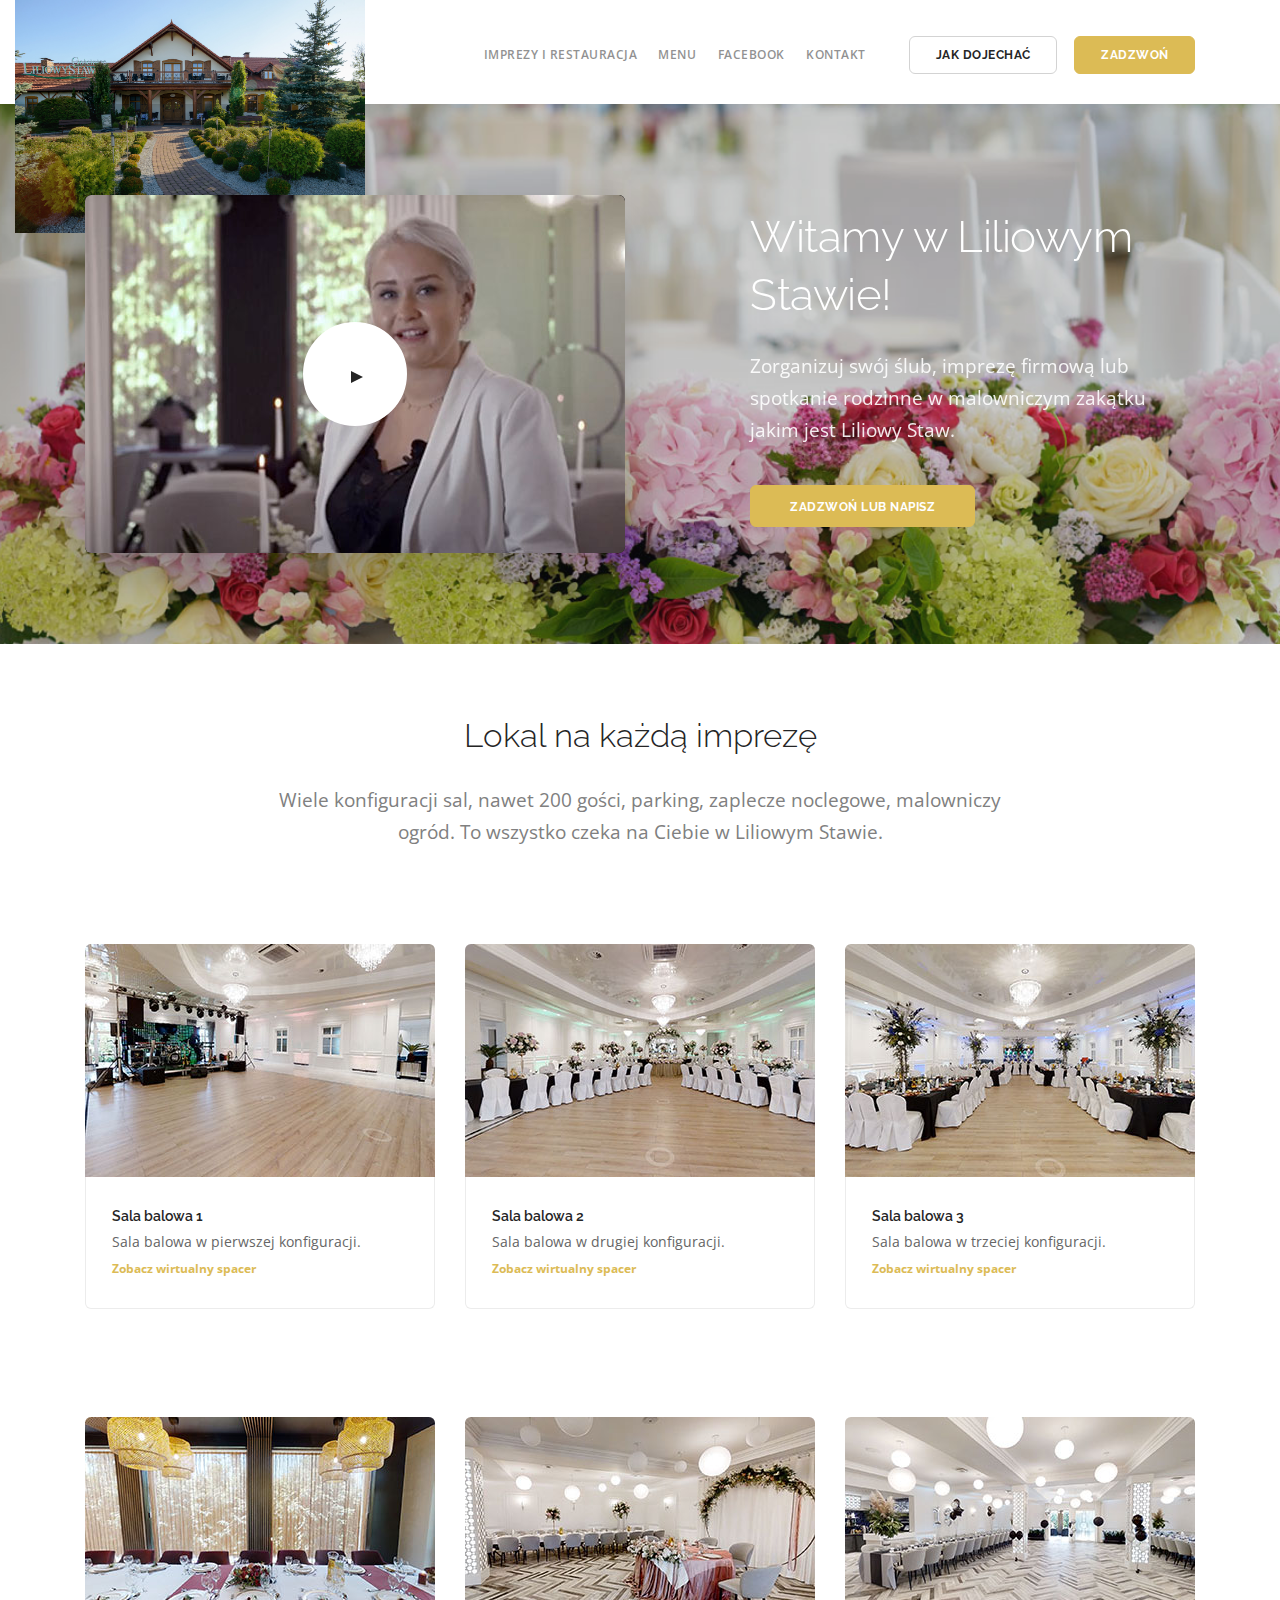
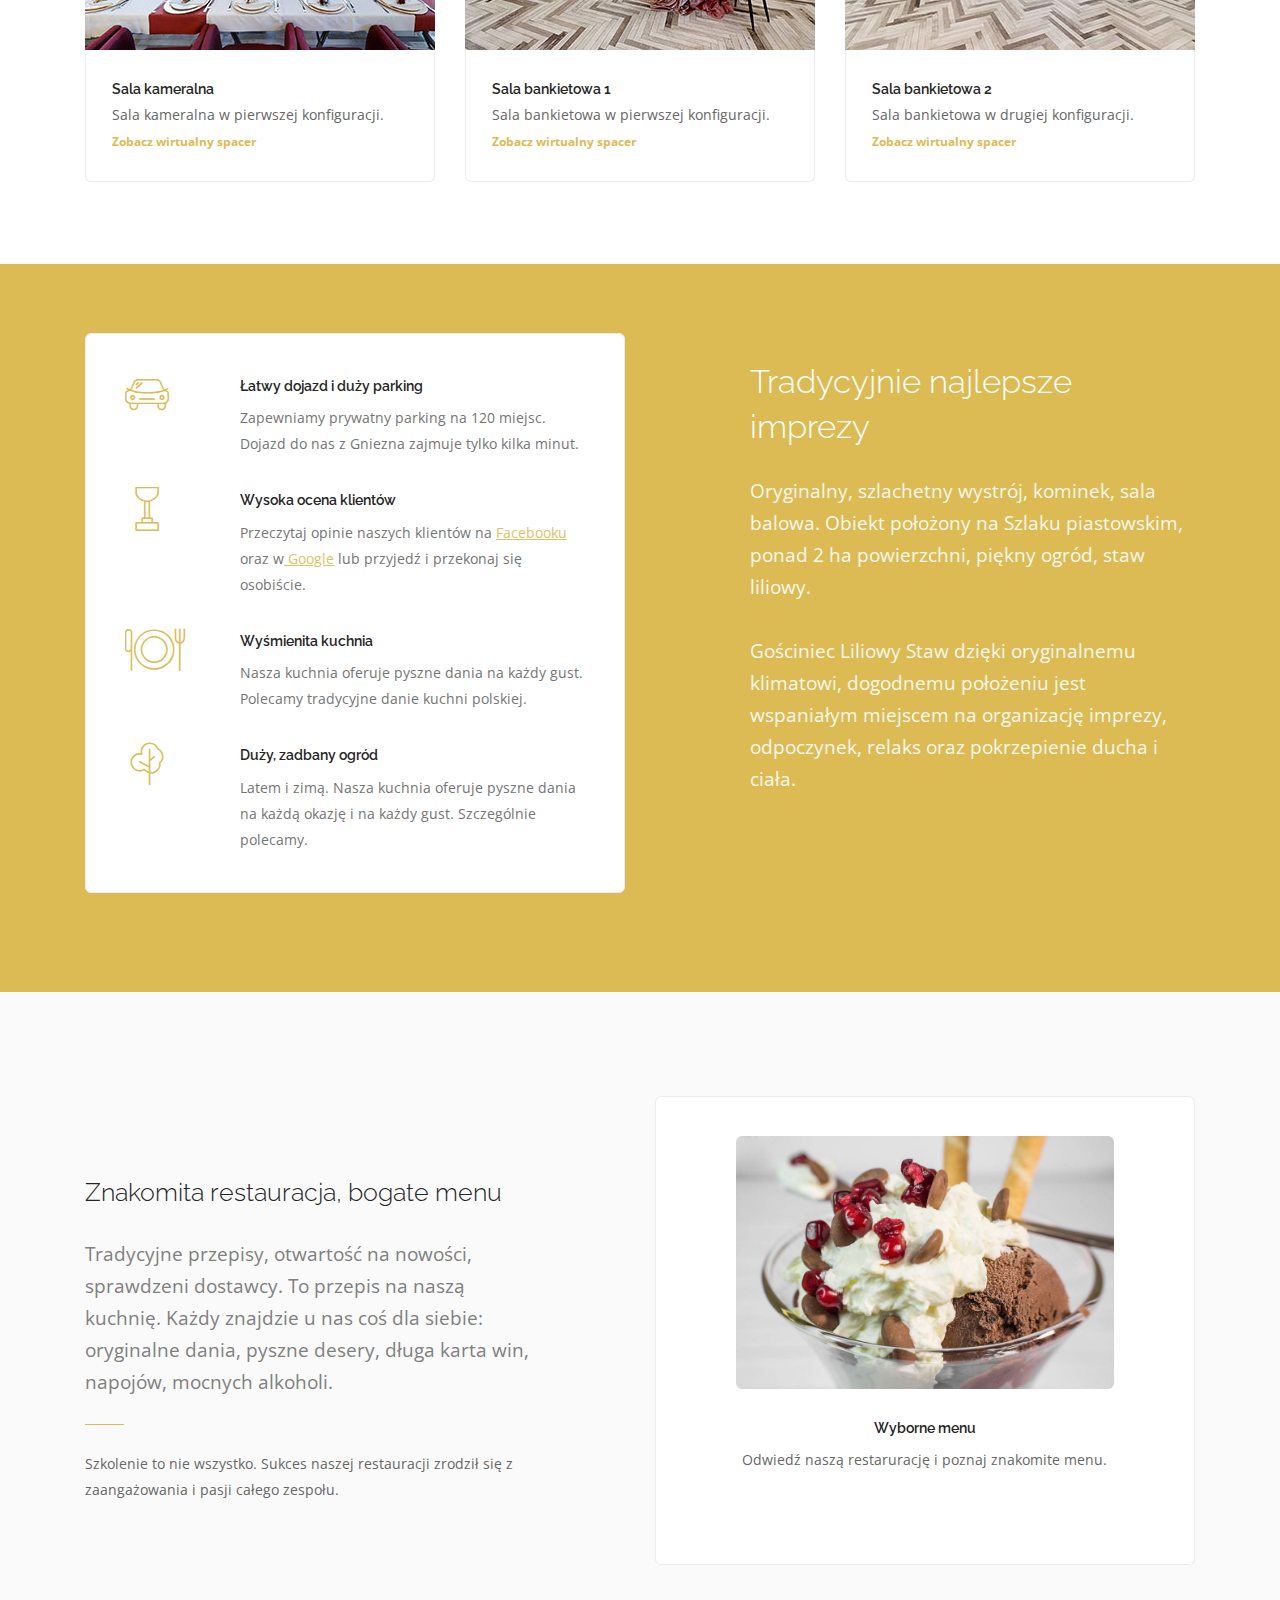
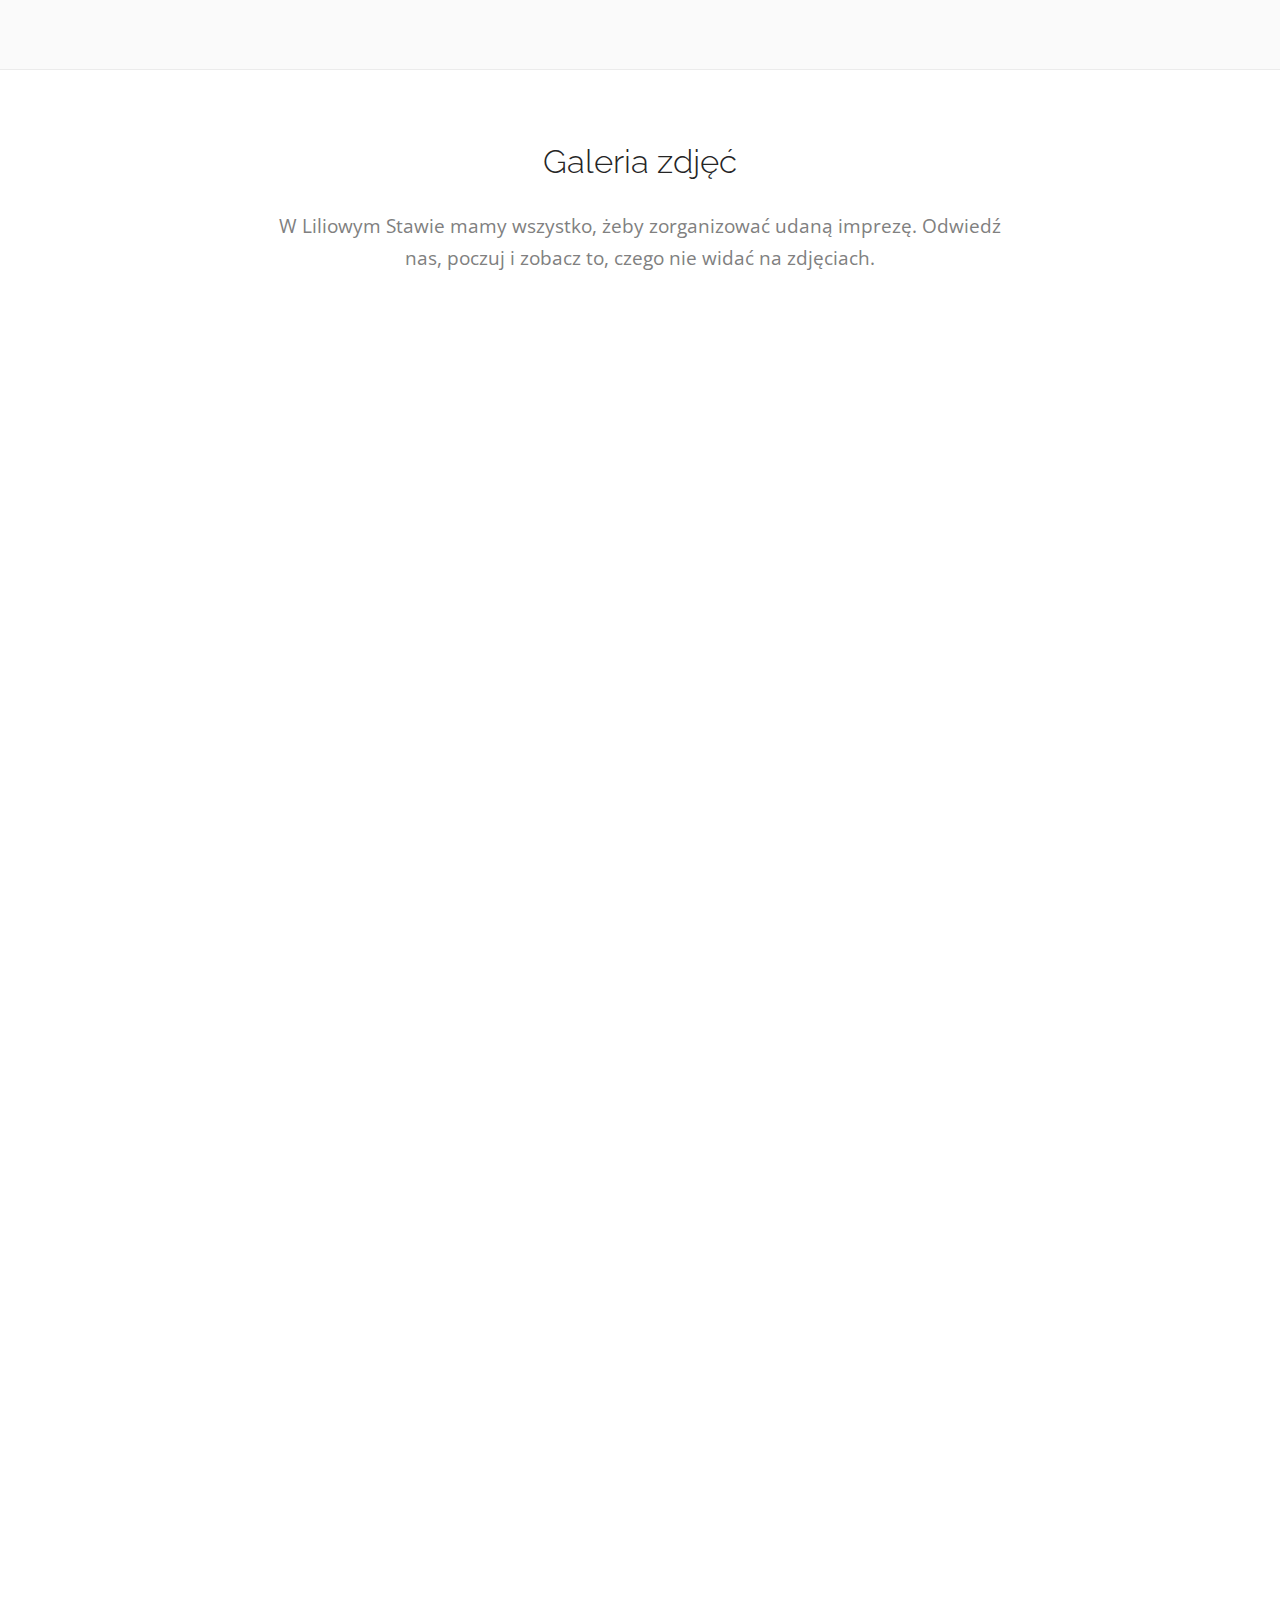
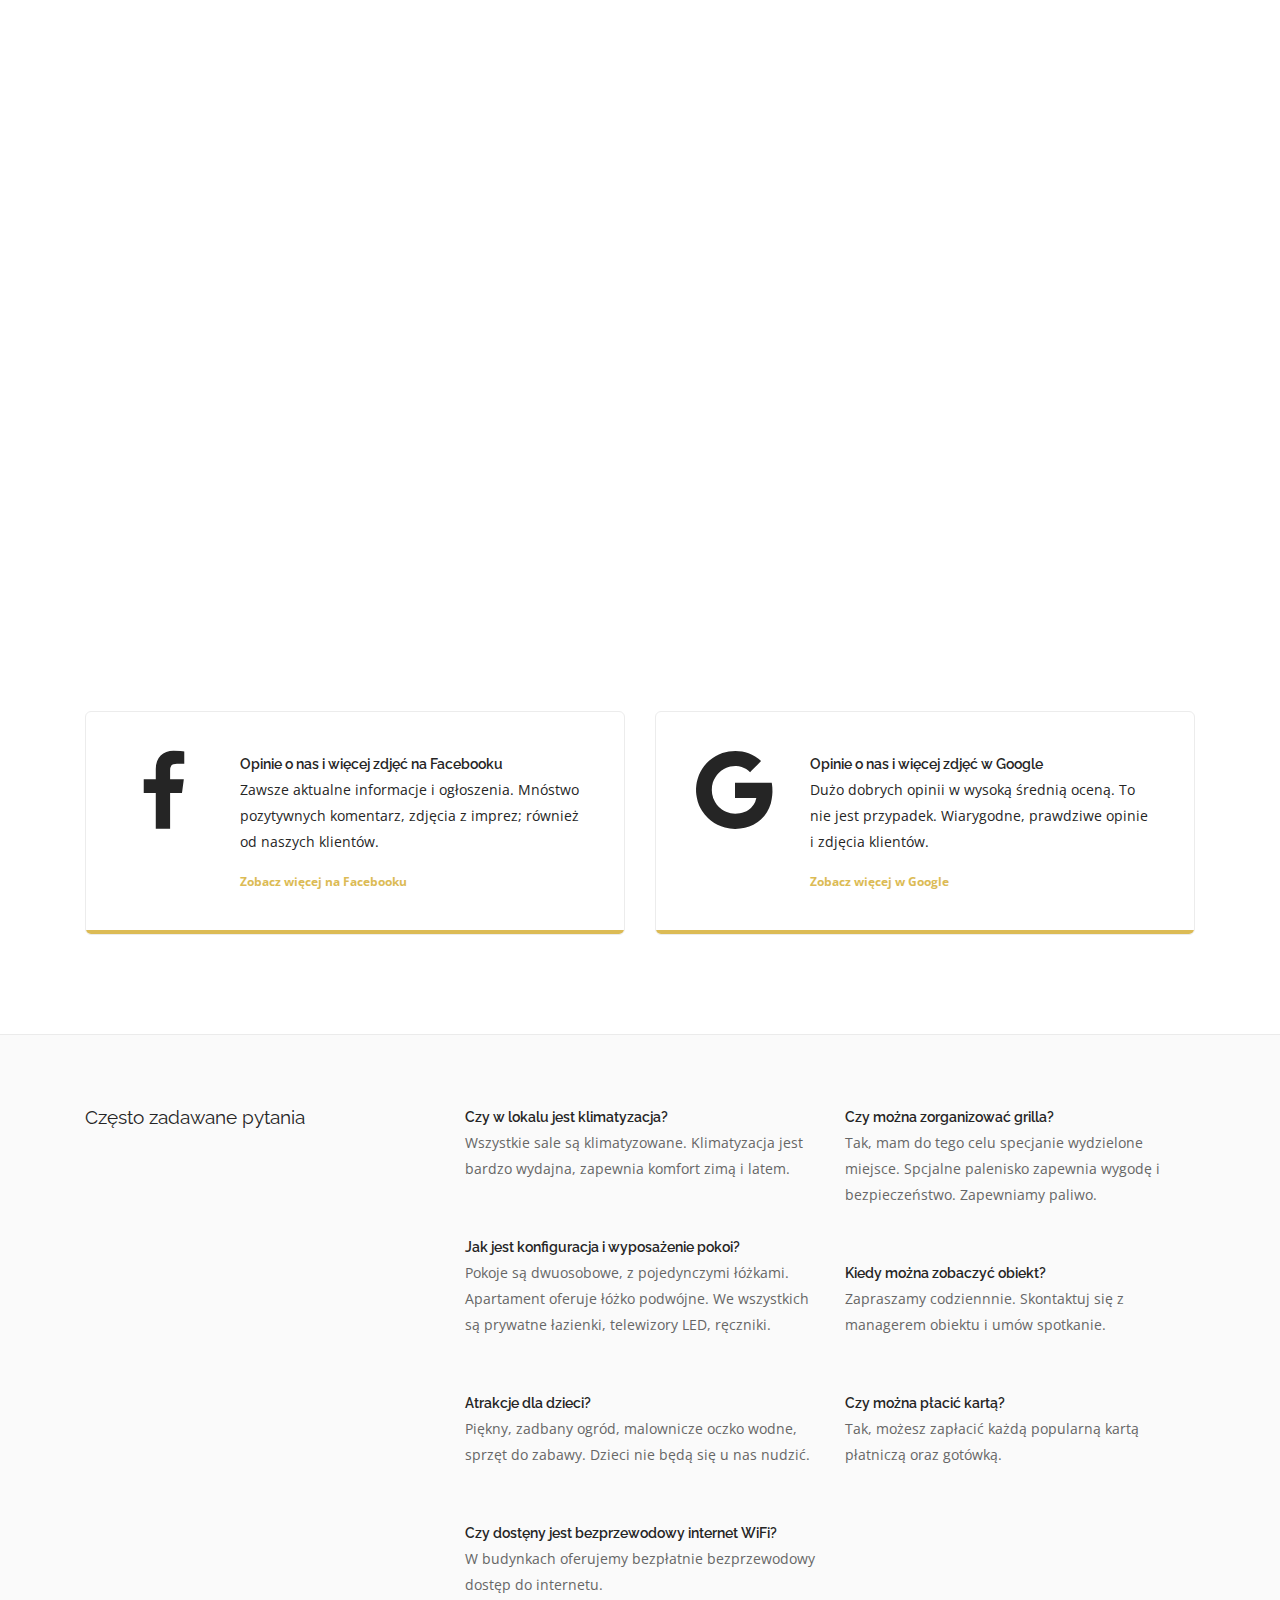
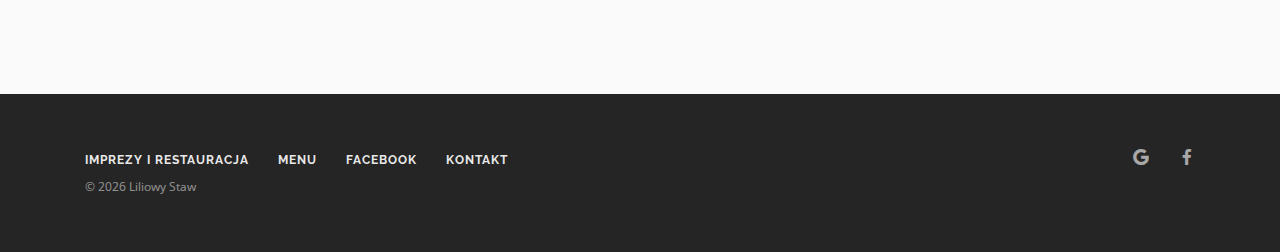
==== new/index.html @ efc4059b "Update index.html" ====
<!doctype html>
<html lang="en">

<head>
    <meta charset="utf-8">
    <title></title>
    <meta name="viewport" content="width=device-width, initial-scale=1.0">
    <link href="css/stack-interface.css" rel="stylesheet" type="text/css" media="all">
    <link href="css/socicon.css" rel="stylesheet" type="text/css" media="all" />
    <link href="css/iconsmind.css" rel="stylesheet" type="text/css" media="all" />
    <link href="css/bootstrap.css" rel="stylesheet" type="text/css" media="all" />
    <link href="css/lightbox.min.css" rel="stylesheet" type="text/css" media="all" />
    <link href="css/flickity.css" rel="stylesheet" type="text/css" media="all" />
    <link href="css/stack-interface.css" rel="stylesheet" type="text/css" media="all" />
    <link href="css/theme-yeller.css" rel="stylesheet" type="text/css" media="all" />
    <link href="css/custom.css" rel="stylesheet" type="text/css" media="all" />
    <link href="https://fonts.googleapis.com/css?family=Open+Sans:200,300,400,400i,500,600,700" rel="stylesheet">
    <link href="https://fonts.googleapis.com/css?family=Raleway:300,400,500" rel="stylesheet" type="text/css">
    <link href="css/font-raleway.css" rel="stylesheet" type="text/css">

</head>

<body data-smooth-scroll-offset="77">
    <div class="nav-container">
        <div class="via-1647183780381" via="via-1647183780381" vio="ls03">
            <div class="bar bar--sm visible-xs">
                <div class="container">
                    <div class="row">
                        <div class="col-3 col-md-2">
                            <a href="index.html"> <img class="logo logo-dark" alt="logo"
                                    src="img/liliowy-staw-logo.gif"> <img class="logo logo-light" alt="logo"
                                    src="img/liliowy-staw-logo.gif"> </a>
                        </div>
                        <div class="col-9 col-md-10 text-right">
                            <a href="#" class="hamburger-toggle" data-toggle-class="#menu1;hidden-xs hidden-sm"> <i
                                    class="icon icon--sm stack-interface stack-menu"></i> </a>
                        </div>
                    </div>
                </div>
            </div>
            <nav id="menu1" class="bar bar-1 hidden-xs">
                <div class="container">
                    <div class="row">
                        <div class="col-lg-1 col-md-2 hidden-xs">
                            <div class="bar__module">
                                <a href="index.html"> <img class="logo logo-dark" alt="logo"
                                        src="img/liliowy-staw-logo.gif">
                                    <img class="logo logo-light" alt="logo" src="img/liliowy-staw-logo.gif"> </a>
                            </div>
                        </div>
                        <div class="col-lg-11 col-md-12 text-right text-left-xs text-left-sm extra-top">
                            <div class="bar__module">
                                <ul class="menu-horizontal text-left">
                                    <li> <a href="index.html">Imprezy i Restauracja</a> </li>
                                    <li> <a href="menu.html">Menu</a> </li>
                                    <li> <a href="https://www.facebook.com/GosciniecLiliowyStaw/"
                                            target="_blank">Facebook</a> </li>
                                    <li> <a href="kontakt.html">Kontakt</a> </li>
                                </ul>
                            </div>
                            <div class="bar__module">
                                <a class="btn btn--sm type--uppercase"
                                    href="https://www.google.pl/maps/dir//Go%C5%9Bciniec+Liliowy+Staw,+Vitkovo,+Ma%C5%82achowo+60,+62-230+Ma%C5%82achowo/@52.4532757,17.733678,15z/data=!4m9!4m8!1m0!1m5!1m1!1s0x4704be26314e53d3:0x38a5dc8cd60cbdae!2m2!1d17.733678!2d52.4532757!3e0"
                                    target="_blank">
                                    <span class="btn__text">Jak dojechać</span> </a>
                                <a class="btn btn--sm btn--primary type--uppercase" href="kontakt.html"> <span
                                        class="btn__text">
                                        Zadzwoń</span> </a>
                            </div>
                        </div>
                    </div>
                </div>
            </nav>
        </div>
    </div>
    <div class="main-container">
        <section class="cover imagebg switchable parallax height-60" data-overlay="2">
            <div class="background-image-holder"> <img alt="background" src="img/1800720618.jpg"> </div>
            <div class="container pos-vertical-center">
                <div class="row justify-content-between align-items-center">
                    <div class="col-lg-5 col-md-7">
                        <div class="switchable__text">
                            <h1> Witamy w Liliowym Stawie! </h1>
                            <p class="lead"> Zorganizuj swój ślub, imprezę firmową lub spotkanie rodzinne w malowniczym
                                zakątku jakim jest Liliowy Staw. </p>
                            <a class="btn btn--primary type--uppercase" href="kontakt.html"> <span class="btn__text">
                                    Zadzwoń lub napisz
                                </span> </a>
                        </div>
                    </div>
                    <div class="col-lg-6 col-md-4 col-12">
                        <div class="video-cover border--round box-shadow-wide">
                            <div class="background-image-holder"> <img alt="image" src="img/portret.jpg"> </div>
                            <div class="video-play-icon"></div> <iframe
                                data-src="https://www.youtube.com/embed/CTEnaSJf6i0"
                                allowfullscreen="allowfullscreen"></iframe>
                        </div>
                    </div>
                </div>
            </div>
        </section>
        <section class="text-center space--sm">
            <div class="container">
                <div class="row">
                    <div class="col-md-10 col-lg-8">
                        <h2>Lokal na każdą imprezę</h2>
                        <p class="lead">Wiele konfiguracji sal, nawet 200 gości, parking, zaplecze noclegowe, malowniczy
                            ogród. To wszystko czeka na Ciebie w Liliowym Stawie.</p>
                    </div>
                </div>
            </div>
        </section>
        <section class="space--xxs">
            <div class="container">
                <div class="row">
                    <div class="col-md-4">
                        <div class="feature feature-1"> <img alt="Image" src="img/01-vr.jpg">
                            <div class="feature__body boxed boxed--border">
                                <h5>Sala balowa 1</h5>
                                <p> Sala balowa w pierwszej konfiguracji. </p> <a
                                    href="https://my.matterport.com/show/?m=p3g2b9cjatZ" target="_blank">Zobacz
                                    wirtualny spacer</a>
                            </div>
                        </div>
                    </div>
                    <div class="col-md-4">
                        <div class="feature feature-1"> <img alt="Image" src="img/02-vr.jpg">
                            <div class="feature__body boxed boxed--border">
                                <h5>Sala balowa 2</h5>
                                <p> Sala balowa w drugiej konfiguracji. </p> <a
                                    href="https://my.matterport.com/show/?m=A22WJcrzkqX" target="_blank">
                                    Zobacz wirtualny spacer
                                </a>
                            </div>
                        </div>
                    </div>
                    <div class="col-md-4">
                        <div class="feature feature-1"> <img alt="Image" src="img/03-vr.jpg">
                            <div class="feature__body boxed boxed--border">
                                <h5>Sala balowa 3</h5>
                                <p> Sala balowa w trzeciej konfiguracji. </p> <a
                                    href="https://my.matterport.com/show/?m=koB5tL7aiFG" target="_blank">
                                    Zobacz wirtualny spacer
                                </a>
                            </div>
                        </div>
                    </div>
                </div>
            </div>
        </section>
        <section class="space--xs">
            <div class="container">
                <div class="row">
                    <div class="col-md-4">
                        <div class="feature feature-1"> <img alt="Image" src="img/04-vr.jpg">
                            <div class="feature__body boxed boxed--border">
                                <h5>Sala kameralna</h5>
                                <p> Sala kameralna w pierwszej konfiguracji. </p> <a
                                    href="https://my.matterport.com/show/?m=gFiaWxPJ2yF" target="_blank">
                                    Zobacz wirtualny spacer
                                </a>
                            </div>
                        </div>
                    </div>
                    <div class="col-md-4">
                        <div class="feature feature-1"> <img alt="Image" src="img/05-vr.jpg">
                            <div class="feature__body boxed boxed--border">
                                <h5>Sala bankietowa 1</h5>
                                <p> Sala bankietowa w pierwszej konfiguracji. </p> <a
                                    href="https://my.matterport.com/show/?m=7vCTuhxetA8" target="_blank">
                                    Zobacz wirtualny spacer
                                </a>
                            </div>
                        </div>
                    </div>
                    <div class="col-md-4">
                        <div class="feature feature-1"> <img alt="Image" src="img/06-vr.jpg">
                            <div class="feature__body boxed boxed--border">
                                <h5>Sala bankietowa 2</h5>
                                <p> Sala bankietowa w drugiej konfiguracji. </p> <a
                                    href="https://my.matterport.com/show/?m=qS6wmpLdouB" target="_blank">
                                    Zobacz wirtualny spacer
                                </a>
                            </div>
                        </div>
                    </div>
                </div>
            </div>
        </section>
        <section class="switchable feature-large space--sm bg--primary">
            <div class="container">
                <div class="row justify-content-between">
                    <div class="col-md-6 col-lg-5">
                        <div class="switchable__text">
                            <h2>Tradycyjnie najlepsze imprezy</h2>
                            <p class="lead"> Oryginalny, szlachetny wystrój, kominek, sala balowa. Obiekt położony na
                                Szlaku piastowskim, ponad 2 ha powierzchni, piękny ogród, staw liliowy.<br><br>Gościniec
                                Liliowy Staw dzięki oryginalnemu klimatowi, dogodnemu położeniu jest wspaniałym miejscem
                                na organizację imprezy, odpoczynek, relaks oraz pokrzepienie ducha i ciała. </p>
                        </div>
                    </div>
                    <div class="col-md-6">
                        <div class="boxed boxed--lg boxed--border">
                            <div class="feature feature-2"> <i class="icon color--primary icon-Car-3"></i>
                                <div class="feature__body">
                                    <h5>Łatwy dojazd i duży parking</h5>
                                    <p>Zapewniamy prywatny parking na 120 miejsc. Dojazd do nas z Gniezna zajmuje tylko
                                        kilka minut. </p>
                                </div>
                            </div>
                            <div class="feature feature-2"> <i class="icon color--primary icon-Trophy-2"></i>
                                <div class="feature__body">
                                    <h5>Wysoka ocena klientów</h5>
                                    <p> Przeczytaj opinie naszych klientów na <a
                                            href="https://www.facebook.com/pg/GosciniecLiliowyStaw/reviews/">Facebooku</a>
                                        oraz w<a
                                            href="https://www.google.com/maps/place/Go%C5%9Bciniec+Liliowy+Staw/@52.4532757,17.7314893,17z/data=!3m1!4b1!4m7!3m6!1s0x0:0x38a5dc8cd60cbdae!8m2!3d52.4532757!4d17.733678!9m1!1b1?hl=pl-PL">
                                            Google</a> lub przyjedź i przekonaj się osobiście. </p>
                                </div>
                            </div>
                            <div class="feature feature-2"> <i class="icon color--primary icon-Plates"></i>
                                <div class="feature__body">
                                    <h5>Wyśmienita kuchnia</h5>
                                    <p> Nasza kuchnia oferuje pyszne dania na każdy gust. Polecamy tradycyjne danie
                                        kuchni polskiej. </p>
                                </div>
                            </div>
                            <div class="feature feature-2"> <i class="icon color--primary icon-Tree-2"></i>
                                <div class="feature__body">
                                    <h5>Duży, zadbany ogród</h5>
                                    <p>Latem i zimą. Nasza kuchnia oferuje pyszne dania na każdą okazję i na każdy gust.
                                        Szczególnie polecamy.</p>
                                </div>
                            </div>
                        </div>
                    </div>
                </div>
            </div>
        </section>
        <section class="feature-large-14 switchable bg--secondary">
            <div class="container">
                <div class="row justify-content-between">
                    <div class="col-md-6">
                        <div class="boxed boxed--border boxed--lg">
                            <div class="row justify-content-center">
                                <div class="col-md-10">
                                    <div class="slider text-center" data-paging="true">
                                        <ul class="slides">
                                            <li> <img alt="Image"
                                                    src="img/18359147_1271472066302726_373550540263648614_o.jpg">
                                                <h5>Wyborne menu</h5>
                                                <p> Odwiedź naszą restarurację i poznaj znakomite menu. </p>
                                            </li>
                                        </ul>
                                    </div>
                                </div>
                            </div>
                        </div>
                    </div>
                    <div class="col-md-6 col-lg-5">
                        <div class="switchable__text">
                            <h3>Znakomita restauracja, bogate menu</h3>
                            <p class="lead"> Tradycyjne przepisy, otwartość na nowości, sprawdzeni dostawcy. To przepis
                                na naszą kuchnię.&nbsp;Każdy znajdzie u nas coś dla siebie: oryginalne dania, pyszne
                                desery, długa karta win, napojów, mocnych alkoholi.</p>
                            <hr class="short">
                            <p> Szkolenie to nie wszystko. Sukces naszej restauracji zrodził się z zaangażowania i pasji
                                całego zespołu. </p>
                        </div>
                    </div>
                </div>
            </div>
        </section>
        <section class="text-center space--sm">
            <div class="container">
                <div class="row">
                    <div class="col-md-10 col-lg-8">
                        <h2>Galeria zdjęć</h2>
                        <p class="lead"> W Liliowym Stawie mamy wszystko, żeby zorganizować udaną imprezę. Odwiedź nas,
                            poczuj i zobacz to, czego nie widać na zdjęciach. </p>
                    </div>
                </div>
            </div>
        </section>
        <section class="space--xxs">
            <div class="container">
                <div class="masonry">
                    <div class="masonry__container row masonry--active">
                        <div class="masonry__item col-lg-4 col-6 filter-people" data-masonry-filter="People">
                            <a href="img/2100060006.jpg" data-lightbox="Gallery 1"> <img alt="Image"
                                    src="img/2100060006.jpg">
                            </a>
                        </div>
                        <div class="masonry__item col-lg-4 col-6 filter-people" data-masonry-filter="People">
                            <a href="img/2100060050.jpg" data-lightbox="Gallery 1"> <img alt="Image"
                                    src="img/2100060050.jpg">
                            </a>
                        </div>
                        <div class="masonry__item col-lg-4 col-6 filter-people" data-masonry-filter="People">
                            <a href="img/2100060065.jpg" data-lightbox="Gallery 1"> <img alt="Image"
                                    src="img/2100060065.jpg">
                            </a>
                        </div>
                        <div class="masonry__item col-lg-4 col-6 filter-people" data-masonry-filter="People">
                            <a href="img/2100060078.jpg" data-lightbox="Gallery 1"> <img alt="Image"
                                    src="img/2100060078.jpg">
                            </a>
                        </div>
                        <div class="masonry__item col-lg-4 col-6 filter-people" data-masonry-filter="People">
                            <a href="img/2100060170.jpg" data-lightbox="Gallery 1"> <img alt="Image"
                                    src="img/2100060170.jpg">
                            </a>
                        </div>
                        <div class="masonry__item col-lg-4 col-6 filter-people" data-masonry-filter="People">
                            <a href="img/2100060190.jpg" data-lightbox="Gallery 1"> <img alt="Image"
                                    src="img/2100060190.jpg">
                            </a>
                        </div>
                        <div class="masonry__item col-lg-4 col-6 filter-people" data-masonry-filter="People">
                            <a href="img/2100060204.jpg" data-lightbox="Gallery 1"> <img alt="Image"
                                    src="img/2100060204.jpg">
                            </a>
                        </div>
                        <div class="masonry__item col-lg-4 col-6 filter-people" data-masonry-filter="People">
                            <a href="img/2100060235.jpg" data-lightbox="Gallery 1"> <img alt="Image"
                                    src="img/2100060235.jpg">
                            </a>
                        </div>
                        <div class="masonry__item col-lg-4 col-6 filter-people" data-masonry-filter="People">
                            <a href="img/2100060275.jpg" data-lightbox="Gallery 1"> <img alt="Image"
                                    src="img/2100060275.jpg">
                            </a>
                        </div>
                        <div class="masonry__item col-lg-4 col-6 filter-people" data-masonry-filter="People">
                            <a href="img/2100060276.jpg" data-lightbox="Gallery 1"> <img alt="Image"
                                    src="img/2100060276.jpg">
                            </a>
                        </div>
                        <div class="masonry__item col-lg-4 col-6 filter-people" data-masonry-filter="People">
                            <a href="img/2100060348.jpg" data-lightbox="Gallery 1"> <img alt="Image"
                                    src="img/2100060348.jpg">
                            </a>
                        </div>
                        <div class="masonry__item col-lg-4 col-6 filter-people" data-masonry-filter="People">
                            <a href="img/2100060352.jpg" data-lightbox="Gallery 1"> <img alt="Image"
                                    src="img/2100060352.jpg">
                            </a>
                        </div>
                        <div class="masonry__item col-lg-4 col-6 filter-people" data-masonry-filter="People">
                            <a href="img/2100060442.jpg" data-lightbox="Gallery 1"> <img alt="Image"
                                    src="img/2100060442.jpg">
                            </a>
                        </div>
                        <div class="masonry__item col-lg-4 col-6 filter-people" data-masonry-filter="People">
                            <a href="img/2100060466.jpg" data-lightbox="Gallery 1"> <img alt="Image"
                                    src="img/2100060466.jpg">
                            </a>
                        </div>
                        <div class="masonry__item col-lg-4 col-6 filter-people" data-masonry-filter="People">
                            <a href="img/2100060502.jpg" data-lightbox="Gallery 1"> <img alt="Image"
                                    src="img/2100060502.jpg">
                            </a>
                        </div>
                        <div class="masonry__item col-lg-4 col-6 filter-people" data-masonry-filter="People">
                            <a href="img/2100060512.jpg" data-lightbox="Gallery 1"> <img alt="Image"
                                    src="img/2100060512.jpg">
                            </a>
                        </div>
                        <div class="masonry__item col-lg-4 col-6 filter-people" data-masonry-filter="People">
                            <a href="img/2100060564.jpg" data-lightbox="Gallery 1"> <img alt="Image"
                                    src="img/2100060564.jpg">
                            </a>
                        </div>
                        <div class="masonry__item col-lg-4 col-6 filter-people" data-masonry-filter="People">
                            <a href="img/2100060574.jpg" data-lightbox="Gallery 1"> <img alt="Image"
                                    src="img/2100060574.jpg">
                            </a>
                        </div>
                        <div class="masonry__item col-lg-4 col-6 filter-people" data-masonry-filter="People">
                            <a href="img/2100060583.jpg" data-lightbox="Gallery 1"> <img alt="Image"
                                    src="img/2100060583.jpg">
                            </a>
                        </div>
                        <div class="masonry__item col-lg-4 col-6 filter-people" data-masonry-filter="People">
                            <a href="img/2100060598.jpg" data-lightbox="Gallery 1"> <img alt="Image"
                                    src="img/2100060598.jpg">
                            </a>
                        </div>
                        <div class="masonry__item col-lg-4 col-6 filter-people" data-masonry-filter="People">
                            <a href="img/2100060614.jpg" data-lightbox="Gallery 1"> <img alt="Image"
                                    src="img/2100060614.jpg">
                            </a>
                        </div>
                    </div>
                </div>
            </div>
        </section>
        <section class="space--sm">
            <div class="container">
                <div class="row">
                    <div class="col-md-6">
                        <div class="feature feature-5 boxed boxed--lg boxed--border feature--featured"> <i
                                class="icon socicon-facebook icon--lg"></i>
                            <div class="feature__body">
                                <h5>Opinie o nas i więcej zdjęć na Facebooku</h5>
                                <p>Zawsze aktualne informacje i ogłoszenia. Mnóstwo pozytywnych komentarz, zdjęcia z
                                    imprez; również od naszych klientów. </p> <a
                                    href="https://www.facebook.com/GosciniecLiliowyStaw/" target="_blank">Zobacz więcej
                                    na Facebooku</a>
                            </div>
                        </div>
                    </div>
                    <div class="col-md-6">
                        <div class="feature feature--featured feature-5 boxed boxed--lg boxed--border"> <i
                                class="icon socicon-google icon--lg"></i>
                            <div class="feature__body">
                                <h5>Opinie o nas i więcej zdjęć w Google</h5>
                                <p>Dużo dobrych opinii w wysoką średnią oceną. To nie jest przypadek. Wiarygodne,
                                    prawdziwe opinie i zdjęcia klientów. </p> <a href="https://goo.gl/maps/UhapXkKuws52"
                                    target="_blank">Zobacz więcej w Google</a>
                            </div>
                        </div>
                    </div>
                </div>
            </div>
        </section>
        <section class="bg--secondary space--sm">
            <div class="container">
                <div class="row">
                    <div class="col-lg-4">
                        <div class="text-block">
                            <h4>Często zadawane pytania</h4>
                        </div>
                    </div>
                    <div class="col-lg-4">
                        <div class="text-block">
                            <h5>Czy w lokalu jest klimatyzacja?</h5>
                            <p>Wszystkie sale są klimatyzowane. Klimatyzacja jest bardzo wydajna, zapewnia komfort zimą
                                i latem.</p>
                        </div>
                        <div class="text-block">
                            <h5>Jak jest konfiguracja i wyposażenie pokoi?</h5>
                            <p> Pokoje są dwuosobowe, z pojedynczymi łóżkami. Apartament oferuje łóżko podwójne. We
                                wszystkich są prywatne łazienki, telewizory LED, ręczniki. </p>
                        </div>
                        <div class="text-block">
                            <h5>Atrakcje dla dzieci?</h5>
                            <p>Piękny, zadbany ogród, malownicze oczko wodne, sprzęt do zabawy. Dzieci nie będą się u
                                nas nudzić.</p>
                        </div>
                        <div class="text-block">
                            <h5>Czy dostęny jest bezprzewodowy internet WiFi?</h5>
                            <p>W budynkach oferujemy bezpłatnie bezprzewodowy dostęp do internetu.</p>
                        </div>
                    </div>
                    <div class="col-lg-4">
                        <div class="text-block">
                            <h5>Czy można zorganizować grilla?</h5>
                            <p> Tak, mam do tego celu specjanie wydzielone miejsce. Spcjalne palenisko zapewnia wygodę i
                                bezpieczeństwo. Zapewniamy paliwo. </p>
                        </div>
                        <div class="text-block">
                            <h5>Kiedy można zobaczyć obiekt?</h5>
                            <p>Zapraszamy codziennnie. Skontaktuj się z managerem obiektu i umów spotkanie. </p>
                        </div>
                        <div class="text-block">
                            <h5>Czy można płacić kartą?</h5>
                            <p>Tak, możesz zapłacić każdą popularną kartą płatniczą oraz gotówką. </p>
                        </div>
                    </div>
                </div>
            </div>
        </section>
        <footer class="text-center-xs space--xs bg--dark">
            <div class="container">
                <div class="row">
                    <div class="col-sm-7">
                        <ul class="list-inline">
                            <li> <a href="index.html"><span class="h6 type--uppercase">
                                        <p>Imprezy i restauracja</p>
                                    </span></a> </li>
                            <li> <a href="menu.html"><span class="h6 type--uppercase">
                                        <p>Menu</p>
                                    </span></a> </li>
                            <li> <a href="https://www.facebook.com/GosciniecLiliowyStaw/" target="_blank"><span
                                        class="h6 type--uppercase">
                                        <p>Facebook</p>
                                    </span></a> </li>
                            <li> <a href="kontakt.html"><span class="h6 type--uppercase">
                                        <p>Kontakt</p>
                                    </span></a> </li>
                        </ul>
                    </div>
                    <div class="col-sm-5 text-right text-center-xs">
                        <ul class="social-list list-inline list--hover">
                            <li><a href="https://www.google.pl/maps/dir//Go%C5%9Bciniec+Liliowy+Staw,+Vitkovo,+Ma%C5%82achowo+60,+62-230+Ma%C5%82achowo/@52.4532757,17.733678,15z/data=!4m9!4m8!1m0!1m5!1m1!1s0x4704be26314e53d3:0x38a5dc8cd60cbdae!2m2!1d17.733678!2d52.4532757!3e0"
                                    target="_blank"><i class="socicon socicon-google icon icon--xs"></i></a>
                            </li>
                            <li><a href="https://www.facebook.com/GosciniecLiliowyStaw/" target="_blank"><i
                                        class="socicon socicon-facebook icon icon--xs"></i></a>
                            </li>
                        </ul>
                    </div>
                </div>
                <div class="row">
                    <div class="col-sm-7"> <span class="type--fine-print">© <span class="update-year">2022</span>
                            Liliowy Staw</span>
                    </div>
                </div>
            </div>
        </footer>
    </div>
    <script src="js/jquery-3.1.1.min.js"></script>
    <script src="js/flickity.min.js"></script>
    <script src="js/parallax.js"></script>
    <script src="js/isotope.min.js"></script>
    <script src="js/lightbox.min.js"></script>
    <script src="js/smooth-scroll.min.js"></script>
    <script src="js/scripts.js"></script>

</body>

</html>
---- new/css/stack-interface.css ----
@font-face {
  font-family: 'stack-interface';
  src: url('../fonts/stack-interface.eot?33839631');
  src: url('../fonts/stack-interface.eot?33839631#iefix') format('embedded-opentype'),
       url('../fonts/stack-interface.woff2?33839631') format('woff2'),
       url('../fonts/stack-interface.woff?33839631') format('woff'),
       url('../fonts/stack-interface.ttf?33839631') format('truetype'),
       url('../fonts/stack-interface.svg?33839631#stack-interface') format('svg');
  font-weight: normal;
  font-style: normal;
}
/* Chrome hack: SVG is rendered more smooth in Windozze. 100% magic, uncomment if you need it. */
/* Note, that will break hinting! In other OS-es font will be not as sharp as it could be */
/*
@media screen and (-webkit-min-device-pixel-ratio:0) {
  @font-face {
    font-family: 'stack-interface';
    src: url('../font/stack-interface.svg?34857618#stack-interface') format('svg');
  }
}
*/
 
 [class^="stack-"]:before, [class*=" stack-"]:before {
  font-family: "stack-interface";
  font-style: normal;
  font-weight: normal;
  speak: none;
 
  display: inline-block;
  text-decoration: inherit;
  width: 1em;
  margin-right: .2em;
  text-align: center;
  /* opacity: .8; */
 
  /* For safety - reset parent styles, that can break glyph codes*/
  font-variant: normal;
  text-transform: none;
 
  /* fix buttons height, for twitter bootstrap */
  line-height: 1em;
 
  /* Animation center compensation - margins should be symmetric */
  /* remove if not needed */
  margin-left: .2em;
 
  /* you can be more comfortable with increased icons size */
  /* font-size: 120%; */
 
  /* Font smoothing. That was taken from TWBS */
  -webkit-font-smoothing: antialiased;
  -moz-osx-font-smoothing: grayscale;
 
  /* Uncomment for 3D effect */
  /* text-shadow: 1px 1px 1px rgba(127, 127, 127, 0.3); */
}
 
.stack-down-open-big:before { content: '\e800'; } /* '' */
.stack-left-open-big:before { content: '\e801'; } /* '' */
.stack-right-open-big:before { content: '\e802'; } /* '' */
.stack-up-open-big:before { content: '\e803'; } /* '' */
.stack-basket:before { content: '\e804'; } /* '' */
.stack-search:before { content: '\e805'; } /* '' */
.stack-down-dir:before { content: '\e806'; } /* '' */
.stack-left-dir:before { content: '\e807'; } /* '' */
.stack-right-dir:before { content: '\e808'; } /* '' */
.stack-up-dir:before { content: '\e809'; } /* '' */
.stack-down-open:before { content: '\e80a'; } /* '' */
.stack-left-open:before { content: '\e80b'; } /* '' */
.stack-right-open:before { content: '\e80c'; } /* '' */
.stack-up-open:before { content: '\e80d'; } /* '' */
.stack-menu:before { content: '\e80e'; } /* '' */
.stack-users:before { content: '\e80f'; } /* '' */
.stack-publish:before { content: '\e810'; } /* '' */
.stack-trash:before { content: '\e811'; } /* '' */
.stack-bell:before { content: '\e812'; } /* '' */
.stack-cog:before { content: '\e813'; } /* '' */
.stack-plus-circled:before { content: '\e814'; } /* '' */
.stack-dot-3:before { content: '\e815'; } /* '' */
---- new/css/socicon.css ----
@font-face {
  font-family: 'Socicon';
  src:  url('../fonts/socicon.eot?a93r5t');
  src:  url('../fonts/socicon.eot?a93r5t#iefix') format('embedded-opentype'),
    url('../fonts/socicon.ttf?a93r5t') format('truetype'),
    url('../fonts/socicon.woff?a93r5t') format('woff'),
    url('../fonts/socicon.svg?a93r5t#Socicon') format('svg');
  font-weight: normal;
  font-style: normal;
}

[class^="socicon-"], [class*=" socicon-"] {
  /* use !important to prevent issues with browser extensions that change fonts */
  font-family: 'Socicon' !important;
  speak: none;
  font-style: normal;
  font-weight: normal;
  font-variant: normal;
  text-transform: none;
  line-height: 1;

  /* Better Font Rendering =========== */
  -webkit-font-smoothing: antialiased;
  -moz-osx-font-smoothing: grayscale;
}

.socicon-gamewisp:before {
  content: "\e905";
}
.socicon-bloglovin:before {
  content: "\e904";
}
.socicon-tunein:before {
  content: "\e903";
}
.socicon-gamejolt:before {
  content: "\e901";
}
.socicon-trello:before {
  content: "\e902";
}
.socicon-spreadshirt:before {
  content: "\e900";
}
.socicon-500px:before {
  content: "\e000";
}
.socicon-8tracks:before {
  content: "\e001";
}
.socicon-airbnb:before {
  content: "\e002";
}
.socicon-alliance:before {
  content: "\e003";
}
.socicon-amazon:before {
  content: "\e004";
}
.socicon-amplement:before {
  content: "\e005";
}
.socicon-android:before {
  content: "\e006";
}
.socicon-angellist:before {
  content: "\e007";
}
.socicon-apple:before {
  content: "\e008";
}
.socicon-appnet:before {
  content: "\e009";
}
.socicon-baidu:before {
  content: "\e00a";
}
.socicon-bandcamp:before {
  content: "\e00b";
}
.socicon-battlenet:before {
  content: "\e00c";
}
.socicon-beam:before {
  content: "\e00d";
}
.socicon-bebee:before {
  content: "\e00e";
}
.socicon-bebo:before {
  content: "\e00f";
}
.socicon-behance:before {
  content: "\e010";
}
.socicon-blizzard:before {
  content: "\e011";
}
.socicon-blogger:before {
  content: "\e012";
}
.socicon-buffer:before {
  content: "\e013";
}
.socicon-chrome:before {
  content: "\e014";
}
.socicon-coderwall:before {
  content: "\e015";
}
.socicon-curse:before {
  content: "\e016";
}
.socicon-dailymotion:before {
  content: "\e017";
}
.socicon-deezer:before {
  content: "\e018";
}
.socicon-delicious:before {
  content: "\e019";
}
.socicon-deviantart:before {
  content: "\e01a";
}
.socicon-diablo:before {
  content: "\e01b";
}
.socicon-digg:before {
  content: "\e01c";
}
.socicon-discord:before {
  content: "\e01d";
}
.socicon-disqus:before {
  content: "\e01e";
}
.socicon-douban:before {
  content: "\e01f";
}
.socicon-draugiem:before {
  content: "\e020";
}
.socicon-dribbble:before {
  content: "\e021";
}
.socicon-drupal:before {
  content: "\e022";
}
.socicon-ebay:before {
  content: "\e023";
}
.socicon-ello:before {
  content: "\e024";
}
.socicon-endomodo:before {
  content: "\e025";
}
.socicon-envato:before {
  content: "\e026";
}
.socicon-etsy:before {
  content: "\e027";
}
.socicon-facebook:before {
  content: "\e028";
}
.socicon-feedburner:before {
  content: "\e029";
}
.socicon-filmweb:before {
  content: "\e02a";
}
.socicon-firefox:before {
  content: "\e02b";
}
.socicon-flattr:before {
  content: "\e02c";
}
.socicon-flickr:before {
  content: "\e02d";
}
.socicon-formulr:before {
  content: "\e02e";
}
.socicon-forrst:before {
  content: "\e02f";
}
.socicon-foursquare:before {
  content: "\e030";
}
.socicon-friendfeed:before {
  content: "\e031";
}
.socicon-github:before {
  content: "\e032";
}
.socicon-goodreads:before {
  content: "\e033";
}
.socicon-google:before {
  content: "\e034";
}
.socicon-googlescholar:before {
  content: "\e035";
}
.socicon-googlegroups:before {
  content: "\e036";
}
.socicon-googlephotos:before {
  content: "\e037";
}
.socicon-googleplus:before {
  content: "\e038";
}
.socicon-grooveshark:before {
  content: "\e039";
}
.socicon-hackerrank:before {
  content: "\e03a";
}
.socicon-hearthstone:before {
  content: "\e03b";
}
.socicon-hellocoton:before {
  content: "\e03c";
}
.socicon-heroes:before {
  content: "\e03d";
}
.socicon-hitbox:before {
  content: "\e03e";
}
.socicon-horde:before {
  content: "\e03f";
}
.socicon-houzz:before {
  content: "\e040";
}
.socicon-icq:before {
  content: "\e041";
}
.socicon-identica:before {
  content: "\e042";
}
.socicon-imdb:before {
  content: "\e043";
}
.socicon-instagram:before {
  content: "\e044";
}
.socicon-issuu:before {
  content: "\e045";
}
.socicon-istock:before {
  content: "\e046";
}
.socicon-itunes:before {
  content: "\e047";
}
.socicon-keybase:before {
  content: "\e048";
}
.socicon-lanyrd:before {
  content: "\e049";
}
.socicon-lastfm:before {
  content: "\e04a";
}
.socicon-line:before {
  content: "\e04b";
}
.socicon-linkedin:before {
  content: "\e04c";
}
.socicon-livejournal:before {
  content: "\e04d";
}
.socicon-lyft:before {
  content: "\e04e";
}
.socicon-macos:before {
  content: "\e04f";
}
.socicon-mail:before {
  content: "\e050";
}
.socicon-medium:before {
  content: "\e051";
}
.socicon-meetup:before {
  content: "\e052";
}
.socicon-mixcloud:before {
  content: "\e053";
}
.socicon-modelmayhem:before {
  content: "\e054";
}
.socicon-mumble:before {
  content: "\e055";
}
.socicon-myspace:before {
  content: "\e056";
}
.socicon-newsvine:before {
  content: "\e057";
}
.socicon-nintendo:before {
  content: "\e058";
}
.socicon-npm:before {
  content: "\e059";
}
.socicon-odnoklassniki:before {
  content: "\e05a";
}
.socicon-openid:before {
  content: "\e05b";
}
.socicon-opera:before {
  content: "\e05c";
}
.socicon-outlook:before {
  content: "\e05d";
}
.socicon-overwatch:before {
  content: "\e05e";
}
.socicon-patreon:before {
  content: "\e05f";
}
.socicon-paypal:before {
  content: "\e060";
}
.socicon-periscope:before {
  content: "\e061";
}
.socicon-persona:before {
  content: "\e062";
}
.socicon-pinterest:before {
  content: "\e063";
}
.socicon-play:before {
  content: "\e064";
}
.socicon-player:before {
  content: "\e065";
}
.socicon-playstation:before {
  content: "\e066";
}
.socicon-pocket:before {
  content: "\e067";
}
.socicon-qq:before {
  content: "\e068";
}
.socicon-quora:before {
  content: "\e069";
}
.socicon-raidcall:before {
  content: "\e06a";
}
.socicon-ravelry:before {
  content: "\e06b";
}
.socicon-reddit:before {
  content: "\e06c";
}
.socicon-renren:before {
  content: "\e06d";
}
.socicon-researchgate:before {
  content: "\e06e";
}
.socicon-residentadvisor:before {
  content: "\e06f";
}
.socicon-reverbnation:before {
  content: "\e070";
}
.socicon-rss:before {
  content: "\e071";
}
.socicon-sharethis:before {
  content: "\e072";
}
.socicon-skype:before {
  content: "\e073";
}
.socicon-slideshare:before {
  content: "\e074";
}
.socicon-smugmug:before {
  content: "\e075";
}
.socicon-snapchat:before {
  content: "\e076";
}
.socicon-songkick:before {
  content: "\e077";
}
.socicon-soundcloud:before {
  content: "\e078";
}
.socicon-spotify:before {
  content: "\e079";
}
.socicon-stackexchange:before {
  content: "\e07a";
}
.socicon-stackoverflow:before {
  content: "\e07b";
}
.socicon-starcraft:before {
  content: "\e07c";
}
.socicon-stayfriends:before {
  content: "\e07d";
}
.socicon-steam:before {
  content: "\e07e";
}
.socicon-storehouse:before {
  content: "\e07f";
}
.socicon-strava:before {
  content: "\e080";
}
.socicon-streamjar:before {
  content: "\e081";
}
.socicon-stumbleupon:before {
  content: "\e082";
}
.socicon-swarm:before {
  content: "\e083";
}
.socicon-teamspeak:before {
  content: "\e084";
}
.socicon-teamviewer:before {
  content: "\e085";
}
.socicon-technorati:before {
  content: "\e086";
}
.socicon-telegram:before {
  content: "\e087";
}
.socicon-tripadvisor:before {
  content: "\e088";
}
.socicon-tripit:before {
  content: "\e089";
}
.socicon-triplej:before {
  content: "\e08a";
}
.socicon-tumblr:before {
  content: "\e08b";
}
.socicon-twitch:before {
  content: "\e08c";
}
.socicon-twitter:before {
  content: "\e08d";
}
.socicon-uber:before {
  content: "\e08e";
}
.socicon-ventrilo:before {
  content: "\e08f";
}
.socicon-viadeo:before {
  content: "\e090";
}
.socicon-viber:before {
  content: "\e091";
}
.socicon-viewbug:before {
  content: "\e092";
}
.socicon-vimeo:before {
  content: "\e093";
}
.socicon-vine:before {
  content: "\e094";
}
.socicon-vkontakte:before {
  content: "\e095";
}
.socicon-warcraft:before {
  content: "\e096";
}
.socicon-wechat:before {
  content: "\e097";
}
.socicon-weibo:before {
  content: "\e098";
}
.socicon-whatsapp:before {
  content: "\e099";
}
.socicon-wikipedia:before {
  content: "\e09a";
}
.socicon-windows:before {
  content: "\e09b";
}
.socicon-wordpress:before {
  content: "\e09c";
}
.socicon-wykop:before {
  content: "\e09d";
}
.socicon-xbox:before {
  content: "\e09e";
}
.socicon-xing:before {
  content: "\e09f";
}
.socicon-yahoo:before {
  content: "\e0a0";
}
.socicon-yammer:before {
  content: "\e0a1";
}
.socicon-yandex:before {
  content: "\e0a2";
}
.socicon-yelp:before {
  content: "\e0a3";
}
.socicon-younow:before {
  content: "\e0a4";
}
.socicon-youtube:before {
  content: "\e0a5";
}
.socicon-zapier:before {
  content: "\e0a6";
}
.socicon-zerply:before {
  content: "\e0a7";
}
.socicon-zomato:before {
  content: "\e0a8";
}
.socicon-zynga:before {
  content: "\e0a9";
}
---- new/css/iconsmind.css ----
@font-face {
	font-family: 'iconsmind';
	src:url('../fonts/iconsmind.eot?#iefix-rdmvgc') format('embedded-opentype');
	src:url('../fonts/iconsmind.woff') format('woff'),
		url('../fonts/iconsmind.ttf') format('truetype');
	font-weight: normal;
	font-style: normal;
}

[class^="icon-"], [class*=" icon-"] {
	font-family: 'iconsmind';
	speak: none;
	font-style: normal;
	font-weight: normal;
	font-variant: normal;
	text-transform: none;
	line-height: 1;
	/* Better Font Rendering =========== */
	-webkit-font-smoothing: antialiased;
	-moz-osx-font-smoothing: grayscale;
}

.icon-A-Z:before {
	content: "\e600";
}
.icon-Aa:before {
	content: "\e601";
}
.icon-Add-Bag:before {
	content: "\e602";
}
.icon-Add-Basket:before {
	content: "\e603";
}
.icon-Add-Cart:before {
	content: "\e604";
}
.icon-Add-File:before {
	content: "\e605";
}
.icon-Add-SpaceAfterParagraph:before {
	content: "\e606";
}
.icon-Add-SpaceBeforeParagraph:before {
	content: "\e607";
}
.icon-Add-User:before {
	content: "\e608";
}
.icon-Add-UserStar:before {
	content: "\e609";
}
.icon-Add-Window:before {
	content: "\e60a";
}
.icon-Add:before {
	content: "\e60b";
}
.icon-Address-Book:before {
	content: "\e60c";
}
.icon-Address-Book2:before {
	content: "\e60d";
}
.icon-Administrator:before {
	content: "\e60e";
}
.icon-Aerobics-2:before {
	content: "\e60f";
}
.icon-Aerobics-3:before {
	content: "\e610";
}
.icon-Aerobics:before {
	content: "\e611";
}
.icon-Affiliate:before {
	content: "\e612";
}
.icon-Aim:before {
	content: "\e613";
}
.icon-Air-Balloon:before {
	content: "\e614";
}
.icon-Airbrush:before {
	content: "\e615";
}
.icon-Airship:before {
	content: "\e616";
}
.icon-Alarm-Clock:before {
	content: "\e617";
}
.icon-Alarm-Clock2:before {
	content: "\e618";
}
.icon-Alarm:before {
	content: "\e619";
}
.icon-Alien-2:before {
	content: "\e61a";
}
.icon-Alien:before {
	content: "\e61b";
}
.icon-Aligator:before {
	content: "\e61c";
}
.icon-Align-Center:before {
	content: "\e61d";
}
.icon-Align-JustifyAll:before {
	content: "\e61e";
}
.icon-Align-JustifyCenter:before {
	content: "\e61f";
}
.icon-Align-JustifyLeft:before {
	content: "\e620";
}
.icon-Align-JustifyRight:before {
	content: "\e621";
}
.icon-Align-Left:before {
	content: "\e622";
}
.icon-Align-Right:before {
	content: "\e623";
}
.icon-Alpha:before {
	content: "\e624";
}
.icon-Ambulance:before {
	content: "\e625";
}
.icon-AMX:before {
	content: "\e626";
}
.icon-Anchor-2:before {
	content: "\e627";
}
.icon-Anchor:before {
	content: "\e628";
}
.icon-Android-Store:before {
	content: "\e629";
}
.icon-Android:before {
	content: "\e62a";
}
.icon-Angel-Smiley:before {
	content: "\e62b";
}
.icon-Angel:before {
	content: "\e62c";
}
.icon-Angry:before {
	content: "\e62d";
}
.icon-Apple-Bite:before {
	content: "\e62e";
}
.icon-Apple-Store:before {
	content: "\e62f";
}
.icon-Apple:before {
	content: "\e630";
}
.icon-Approved-Window:before {
	content: "\e631";
}
.icon-Aquarius-2:before {
	content: "\e632";
}
.icon-Aquarius:before {
	content: "\e633";
}
.icon-Archery-2:before {
	content: "\e634";
}
.icon-Archery:before {
	content: "\e635";
}
.icon-Argentina:before {
	content: "\e636";
}
.icon-Aries-2:before {
	content: "\e637";
}
.icon-Aries:before {
	content: "\e638";
}
.icon-Army-Key:before {
	content: "\e639";
}
.icon-Arrow-Around:before {
	content: "\e63a";
}
.icon-Arrow-Back3:before {
	content: "\e63b";
}
.icon-Arrow-Back:before {
	content: "\e63c";
}
.icon-Arrow-Back2:before {
	content: "\e63d";
}
.icon-Arrow-Barrier:before {
	content: "\e63e";
}
.icon-Arrow-Circle:before {
	content: "\e63f";
}
.icon-Arrow-Cross:before {
	content: "\e640";
}
.icon-Arrow-Down:before {
	content: "\e641";
}
.icon-Arrow-Down2:before {
	content: "\e642";
}
.icon-Arrow-Down3:before {
	content: "\e643";
}
.icon-Arrow-DowninCircle:before {
	content: "\e644";
}
.icon-Arrow-Fork:before {
	content: "\e645";
}
.icon-Arrow-Forward:before {
	content: "\e646";
}
.icon-Arrow-Forward2:before {
	content: "\e647";
}
.icon-Arrow-From:before {
	content: "\e648";
}
.icon-Arrow-Inside:before {
	content: "\e649";
}
.icon-Arrow-Inside45:before {
	content: "\e64a";
}
.icon-Arrow-InsideGap:before {
	content: "\e64b";
}
.icon-Arrow-InsideGap45:before {
	content: "\e64c";
}
.icon-Arrow-Into:before {
	content: "\e64d";
}
.icon-Arrow-Join:before {
	content: "\e64e";
}
.icon-Arrow-Junction:before {
	content: "\e64f";
}
.icon-Arrow-Left:before {
	content: "\e650";
}
.icon-Arrow-Left2:before {
	content: "\e651";
}
.icon-Arrow-LeftinCircle:before {
	content: "\e652";
}
.icon-Arrow-Loop:before {
	content: "\e653";
}
.icon-Arrow-Merge:before {
	content: "\e654";
}
.icon-Arrow-Mix:before {
	content: "\e655";
}
.icon-Arrow-Next:before {
	content: "\e656";
}
.icon-Arrow-OutLeft:before {
	content: "\e657";
}
.icon-Arrow-OutRight:before {
	content: "\e658";
}
.icon-Arrow-Outside:before {
	content: "\e659";
}
.icon-Arrow-Outside45:before {
	content: "\e65a";
}
.icon-Arrow-OutsideGap:before {
	content: "\e65b";
}
.icon-Arrow-OutsideGap45:before {
	content: "\e65c";
}
.icon-Arrow-Over:before {
	content: "\e65d";
}
.icon-Arrow-Refresh:before {
	content: "\e65e";
}
.icon-Arrow-Refresh2:before {
	content: "\e65f";
}
.icon-Arrow-Right:before {
	content: "\e660";
}
.icon-Arrow-Right2:before {
	content: "\e661";
}
.icon-Arrow-RightinCircle:before {
	content: "\e662";
}
.icon-Arrow-Shuffle:before {
	content: "\e663";
}
.icon-Arrow-Squiggly:before {
	content: "\e664";
}
.icon-Arrow-Through:before {
	content: "\e665";
}
.icon-Arrow-To:before {
	content: "\e666";
}
.icon-Arrow-TurnLeft:before {
	content: "\e667";
}
.icon-Arrow-TurnRight:before {
	content: "\e668";
}
.icon-Arrow-Up:before {
	content: "\e669";
}
.icon-Arrow-Up2:before {
	content: "\e66a";
}
.icon-Arrow-Up3:before {
	content: "\e66b";
}
.icon-Arrow-UpinCircle:before {
	content: "\e66c";
}
.icon-Arrow-XLeft:before {
	content: "\e66d";
}
.icon-Arrow-XRight:before {
	content: "\e66e";
}
.icon-Ask:before {
	content: "\e66f";
}
.icon-Assistant:before {
	content: "\e670";
}
.icon-Astronaut:before {
	content: "\e671";
}
.icon-At-Sign:before {
	content: "\e672";
}
.icon-ATM:before {
	content: "\e673";
}
.icon-Atom:before {
	content: "\e674";
}
.icon-Audio:before {
	content: "\e675";
}
.icon-Auto-Flash:before {
	content: "\e676";
}
.icon-Autumn:before {
	content: "\e677";
}
.icon-Baby-Clothes:before {
	content: "\e678";
}
.icon-Baby-Clothes2:before {
	content: "\e679";
}
.icon-Baby-Cry:before {
	content: "\e67a";
}
.icon-Baby:before {
	content: "\e67b";
}
.icon-Back2:before {
	content: "\e67c";
}
.icon-Back-Media:before {
	content: "\e67d";
}
.icon-Back-Music:before {
	content: "\e67e";
}
.icon-Back:before {
	content: "\e67f";
}
.icon-Background:before {
	content: "\e680";
}
.icon-Bacteria:before {
	content: "\e681";
}
.icon-Bag-Coins:before {
	content: "\e682";
}
.icon-Bag-Items:before {
	content: "\e683";
}
.icon-Bag-Quantity:before {
	content: "\e684";
}
.icon-Bag:before {
	content: "\e685";
}
.icon-Bakelite:before {
	content: "\e686";
}
.icon-Ballet-Shoes:before {
	content: "\e687";
}
.icon-Balloon:before {
	content: "\e688";
}
.icon-Banana:before {
	content: "\e689";
}
.icon-Band-Aid:before {
	content: "\e68a";
}
.icon-Bank:before {
	content: "\e68b";
}
.icon-Bar-Chart:before {
	content: "\e68c";
}
.icon-Bar-Chart2:before {
	content: "\e68d";
}
.icon-Bar-Chart3:before {
	content: "\e68e";
}
.icon-Bar-Chart4:before {
	content: "\e68f";
}
.icon-Bar-Chart5:before {
	content: "\e690";
}
.icon-Bar-Code:before {
	content: "\e691";
}
.icon-Barricade-2:before {
	content: "\e692";
}
.icon-Barricade:before {
	content: "\e693";
}
.icon-Baseball:before {
	content: "\e694";
}
.icon-Basket-Ball:before {
	content: "\e695";
}
.icon-Basket-Coins:before {
	content: "\e696";
}
.icon-Basket-Items:before {
	content: "\e697";
}
.icon-Basket-Quantity:before {
	content: "\e698";
}
.icon-Bat-2:before {
	content: "\e699";
}
.icon-Bat:before {
	content: "\e69a";
}
.icon-Bathrobe:before {
	content: "\e69b";
}
.icon-Batman-Mask:before {
	content: "\e69c";
}
.icon-Battery-0:before {
	content: "\e69d";
}
.icon-Battery-25:before {
	content: "\e69e";
}
.icon-Battery-50:before {
	content: "\e69f";
}
.icon-Battery-75:before {
	content: "\e6a0";
}
.icon-Battery-100:before {
	content: "\e6a1";
}
.icon-Battery-Charge:before {
	content: "\e6a2";
}
.icon-Bear:before {
	content: "\e6a3";
}
.icon-Beard-2:before {
	content: "\e6a4";
}
.icon-Beard-3:before {
	content: "\e6a5";
}
.icon-Beard:before {
	content: "\e6a6";
}
.icon-Bebo:before {
	content: "\e6a7";
}
.icon-Bee:before {
	content: "\e6a8";
}
.icon-Beer-Glass:before {
	content: "\e6a9";
}
.icon-Beer:before {
	content: "\e6aa";
}
.icon-Bell-2:before {
	content: "\e6ab";
}
.icon-Bell:before {
	content: "\e6ac";
}
.icon-Belt-2:before {
	content: "\e6ad";
}
.icon-Belt-3:before {
	content: "\e6ae";
}
.icon-Belt:before {
	content: "\e6af";
}
.icon-Berlin-Tower:before {
	content: "\e6b0";
}
.icon-Beta:before {
	content: "\e6b1";
}
.icon-Betvibes:before {
	content: "\e6b2";
}
.icon-Bicycle-2:before {
	content: "\e6b3";
}
.icon-Bicycle-3:before {
	content: "\e6b4";
}
.icon-Bicycle:before {
	content: "\e6b5";
}
.icon-Big-Bang:before {
	content: "\e6b6";
}
.icon-Big-Data:before {
	content: "\e6b7";
}
.icon-Bike-Helmet:before {
	content: "\e6b8";
}
.icon-Bikini:before {
	content: "\e6b9";
}
.icon-Bilk-Bottle2:before {
	content: "\e6ba";
}
.icon-Billing:before {
	content: "\e6bb";
}
.icon-Bing:before {
	content: "\e6bc";
}
.icon-Binocular:before {
	content: "\e6bd";
}
.icon-Bio-Hazard:before {
	content: "\e6be";
}
.icon-Biotech:before {
	content: "\e6bf";
}
.icon-Bird-DeliveringLetter:before {
	content: "\e6c0";
}
.icon-Bird:before {
	content: "\e6c1";
}
.icon-Birthday-Cake:before {
	content: "\e6c2";
}
.icon-Bisexual:before {
	content: "\e6c3";
}
.icon-Bishop:before {
	content: "\e6c4";
}
.icon-Bitcoin:before {
	content: "\e6c5";
}
.icon-Black-Cat:before {
	content: "\e6c6";
}
.icon-Blackboard:before {
	content: "\e6c7";
}
.icon-Blinklist:before {
	content: "\e6c8";
}
.icon-Block-Cloud:before {
	content: "\e6c9";
}
.icon-Block-Window:before {
	content: "\e6ca";
}
.icon-Blogger:before {
	content: "\e6cb";
}
.icon-Blood:before {
	content: "\e6cc";
}
.icon-Blouse:before {
	content: "\e6cd";
}
.icon-Blueprint:before {
	content: "\e6ce";
}
.icon-Board:before {
	content: "\e6cf";
}
.icon-Bodybuilding:before {
	content: "\e6d0";
}
.icon-Bold-Text:before {
	content: "\e6d1";
}
.icon-Bone:before {
	content: "\e6d2";
}
.icon-Bones:before {
	content: "\e6d3";
}
.icon-Book:before {
	content: "\e6d4";
}
.icon-Bookmark:before {
	content: "\e6d5";
}
.icon-Books-2:before {
	content: "\e6d6";
}
.icon-Books:before {
	content: "\e6d7";
}
.icon-Boom:before {
	content: "\e6d8";
}
.icon-Boot-2:before {
	content: "\e6d9";
}
.icon-Boot:before {
	content: "\e6da";
}
.icon-Bottom-ToTop:before {
	content: "\e6db";
}
.icon-Bow-2:before {
	content: "\e6dc";
}
.icon-Bow-3:before {
	content: "\e6dd";
}
.icon-Bow-4:before {
	content: "\e6de";
}
.icon-Bow-5:before {
	content: "\e6df";
}
.icon-Bow-6:before {
	content: "\e6e0";
}
.icon-Bow:before {
	content: "\e6e1";
}
.icon-Bowling-2:before {
	content: "\e6e2";
}
.icon-Bowling:before {
	content: "\e6e3";
}
.icon-Box2:before {
	content: "\e6e4";
}
.icon-Box-Close:before {
	content: "\e6e5";
}
.icon-Box-Full:before {
	content: "\e6e6";
}
.icon-Box-Open:before {
	content: "\e6e7";
}
.icon-Box-withFolders:before {
	content: "\e6e8";
}
.icon-Box:before {
	content: "\e6e9";
}
.icon-Boy:before {
	content: "\e6ea";
}
.icon-Bra:before {
	content: "\e6eb";
}
.icon-Brain-2:before {
	content: "\e6ec";
}
.icon-Brain-3:before {
	content: "\e6ed";
}
.icon-Brain:before {
	content: "\e6ee";
}
.icon-Brazil:before {
	content: "\e6ef";
}
.icon-Bread-2:before {
	content: "\e6f0";
}
.icon-Bread:before {
	content: "\e6f1";
}
.icon-Bridge:before {
	content: "\e6f2";
}
.icon-Brightkite:before {
	content: "\e6f3";
}
.icon-Broke-Link2:before {
	content: "\e6f4";
}
.icon-Broken-Link:before {
	content: "\e6f5";
}
.icon-Broom:before {
	content: "\e6f6";
}
.icon-Brush:before {
	content: "\e6f7";
}
.icon-Bucket:before {
	content: "\e6f8";
}
.icon-Bug:before {
	content: "\e6f9";
}
.icon-Building:before {
	content: "\e6fa";
}
.icon-Bulleted-List:before {
	content: "\e6fb";
}
.icon-Bus-2:before {
	content: "\e6fc";
}
.icon-Bus:before {
	content: "\e6fd";
}
.icon-Business-Man:before {
	content: "\e6fe";
}
.icon-Business-ManWoman:before {
	content: "\e6ff";
}
.icon-Business-Mens:before {
	content: "\e700";
}
.icon-Business-Woman:before {
	content: "\e701";
}
.icon-Butterfly:before {
	content: "\e702";
}
.icon-Button:before {
	content: "\e703";
}
.icon-Cable-Car:before {
	content: "\e704";
}
.icon-Cake:before {
	content: "\e705";
}
.icon-Calculator-2:before {
	content: "\e706";
}
.icon-Calculator-3:before {
	content: "\e707";
}
.icon-Calculator:before {
	content: "\e708";
}
.icon-Calendar-2:before {
	content: "\e709";
}
.icon-Calendar-3:before {
	content: "\e70a";
}
.icon-Calendar-4:before {
	content: "\e70b";
}
.icon-Calendar-Clock:before {
	content: "\e70c";
}
.icon-Calendar:before {
	content: "\e70d";
}
.icon-Camel:before {
	content: "\e70e";
}
.icon-Camera-2:before {
	content: "\e70f";
}
.icon-Camera-3:before {
	content: "\e710";
}
.icon-Camera-4:before {
	content: "\e711";
}
.icon-Camera-5:before {
	content: "\e712";
}
.icon-Camera-Back:before {
	content: "\e713";
}
.icon-Camera:before {
	content: "\e714";
}
.icon-Can-2:before {
	content: "\e715";
}
.icon-Can:before {
	content: "\e716";
}
.icon-Canada:before {
	content: "\e717";
}
.icon-Cancer-2:before {
	content: "\e718";
}
.icon-Cancer-3:before {
	content: "\e719";
}
.icon-Cancer:before {
	content: "\e71a";
}
.icon-Candle:before {
	content: "\e71b";
}
.icon-Candy-Cane:before {
	content: "\e71c";
}
.icon-Candy:before {
	content: "\e71d";
}
.icon-Cannon:before {
	content: "\e71e";
}
.icon-Cap-2:before {
	content: "\e71f";
}
.icon-Cap-3:before {
	content: "\e720";
}
.icon-Cap-Smiley:before {
	content: "\e721";
}
.icon-Cap:before {
	content: "\e722";
}
.icon-Capricorn-2:before {
	content: "\e723";
}
.icon-Capricorn:before {
	content: "\e724";
}
.icon-Car-2:before {
	content: "\e725";
}
.icon-Car-3:before {
	content: "\e726";
}
.icon-Car-Coins:before {
	content: "\e727";
}
.icon-Car-Items:before {
	content: "\e728";
}
.icon-Car-Wheel:before {
	content: "\e729";
}
.icon-Car:before {
	content: "\e72a";
}
.icon-Cardigan:before {
	content: "\e72b";
}
.icon-Cardiovascular:before {
	content: "\e72c";
}
.icon-Cart-Quantity:before {
	content: "\e72d";
}
.icon-Casette-Tape:before {
	content: "\e72e";
}
.icon-Cash-Register:before {
	content: "\e72f";
}
.icon-Cash-register2:before {
	content: "\e730";
}
.icon-Castle:before {
	content: "\e731";
}
.icon-Cat:before {
	content: "\e732";
}
.icon-Cathedral:before {
	content: "\e733";
}
.icon-Cauldron:before {
	content: "\e734";
}
.icon-CD-2:before {
	content: "\e735";
}
.icon-CD-Cover:before {
	content: "\e736";
}
.icon-CD:before {
	content: "\e737";
}
.icon-Cello:before {
	content: "\e738";
}
.icon-Celsius:before {
	content: "\e739";
}
.icon-Chacked-Flag:before {
	content: "\e73a";
}
.icon-Chair:before {
	content: "\e73b";
}
.icon-Charger:before {
	content: "\e73c";
}
.icon-Check-2:before {
	content: "\e73d";
}
.icon-Check:before {
	content: "\e73e";
}
.icon-Checked-User:before {
	content: "\e73f";
}
.icon-Checkmate:before {
	content: "\e740";
}
.icon-Checkout-Bag:before {
	content: "\e741";
}
.icon-Checkout-Basket:before {
	content: "\e742";
}
.icon-Checkout:before {
	content: "\e743";
}
.icon-Cheese:before {
	content: "\e744";
}
.icon-Cheetah:before {
	content: "\e745";
}
.icon-Chef-Hat:before {
	content: "\e746";
}
.icon-Chef-Hat2:before {
	content: "\e747";
}
.icon-Chef:before {
	content: "\e748";
}
.icon-Chemical-2:before {
	content: "\e749";
}
.icon-Chemical-3:before {
	content: "\e74a";
}
.icon-Chemical-4:before {
	content: "\e74b";
}
.icon-Chemical-5:before {
	content: "\e74c";
}
.icon-Chemical:before {
	content: "\e74d";
}
.icon-Chess-Board:before {
	content: "\e74e";
}
.icon-Chess:before {
	content: "\e74f";
}
.icon-Chicken:before {
	content: "\e750";
}
.icon-Chile:before {
	content: "\e751";
}
.icon-Chimney:before {
	content: "\e752";
}
.icon-China:before {
	content: "\e753";
}
.icon-Chinese-Temple:before {
	content: "\e754";
}
.icon-Chip:before {
	content: "\e755";
}
.icon-Chopsticks-2:before {
	content: "\e756";
}
.icon-Chopsticks:before {
	content: "\e757";
}
.icon-Christmas-Ball:before {
	content: "\e758";
}
.icon-Christmas-Bell:before {
	content: "\e759";
}
.icon-Christmas-Candle:before {
	content: "\e75a";
}
.icon-Christmas-Hat:before {
	content: "\e75b";
}
.icon-Christmas-Sleigh:before {
	content: "\e75c";
}
.icon-Christmas-Snowman:before {
	content: "\e75d";
}
.icon-Christmas-Sock:before {
	content: "\e75e";
}
.icon-Christmas-Tree:before {
	content: "\e75f";
}
.icon-Christmas:before {
	content: "\e760";
}
.icon-Chrome:before {
	content: "\e761";
}
.icon-Chrysler-Building:before {
	content: "\e762";
}
.icon-Cinema:before {
	content: "\e763";
}
.icon-Circular-Point:before {
	content: "\e764";
}
.icon-City-Hall:before {
	content: "\e765";
}
.icon-Clamp:before {
	content: "\e766";
}
.icon-Clapperboard-Close:before {
	content: "\e767";
}
.icon-Clapperboard-Open:before {
	content: "\e768";
}
.icon-Claps:before {
	content: "\e769";
}
.icon-Clef:before {
	content: "\e76a";
}
.icon-Clinic:before {
	content: "\e76b";
}
.icon-Clock-2:before {
	content: "\e76c";
}
.icon-Clock-3:before {
	content: "\e76d";
}
.icon-Clock-4:before {
	content: "\e76e";
}
.icon-Clock-Back:before {
	content: "\e76f";
}
.icon-Clock-Forward:before {
	content: "\e770";
}
.icon-Clock:before {
	content: "\e771";
}
.icon-Close-Window:before {
	content: "\e772";
}
.icon-Close:before {
	content: "\e773";
}
.icon-Clothing-Store:before {
	content: "\e774";
}
.icon-Cloud--:before {
	content: "\e775";
}
.icon-Cloud-:before {
	content: "\e776";
}
.icon-Cloud-Camera:before {
	content: "\e777";
}
.icon-Cloud-Computer:before {
	content: "\e778";
}
.icon-Cloud-Email:before {
	content: "\e779";
}
.icon-Cloud-Hail:before {
	content: "\e77a";
}
.icon-Cloud-Laptop:before {
	content: "\e77b";
}
.icon-Cloud-Lock:before {
	content: "\e77c";
}
.icon-Cloud-Moon:before {
	content: "\e77d";
}
.icon-Cloud-Music:before {
	content: "\e77e";
}
.icon-Cloud-Picture:before {
	content: "\e77f";
}
.icon-Cloud-Rain:before {
	content: "\e780";
}
.icon-Cloud-Remove:before {
	content: "\e781";
}
.icon-Cloud-Secure:before {
	content: "\e782";
}
.icon-Cloud-Settings:before {
	content: "\e783";
}
.icon-Cloud-Smartphone:before {
	content: "\e784";
}
.icon-Cloud-Snow:before {
	content: "\e785";
}
.icon-Cloud-Sun:before {
	content: "\e786";
}
.icon-Cloud-Tablet:before {
	content: "\e787";
}
.icon-Cloud-Video:before {
	content: "\e788";
}
.icon-Cloud-Weather:before {
	content: "\e789";
}
.icon-Cloud:before {
	content: "\e78a";
}
.icon-Clouds-Weather:before {
	content: "\e78b";
}
.icon-Clouds:before {
	content: "\e78c";
}
.icon-Clown:before {
	content: "\e78d";
}
.icon-CMYK:before {
	content: "\e78e";
}
.icon-Coat:before {
	content: "\e78f";
}
.icon-Cocktail:before {
	content: "\e790";
}
.icon-Coconut:before {
	content: "\e791";
}
.icon-Code-Window:before {
	content: "\e792";
}
.icon-Coding:before {
	content: "\e793";
}
.icon-Coffee-2:before {
	content: "\e794";
}
.icon-Coffee-Bean:before {
	content: "\e795";
}
.icon-Coffee-Machine:before {
	content: "\e796";
}
.icon-Coffee-toGo:before {
	content: "\e797";
}
.icon-Coffee:before {
	content: "\e798";
}
.icon-Coffin:before {
	content: "\e799";
}
.icon-Coin:before {
	content: "\e79a";
}
.icon-Coins-2:before {
	content: "\e79b";
}
.icon-Coins-3:before {
	content: "\e79c";
}
.icon-Coins:before {
	content: "\e79d";
}
.icon-Colombia:before {
	content: "\e79e";
}
.icon-Colosseum:before {
	content: "\e79f";
}
.icon-Column-2:before {
	content: "\e7a0";
}
.icon-Column-3:before {
	content: "\e7a1";
}
.icon-Column:before {
	content: "\e7a2";
}
.icon-Comb-2:before {
	content: "\e7a3";
}
.icon-Comb:before {
	content: "\e7a4";
}
.icon-Communication-Tower:before {
	content: "\e7a5";
}
.icon-Communication-Tower2:before {
	content: "\e7a6";
}
.icon-Compass-2:before {
	content: "\e7a7";
}
.icon-Compass-3:before {
	content: "\e7a8";
}
.icon-Compass-4:before {
	content: "\e7a9";
}
.icon-Compass-Rose:before {
	content: "\e7aa";
}
.icon-Compass:before {
	content: "\e7ab";
}
.icon-Computer-2:before {
	content: "\e7ac";
}
.icon-Computer-3:before {
	content: "\e7ad";
}
.icon-Computer-Secure:before {
	content: "\e7ae";
}
.icon-Computer:before {
	content: "\e7af";
}
.icon-Conference:before {
	content: "\e7b0";
}
.icon-Confused:before {
	content: "\e7b1";
}
.icon-Conservation:before {
	content: "\e7b2";
}
.icon-Consulting:before {
	content: "\e7b3";
}
.icon-Contrast:before {
	content: "\e7b4";
}
.icon-Control-2:before {
	content: "\e7b5";
}
.icon-Control:before {
	content: "\e7b6";
}
.icon-Cookie-Man:before {
	content: "\e7b7";
}
.icon-Cookies:before {
	content: "\e7b8";
}
.icon-Cool-Guy:before {
	content: "\e7b9";
}
.icon-Cool:before {
	content: "\e7ba";
}
.icon-Copyright:before {
	content: "\e7bb";
}
.icon-Costume:before {
	content: "\e7bc";
}
.icon-Couple-Sign:before {
	content: "\e7bd";
}
.icon-Cow:before {
	content: "\e7be";
}
.icon-CPU:before {
	content: "\e7bf";
}
.icon-Crane:before {
	content: "\e7c0";
}
.icon-Cranium:before {
	content: "\e7c1";
}
.icon-Credit-Card:before {
	content: "\e7c2";
}
.icon-Credit-Card2:before {
	content: "\e7c3";
}
.icon-Credit-Card3:before {
	content: "\e7c4";
}
.icon-Cricket:before {
	content: "\e7c5";
}
.icon-Criminal:before {
	content: "\e7c6";
}
.icon-Croissant:before {
	content: "\e7c7";
}
.icon-Crop-2:before {
	content: "\e7c8";
}
.icon-Crop-3:before {
	content: "\e7c9";
}
.icon-Crown-2:before {
	content: "\e7ca";
}
.icon-Crown:before {
	content: "\e7cb";
}
.icon-Crying:before {
	content: "\e7cc";
}
.icon-Cube-Molecule:before {
	content: "\e7cd";
}
.icon-Cube-Molecule2:before {
	content: "\e7ce";
}
.icon-Cupcake:before {
	content: "\e7cf";
}
.icon-Cursor-Click:before {
	content: "\e7d0";
}
.icon-Cursor-Click2:before {
	content: "\e7d1";
}
.icon-Cursor-Move:before {
	content: "\e7d2";
}
.icon-Cursor-Move2:before {
	content: "\e7d3";
}
.icon-Cursor-Select:before {
	content: "\e7d4";
}
.icon-Cursor:before {
	content: "\e7d5";
}
.icon-D-Eyeglasses:before {
	content: "\e7d6";
}
.icon-D-Eyeglasses2:before {
	content: "\e7d7";
}
.icon-Dam:before {
	content: "\e7d8";
}
.icon-Danemark:before {
	content: "\e7d9";
}
.icon-Danger-2:before {
	content: "\e7da";
}
.icon-Danger:before {
	content: "\e7db";
}
.icon-Dashboard:before {
	content: "\e7dc";
}
.icon-Data-Backup:before {
	content: "\e7dd";
}
.icon-Data-Block:before {
	content: "\e7de";
}
.icon-Data-Center:before {
	content: "\e7df";
}
.icon-Data-Clock:before {
	content: "\e7e0";
}
.icon-Data-Cloud:before {
	content: "\e7e1";
}
.icon-Data-Compress:before {
	content: "\e7e2";
}
.icon-Data-Copy:before {
	content: "\e7e3";
}
.icon-Data-Download:before {
	content: "\e7e4";
}
.icon-Data-Financial:before {
	content: "\e7e5";
}
.icon-Data-Key:before {
	content: "\e7e6";
}
.icon-Data-Lock:before {
	content: "\e7e7";
}
.icon-Data-Network:before {
	content: "\e7e8";
}
.icon-Data-Password:before {
	content: "\e7e9";
}
.icon-Data-Power:before {
	content: "\e7ea";
}
.icon-Data-Refresh:before {
	content: "\e7eb";
}
.icon-Data-Save:before {
	content: "\e7ec";
}
.icon-Data-Search:before {
	content: "\e7ed";
}
.icon-Data-Security:before {
	content: "\e7ee";
}
.icon-Data-Settings:before {
	content: "\e7ef";
}
.icon-Data-Sharing:before {
	content: "\e7f0";
}
.icon-Data-Shield:before {
	content: "\e7f1";
}
.icon-Data-Signal:before {
	content: "\e7f2";
}
.icon-Data-Storage:before {
	content: "\e7f3";
}
.icon-Data-Stream:before {
	content: "\e7f4";
}
.icon-Data-Transfer:before {
	content: "\e7f5";
}
.icon-Data-Unlock:before {
	content: "\e7f6";
}
.icon-Data-Upload:before {
	content: "\e7f7";
}
.icon-Data-Yes:before {
	content: "\e7f8";
}
.icon-Data:before {
	content: "\e7f9";
}
.icon-David-Star:before {
	content: "\e7fa";
}
.icon-Daylight:before {
	content: "\e7fb";
}
.icon-Death:before {
	content: "\e7fc";
}
.icon-Debian:before {
	content: "\e7fd";
}
.icon-Dec:before {
	content: "\e7fe";
}
.icon-Decrase-Inedit:before {
	content: "\e7ff";
}
.icon-Deer-2:before {
	content: "\e800";
}
.icon-Deer:before {
	content: "\e801";
}
.icon-Delete-File:before {
	content: "\e802";
}
.icon-Delete-Window:before {
	content: "\e803";
}
.icon-Delicious:before {
	content: "\e804";
}
.icon-Depression:before {
	content: "\e805";
}
.icon-Deviantart:before {
	content: "\e806";
}
.icon-Device-SyncwithCloud:before {
	content: "\e807";
}
.icon-Diamond:before {
	content: "\e808";
}
.icon-Dice-2:before {
	content: "\e809";
}
.icon-Dice:before {
	content: "\e80a";
}
.icon-Digg:before {
	content: "\e80b";
}
.icon-Digital-Drawing:before {
	content: "\e80c";
}
.icon-Diigo:before {
	content: "\e80d";
}
.icon-Dinosaur:before {
	content: "\e80e";
}
.icon-Diploma-2:before {
	content: "\e80f";
}
.icon-Diploma:before {
	content: "\e810";
}
.icon-Direction-East:before {
	content: "\e811";
}
.icon-Direction-North:before {
	content: "\e812";
}
.icon-Direction-South:before {
	content: "\e813";
}
.icon-Direction-West:before {
	content: "\e814";
}
.icon-Director:before {
	content: "\e815";
}
.icon-Disk:before {
	content: "\e816";
}
.icon-Dj:before {
	content: "\e817";
}
.icon-DNA-2:before {
	content: "\e818";
}
.icon-DNA-Helix:before {
	content: "\e819";
}
.icon-DNA:before {
	content: "\e81a";
}
.icon-Doctor:before {
	content: "\e81b";
}
.icon-Dog:before {
	content: "\e81c";
}
.icon-Dollar-Sign:before {
	content: "\e81d";
}
.icon-Dollar-Sign2:before {
	content: "\e81e";
}
.icon-Dollar:before {
	content: "\e81f";
}
.icon-Dolphin:before {
	content: "\e820";
}
.icon-Domino:before {
	content: "\e821";
}
.icon-Door-Hanger:before {
	content: "\e822";
}
.icon-Door:before {
	content: "\e823";
}
.icon-Doplr:before {
	content: "\e824";
}
.icon-Double-Circle:before {
	content: "\e825";
}
.icon-Double-Tap:before {
	content: "\e826";
}
.icon-Doughnut:before {
	content: "\e827";
}
.icon-Dove:before {
	content: "\e828";
}
.icon-Down-2:before {
	content: "\e829";
}
.icon-Down-3:before {
	content: "\e82a";
}
.icon-Down-4:before {
	content: "\e82b";
}
.icon-Down:before {
	content: "\e82c";
}
.icon-Download-2:before {
	content: "\e82d";
}
.icon-Download-fromCloud:before {
	content: "\e82e";
}
.icon-Download-Window:before {
	content: "\e82f";
}
.icon-Download:before {
	content: "\e830";
}
.icon-Downward:before {
	content: "\e831";
}
.icon-Drag-Down:before {
	content: "\e832";
}
.icon-Drag-Left:before {
	content: "\e833";
}
.icon-Drag-Right:before {
	content: "\e834";
}
.icon-Drag-Up:before {
	content: "\e835";
}
.icon-Drag:before {
	content: "\e836";
}
.icon-Dress:before {
	content: "\e837";
}
.icon-Drill-2:before {
	content: "\e838";
}
.icon-Drill:before {
	content: "\e839";
}
.icon-Drop:before {
	content: "\e83a";
}
.icon-Dropbox:before {
	content: "\e83b";
}
.icon-Drum:before {
	content: "\e83c";
}
.icon-Dry:before {
	content: "\e83d";
}
.icon-Duck:before {
	content: "\e83e";
}
.icon-Dumbbell:before {
	content: "\e83f";
}
.icon-Duplicate-Layer:before {
	content: "\e840";
}
.icon-Duplicate-Window:before {
	content: "\e841";
}
.icon-DVD:before {
	content: "\e842";
}
.icon-Eagle:before {
	content: "\e843";
}
.icon-Ear:before {
	content: "\e844";
}
.icon-Earphones-2:before {
	content: "\e845";
}
.icon-Earphones:before {
	content: "\e846";
}
.icon-Eci-Icon:before {
	content: "\e847";
}
.icon-Edit-Map:before {
	content: "\e848";
}
.icon-Edit:before {
	content: "\e849";
}
.icon-Eggs:before {
	content: "\e84a";
}
.icon-Egypt:before {
	content: "\e84b";
}
.icon-Eifel-Tower:before {
	content: "\e84c";
}
.icon-eject-2:before {
	content: "\e84d";
}
.icon-Eject:before {
	content: "\e84e";
}
.icon-El-Castillo:before {
	content: "\e84f";
}
.icon-Elbow:before {
	content: "\e850";
}
.icon-Electric-Guitar:before {
	content: "\e851";
}
.icon-Electricity:before {
	content: "\e852";
}
.icon-Elephant:before {
	content: "\e853";
}
.icon-Email:before {
	content: "\e854";
}
.icon-Embassy:before {
	content: "\e855";
}
.icon-Empire-StateBuilding:before {
	content: "\e856";
}
.icon-Empty-Box:before {
	content: "\e857";
}
.icon-End2:before {
	content: "\e858";
}
.icon-End-2:before {
	content: "\e859";
}
.icon-End:before {
	content: "\e85a";
}
.icon-Endways:before {
	content: "\e85b";
}
.icon-Engineering:before {
	content: "\e85c";
}
.icon-Envelope-2:before {
	content: "\e85d";
}
.icon-Envelope:before {
	content: "\e85e";
}
.icon-Environmental-2:before {
	content: "\e85f";
}
.icon-Environmental-3:before {
	content: "\e860";
}
.icon-Environmental:before {
	content: "\e861";
}
.icon-Equalizer:before {
	content: "\e862";
}
.icon-Eraser-2:before {
	content: "\e863";
}
.icon-Eraser-3:before {
	content: "\e864";
}
.icon-Eraser:before {
	content: "\e865";
}
.icon-Error-404Window:before {
	content: "\e866";
}
.icon-Euro-Sign:before {
	content: "\e867";
}
.icon-Euro-Sign2:before {
	content: "\e868";
}
.icon-Euro:before {
	content: "\e869";
}
.icon-Evernote:before {
	content: "\e86a";
}
.icon-Evil:before {
	content: "\e86b";
}
.icon-Explode:before {
	content: "\e86c";
}
.icon-Eye-2:before {
	content: "\e86d";
}
.icon-Eye-Blind:before {
	content: "\e86e";
}
.icon-Eye-Invisible:before {
	content: "\e86f";
}
.icon-Eye-Scan:before {
	content: "\e870";
}
.icon-Eye-Visible:before {
	content: "\e871";
}
.icon-Eye:before {
	content: "\e872";
}
.icon-Eyebrow-2:before {
	content: "\e873";
}
.icon-Eyebrow-3:before {
	content: "\e874";
}
.icon-Eyebrow:before {
	content: "\e875";
}
.icon-Eyeglasses-Smiley:before {
	content: "\e876";
}
.icon-Eyeglasses-Smiley2:before {
	content: "\e877";
}
.icon-Face-Style:before {
	content: "\e878";
}
.icon-Face-Style2:before {
	content: "\e879";
}
.icon-Face-Style3:before {
	content: "\e87a";
}
.icon-Face-Style4:before {
	content: "\e87b";
}
.icon-Face-Style5:before {
	content: "\e87c";
}
.icon-Face-Style6:before {
	content: "\e87d";
}
.icon-Facebook-2:before {
	content: "\e87e";
}
.icon-Facebook:before {
	content: "\e87f";
}
.icon-Factory-2:before {
	content: "\e880";
}
.icon-Factory:before {
	content: "\e881";
}
.icon-Fahrenheit:before {
	content: "\e882";
}
.icon-Family-Sign:before {
	content: "\e883";
}
.icon-Fan:before {
	content: "\e884";
}
.icon-Farmer:before {
	content: "\e885";
}
.icon-Fashion:before {
	content: "\e886";
}
.icon-Favorite-Window:before {
	content: "\e887";
}
.icon-Fax:before {
	content: "\e888";
}
.icon-Feather:before {
	content: "\e889";
}
.icon-Feedburner:before {
	content: "\e88a";
}
.icon-Female-2:before {
	content: "\e88b";
}
.icon-Female-Sign:before {
	content: "\e88c";
}
.icon-Female:before {
	content: "\e88d";
}
.icon-File-Block:before {
	content: "\e88e";
}
.icon-File-Bookmark:before {
	content: "\e88f";
}
.icon-File-Chart:before {
	content: "\e890";
}
.icon-File-Clipboard:before {
	content: "\e891";
}
.icon-File-ClipboardFileText:before {
	content: "\e892";
}
.icon-File-ClipboardTextImage:before {
	content: "\e893";
}
.icon-File-Cloud:before {
	content: "\e894";
}
.icon-File-Copy:before {
	content: "\e895";
}
.icon-File-Copy2:before {
	content: "\e896";
}
.icon-File-CSV:before {
	content: "\e897";
}
.icon-File-Download:before {
	content: "\e898";
}
.icon-File-Edit:before {
	content: "\e899";
}
.icon-File-Excel:before {
	content: "\e89a";
}
.icon-File-Favorite:before {
	content: "\e89b";
}
.icon-File-Fire:before {
	content: "\e89c";
}
.icon-File-Graph:before {
	content: "\e89d";
}
.icon-File-Hide:before {
	content: "\e89e";
}
.icon-File-Horizontal:before {
	content: "\e89f";
}
.icon-File-HorizontalText:before {
	content: "\e8a0";
}
.icon-File-HTML:before {
	content: "\e8a1";
}
.icon-File-JPG:before {
	content: "\e8a2";
}
.icon-File-Link:before {
	content: "\e8a3";
}
.icon-File-Loading:before {
	content: "\e8a4";
}
.icon-File-Lock:before {
	content: "\e8a5";
}
.icon-File-Love:before {
	content: "\e8a6";
}
.icon-File-Music:before {
	content: "\e8a7";
}
.icon-File-Network:before {
	content: "\e8a8";
}
.icon-File-Pictures:before {
	content: "\e8a9";
}
.icon-File-Pie:before {
	content: "\e8aa";
}
.icon-File-Presentation:before {
	content: "\e8ab";
}
.icon-File-Refresh:before {
	content: "\e8ac";
}
.icon-File-Search:before {
	content: "\e8ad";
}
.icon-File-Settings:before {
	content: "\e8ae";
}
.icon-File-Share:before {
	content: "\e8af";
}
.icon-File-TextImage:before {
	content: "\e8b0";
}
.icon-File-Trash:before {
	content: "\e8b1";
}
.icon-File-TXT:before {
	content: "\e8b2";
}
.icon-File-Upload:before {
	content: "\e8b3";
}
.icon-File-Video:before {
	content: "\e8b4";
}
.icon-File-Word:before {
	content: "\e8b5";
}
.icon-File-Zip:before {
	content: "\e8b6";
}
.icon-File:before {
	content: "\e8b7";
}
.icon-Files:before {
	content: "\e8b8";
}
.icon-Film-Board:before {
	content: "\e8b9";
}
.icon-Film-Cartridge:before {
	content: "\e8ba";
}
.icon-Film-Strip:before {
	content: "\e8bb";
}
.icon-Film-Video:before {
	content: "\e8bc";
}
.icon-Film:before {
	content: "\e8bd";
}
.icon-Filter-2:before {
	content: "\e8be";
}
.icon-Filter:before {
	content: "\e8bf";
}
.icon-Financial:before {
	content: "\e8c0";
}
.icon-Find-User:before {
	content: "\e8c1";
}
.icon-Finger-DragFourSides:before {
	content: "\e8c2";
}
.icon-Finger-DragTwoSides:before {
	content: "\e8c3";
}
.icon-Finger-Print:before {
	content: "\e8c4";
}
.icon-Finger:before {
	content: "\e8c5";
}
.icon-Fingerprint-2:before {
	content: "\e8c6";
}
.icon-Fingerprint:before {
	content: "\e8c7";
}
.icon-Fire-Flame:before {
	content: "\e8c8";
}
.icon-Fire-Flame2:before {
	content: "\e8c9";
}
.icon-Fire-Hydrant:before {
	content: "\e8ca";
}
.icon-Fire-Staion:before {
	content: "\e8cb";
}
.icon-Firefox:before {
	content: "\e8cc";
}
.icon-Firewall:before {
	content: "\e8cd";
}
.icon-First-Aid:before {
	content: "\e8ce";
}
.icon-First:before {
	content: "\e8cf";
}
.icon-Fish-Food:before {
	content: "\e8d0";
}
.icon-Fish:before {
	content: "\e8d1";
}
.icon-Fit-To:before {
	content: "\e8d2";
}
.icon-Fit-To2:before {
	content: "\e8d3";
}
.icon-Five-Fingers:before {
	content: "\e8d4";
}
.icon-Five-FingersDrag:before {
	content: "\e8d5";
}
.icon-Five-FingersDrag2:before {
	content: "\e8d6";
}
.icon-Five-FingersTouch:before {
	content: "\e8d7";
}
.icon-Flag-2:before {
	content: "\e8d8";
}
.icon-Flag-3:before {
	content: "\e8d9";
}
.icon-Flag-4:before {
	content: "\e8da";
}
.icon-Flag-5:before {
	content: "\e8db";
}
.icon-Flag-6:before {
	content: "\e8dc";
}
.icon-Flag:before {
	content: "\e8dd";
}
.icon-Flamingo:before {
	content: "\e8de";
}
.icon-Flash-2:before {
	content: "\e8df";
}
.icon-Flash-Video:before {
	content: "\e8e0";
}
.icon-Flash:before {
	content: "\e8e1";
}
.icon-Flashlight:before {
	content: "\e8e2";
}
.icon-Flask-2:before {
	content: "\e8e3";
}
.icon-Flask:before {
	content: "\e8e4";
}
.icon-Flick:before {
	content: "\e8e5";
}
.icon-Flickr:before {
	content: "\e8e6";
}
.icon-Flowerpot:before {
	content: "\e8e7";
}
.icon-Fluorescent:before {
	content: "\e8e8";
}
.icon-Fog-Day:before {
	content: "\e8e9";
}
.icon-Fog-Night:before {
	content: "\e8ea";
}
.icon-Folder-Add:before {
	content: "\e8eb";
}
.icon-Folder-Archive:before {
	content: "\e8ec";
}
.icon-Folder-Binder:before {
	content: "\e8ed";
}
.icon-Folder-Binder2:before {
	content: "\e8ee";
}
.icon-Folder-Block:before {
	content: "\e8ef";
}
.icon-Folder-Bookmark:before {
	content: "\e8f0";
}
.icon-Folder-Close:before {
	content: "\e8f1";
}
.icon-Folder-Cloud:before {
	content: "\e8f2";
}
.icon-Folder-Delete:before {
	content: "\e8f3";
}
.icon-Folder-Download:before {
	content: "\e8f4";
}
.icon-Folder-Edit:before {
	content: "\e8f5";
}
.icon-Folder-Favorite:before {
	content: "\e8f6";
}
.icon-Folder-Fire:before {
	content: "\e8f7";
}
.icon-Folder-Hide:before {
	content: "\e8f8";
}
.icon-Folder-Link:before {
	content: "\e8f9";
}
.icon-Folder-Loading:before {
	content: "\e8fa";
}
.icon-Folder-Lock:before {
	content: "\e8fb";
}
.icon-Folder-Love:before {
	content: "\e8fc";
}
.icon-Folder-Music:before {
	content: "\e8fd";
}
.icon-Folder-Network:before {
	content: "\e8fe";
}
.icon-Folder-Open:before {
	content: "\e8ff";
}
.icon-Folder-Open2:before {
	content: "\e900";
}
.icon-Folder-Organizing:before {
	content: "\e901";
}
.icon-Folder-Pictures:before {
	content: "\e902";
}
.icon-Folder-Refresh:before {
	content: "\e903";
}
.icon-Folder-Remove-:before {
	content: "\e904";
}
.icon-Folder-Search:before {
	content: "\e905";
}
.icon-Folder-Settings:before {
	content: "\e906";
}
.icon-Folder-Share:before {
	content: "\e907";
}
.icon-Folder-Trash:before {
	content: "\e908";
}
.icon-Folder-Upload:before {
	content: "\e909";
}
.icon-Folder-Video:before {
	content: "\e90a";
}
.icon-Folder-WithDocument:before {
	content: "\e90b";
}
.icon-Folder-Zip:before {
	content: "\e90c";
}
.icon-Folder:before {
	content: "\e90d";
}
.icon-Folders:before {
	content: "\e90e";
}
.icon-Font-Color:before {
	content: "\e90f";
}
.icon-Font-Name:before {
	content: "\e910";
}
.icon-Font-Size:before {
	content: "\e911";
}
.icon-Font-Style:before {
	content: "\e912";
}
.icon-Font-StyleSubscript:before {
	content: "\e913";
}
.icon-Font-StyleSuperscript:before {
	content: "\e914";
}
.icon-Font-Window:before {
	content: "\e915";
}
.icon-Foot-2:before {
	content: "\e916";
}
.icon-Foot:before {
	content: "\e917";
}
.icon-Football-2:before {
	content: "\e918";
}
.icon-Football:before {
	content: "\e919";
}
.icon-Footprint-2:before {
	content: "\e91a";
}
.icon-Footprint-3:before {
	content: "\e91b";
}
.icon-Footprint:before {
	content: "\e91c";
}
.icon-Forest:before {
	content: "\e91d";
}
.icon-Fork:before {
	content: "\e91e";
}
.icon-Formspring:before {
	content: "\e91f";
}
.icon-Formula:before {
	content: "\e920";
}
.icon-Forsquare:before {
	content: "\e921";
}
.icon-Forward:before {
	content: "\e922";
}
.icon-Fountain-Pen:before {
	content: "\e923";
}
.icon-Four-Fingers:before {
	content: "\e924";
}
.icon-Four-FingersDrag:before {
	content: "\e925";
}
.icon-Four-FingersDrag2:before {
	content: "\e926";
}
.icon-Four-FingersTouch:before {
	content: "\e927";
}
.icon-Fox:before {
	content: "\e928";
}
.icon-Frankenstein:before {
	content: "\e929";
}
.icon-French-Fries:before {
	content: "\e92a";
}
.icon-Friendfeed:before {
	content: "\e92b";
}
.icon-Friendster:before {
	content: "\e92c";
}
.icon-Frog:before {
	content: "\e92d";
}
.icon-Fruits:before {
	content: "\e92e";
}
.icon-Fuel:before {
	content: "\e92f";
}
.icon-Full-Bag:before {
	content: "\e930";
}
.icon-Full-Basket:before {
	content: "\e931";
}
.icon-Full-Cart:before {
	content: "\e932";
}
.icon-Full-Moon:before {
	content: "\e933";
}
.icon-Full-Screen:before {
	content: "\e934";
}
.icon-Full-Screen2:before {
	content: "\e935";
}
.icon-Full-View:before {
	content: "\e936";
}
.icon-Full-View2:before {
	content: "\e937";
}
.icon-Full-ViewWindow:before {
	content: "\e938";
}
.icon-Function:before {
	content: "\e939";
}
.icon-Funky:before {
	content: "\e93a";
}
.icon-Funny-Bicycle:before {
	content: "\e93b";
}
.icon-Furl:before {
	content: "\e93c";
}
.icon-Gamepad-2:before {
	content: "\e93d";
}
.icon-Gamepad:before {
	content: "\e93e";
}
.icon-Gas-Pump:before {
	content: "\e93f";
}
.icon-Gaugage-2:before {
	content: "\e940";
}
.icon-Gaugage:before {
	content: "\e941";
}
.icon-Gay:before {
	content: "\e942";
}
.icon-Gear-2:before {
	content: "\e943";
}
.icon-Gear:before {
	content: "\e944";
}
.icon-Gears-2:before {
	content: "\e945";
}
.icon-Gears:before {
	content: "\e946";
}
.icon-Geek-2:before {
	content: "\e947";
}
.icon-Geek:before {
	content: "\e948";
}
.icon-Gemini-2:before {
	content: "\e949";
}
.icon-Gemini:before {
	content: "\e94a";
}
.icon-Genius:before {
	content: "\e94b";
}
.icon-Gentleman:before {
	content: "\e94c";
}
.icon-Geo--:before {
	content: "\e94d";
}
.icon-Geo-:before {
	content: "\e94e";
}
.icon-Geo-Close:before {
	content: "\e94f";
}
.icon-Geo-Love:before {
	content: "\e950";
}
.icon-Geo-Number:before {
	content: "\e951";
}
.icon-Geo-Star:before {
	content: "\e952";
}
.icon-Geo:before {
	content: "\e953";
}
.icon-Geo2--:before {
	content: "\e954";
}
.icon-Geo2-:before {
	content: "\e955";
}
.icon-Geo2-Close:before {
	content: "\e956";
}
.icon-Geo2-Love:before {
	content: "\e957";
}
.icon-Geo2-Number:before {
	content: "\e958";
}
.icon-Geo2-Star:before {
	content: "\e959";
}
.icon-Geo2:before {
	content: "\e95a";
}
.icon-Geo3--:before {
	content: "\e95b";
}
.icon-Geo3-:before {
	content: "\e95c";
}
.icon-Geo3-Close:before {
	content: "\e95d";
}
.icon-Geo3-Love:before {
	content: "\e95e";
}
.icon-Geo3-Number:before {
	content: "\e95f";
}
.icon-Geo3-Star:before {
	content: "\e960";
}
.icon-Geo3:before {
	content: "\e961";
}
.icon-Gey:before {
	content: "\e962";
}
.icon-Gift-Box:before {
	content: "\e963";
}
.icon-Giraffe:before {
	content: "\e964";
}
.icon-Girl:before {
	content: "\e965";
}
.icon-Glass-Water:before {
	content: "\e966";
}
.icon-Glasses-2:before {
	content: "\e967";
}
.icon-Glasses-3:before {
	content: "\e968";
}
.icon-Glasses:before {
	content: "\e969";
}
.icon-Global-Position:before {
	content: "\e96a";
}
.icon-Globe-2:before {
	content: "\e96b";
}
.icon-Globe:before {
	content: "\e96c";
}
.icon-Gloves:before {
	content: "\e96d";
}
.icon-Go-Bottom:before {
	content: "\e96e";
}
.icon-Go-Top:before {
	content: "\e96f";
}
.icon-Goggles:before {
	content: "\e970";
}
.icon-Golf-2:before {
	content: "\e971";
}
.icon-Golf:before {
	content: "\e972";
}
.icon-Google-Buzz:before {
	content: "\e973";
}
.icon-Google-Drive:before {
	content: "\e974";
}
.icon-Google-Play:before {
	content: "\e975";
}
.icon-Google-Plus:before {
	content: "\e976";
}
.icon-Google:before {
	content: "\e977";
}
.icon-Gopro:before {
	content: "\e978";
}
.icon-Gorilla:before {
	content: "\e979";
}
.icon-Gowalla:before {
	content: "\e97a";
}
.icon-Grave:before {
	content: "\e97b";
}
.icon-Graveyard:before {
	content: "\e97c";
}
.icon-Greece:before {
	content: "\e97d";
}
.icon-Green-Energy:before {
	content: "\e97e";
}
.icon-Green-House:before {
	content: "\e97f";
}
.icon-Guitar:before {
	content: "\e980";
}
.icon-Gun-2:before {
	content: "\e981";
}
.icon-Gun-3:before {
	content: "\e982";
}
.icon-Gun:before {
	content: "\e983";
}
.icon-Gymnastics:before {
	content: "\e984";
}
.icon-Hair-2:before {
	content: "\e985";
}
.icon-Hair-3:before {
	content: "\e986";
}
.icon-Hair-4:before {
	content: "\e987";
}
.icon-Hair:before {
	content: "\e988";
}
.icon-Half-Moon:before {
	content: "\e989";
}
.icon-Halloween-HalfMoon:before {
	content: "\e98a";
}
.icon-Halloween-Moon:before {
	content: "\e98b";
}
.icon-Hamburger:before {
	content: "\e98c";
}
.icon-Hammer:before {
	content: "\e98d";
}
.icon-Hand-Touch:before {
	content: "\e98e";
}
.icon-Hand-Touch2:before {
	content: "\e98f";
}
.icon-Hand-TouchSmartphone:before {
	content: "\e990";
}
.icon-Hand:before {
	content: "\e991";
}
.icon-Hands:before {
	content: "\e992";
}
.icon-Handshake:before {
	content: "\e993";
}
.icon-Hanger:before {
	content: "\e994";
}
.icon-Happy:before {
	content: "\e995";
}
.icon-Hat-2:before {
	content: "\e996";
}
.icon-Hat:before {
	content: "\e997";
}
.icon-Haunted-House:before {
	content: "\e998";
}
.icon-HD-Video:before {
	content: "\e999";
}
.icon-HD:before {
	content: "\e99a";
}
.icon-HDD:before {
	content: "\e99b";
}
.icon-Headphone:before {
	content: "\e99c";
}
.icon-Headphones:before {
	content: "\e99d";
}
.icon-Headset:before {
	content: "\e99e";
}
.icon-Heart-2:before {
	content: "\e99f";
}
.icon-Heart:before {
	content: "\e9a0";
}
.icon-Heels-2:before {
	content: "\e9a1";
}
.icon-Heels:before {
	content: "\e9a2";
}
.icon-Height-Window:before {
	content: "\e9a3";
}
.icon-Helicopter-2:before {
	content: "\e9a4";
}
.icon-Helicopter:before {
	content: "\e9a5";
}
.icon-Helix-2:before {
	content: "\e9a6";
}
.icon-Hello:before {
	content: "\e9a7";
}
.icon-Helmet-2:before {
	content: "\e9a8";
}
.icon-Helmet-3:before {
	content: "\e9a9";
}
.icon-Helmet:before {
	content: "\e9aa";
}
.icon-Hipo:before {
	content: "\e9ab";
}
.icon-Hipster-Glasses:before {
	content: "\e9ac";
}
.icon-Hipster-Glasses2:before {
	content: "\e9ad";
}
.icon-Hipster-Glasses3:before {
	content: "\e9ae";
}
.icon-Hipster-Headphones:before {
	content: "\e9af";
}
.icon-Hipster-Men:before {
	content: "\e9b0";
}
.icon-Hipster-Men2:before {
	content: "\e9b1";
}
.icon-Hipster-Men3:before {
	content: "\e9b2";
}
.icon-Hipster-Sunglasses:before {
	content: "\e9b3";
}
.icon-Hipster-Sunglasses2:before {
	content: "\e9b4";
}
.icon-Hipster-Sunglasses3:before {
	content: "\e9b5";
}
.icon-Hokey:before {
	content: "\e9b6";
}
.icon-Holly:before {
	content: "\e9b7";
}
.icon-Home-2:before {
	content: "\e9b8";
}
.icon-Home-3:before {
	content: "\e9b9";
}
.icon-Home-4:before {
	content: "\e9ba";
}
.icon-Home-5:before {
	content: "\e9bb";
}
.icon-Home-Window:before {
	content: "\e9bc";
}
.icon-Home:before {
	content: "\e9bd";
}
.icon-Homosexual:before {
	content: "\e9be";
}
.icon-Honey:before {
	content: "\e9bf";
}
.icon-Hong-Kong:before {
	content: "\e9c0";
}
.icon-Hoodie:before {
	content: "\e9c1";
}
.icon-Horror:before {
	content: "\e9c2";
}
.icon-Horse:before {
	content: "\e9c3";
}
.icon-Hospital-2:before {
	content: "\e9c4";
}
.icon-Hospital:before {
	content: "\e9c5";
}
.icon-Host:before {
	content: "\e9c6";
}
.icon-Hot-Dog:before {
	content: "\e9c7";
}
.icon-Hotel:before {
	content: "\e9c8";
}
.icon-Hour:before {
	content: "\e9c9";
}
.icon-Hub:before {
	content: "\e9ca";
}
.icon-Humor:before {
	content: "\e9cb";
}
.icon-Hurt:before {
	content: "\e9cc";
}
.icon-Ice-Cream:before {
	content: "\e9cd";
}
.icon-ICQ:before {
	content: "\e9ce";
}
.icon-ID-2:before {
	content: "\e9cf";
}
.icon-ID-3:before {
	content: "\e9d0";
}
.icon-ID-Card:before {
	content: "\e9d1";
}
.icon-Idea-2:before {
	content: "\e9d2";
}
.icon-Idea-3:before {
	content: "\e9d3";
}
.icon-Idea-4:before {
	content: "\e9d4";
}
.icon-Idea-5:before {
	content: "\e9d5";
}
.icon-Idea:before {
	content: "\e9d6";
}
.icon-Identification-Badge:before {
	content: "\e9d7";
}
.icon-ImDB:before {
	content: "\e9d8";
}
.icon-Inbox-Empty:before {
	content: "\e9d9";
}
.icon-Inbox-Forward:before {
	content: "\e9da";
}
.icon-Inbox-Full:before {
	content: "\e9db";
}
.icon-Inbox-Into:before {
	content: "\e9dc";
}
.icon-Inbox-Out:before {
	content: "\e9dd";
}
.icon-Inbox-Reply:before {
	content: "\e9de";
}
.icon-Inbox:before {
	content: "\e9df";
}
.icon-Increase-Inedit:before {
	content: "\e9e0";
}
.icon-Indent-FirstLine:before {
	content: "\e9e1";
}
.icon-Indent-LeftMargin:before {
	content: "\e9e2";
}
.icon-Indent-RightMargin:before {
	content: "\e9e3";
}
.icon-India:before {
	content: "\e9e4";
}
.icon-Info-Window:before {
	content: "\e9e5";
}
.icon-Information:before {
	content: "\e9e6";
}
.icon-Inifity:before {
	content: "\e9e7";
}
.icon-Instagram:before {
	content: "\e9e8";
}
.icon-Internet-2:before {
	content: "\e9e9";
}
.icon-Internet-Explorer:before {
	content: "\e9ea";
}
.icon-Internet-Smiley:before {
	content: "\e9eb";
}
.icon-Internet:before {
	content: "\e9ec";
}
.icon-iOS-Apple:before {
	content: "\e9ed";
}
.icon-Israel:before {
	content: "\e9ee";
}
.icon-Italic-Text:before {
	content: "\e9ef";
}
.icon-Jacket-2:before {
	content: "\e9f0";
}
.icon-Jacket:before {
	content: "\e9f1";
}
.icon-Jamaica:before {
	content: "\e9f2";
}
.icon-Japan:before {
	content: "\e9f3";
}
.icon-Japanese-Gate:before {
	content: "\e9f4";
}
.icon-Jeans:before {
	content: "\e9f5";
}
.icon-Jeep-2:before {
	content: "\e9f6";
}
.icon-Jeep:before {
	content: "\e9f7";
}
.icon-Jet:before {
	content: "\e9f8";
}
.icon-Joystick:before {
	content: "\e9f9";
}
.icon-Juice:before {
	content: "\e9fa";
}
.icon-Jump-Rope:before {
	content: "\e9fb";
}
.icon-Kangoroo:before {
	content: "\e9fc";
}
.icon-Kenya:before {
	content: "\e9fd";
}
.icon-Key-2:before {
	content: "\e9fe";
}
.icon-Key-3:before {
	content: "\e9ff";
}
.icon-Key-Lock:before {
	content: "\ea00";
}
.icon-Key:before {
	content: "\ea01";
}
.icon-Keyboard:before {
	content: "\ea02";
}
.icon-Keyboard3:before {
	content: "\ea03";
}
.icon-Keypad:before {
	content: "\ea04";
}
.icon-King-2:before {
	content: "\ea05";
}
.icon-King:before {
	content: "\ea06";
}
.icon-Kiss:before {
	content: "\ea07";
}
.icon-Knee:before {
	content: "\ea08";
}
.icon-Knife-2:before {
	content: "\ea09";
}
.icon-Knife:before {
	content: "\ea0a";
}
.icon-Knight:before {
	content: "\ea0b";
}
.icon-Koala:before {
	content: "\ea0c";
}
.icon-Korea:before {
	content: "\ea0d";
}
.icon-Lamp:before {
	content: "\ea0e";
}
.icon-Landscape-2:before {
	content: "\ea0f";
}
.icon-Landscape:before {
	content: "\ea10";
}
.icon-Lantern:before {
	content: "\ea11";
}
.icon-Laptop-2:before {
	content: "\ea12";
}
.icon-Laptop-3:before {
	content: "\ea13";
}
.icon-Laptop-Phone:before {
	content: "\ea14";
}
.icon-Laptop-Secure:before {
	content: "\ea15";
}
.icon-Laptop-Tablet:before {
	content: "\ea16";
}
.icon-Laptop:before {
	content: "\ea17";
}
.icon-Laser:before {
	content: "\ea18";
}
.icon-Last-FM:before {
	content: "\ea19";
}
.icon-Last:before {
	content: "\ea1a";
}
.icon-Laughing:before {
	content: "\ea1b";
}
.icon-Layer-1635:before {
	content: "\ea1c";
}
.icon-Layer-1646:before {
	content: "\ea1d";
}
.icon-Layer-Backward:before {
	content: "\ea1e";
}
.icon-Layer-Forward:before {
	content: "\ea1f";
}
.icon-Leafs-2:before {
	content: "\ea20";
}
.icon-Leafs:before {
	content: "\ea21";
}
.icon-Leaning-Tower:before {
	content: "\ea22";
}
.icon-Left--Right:before {
	content: "\ea23";
}
.icon-Left--Right3:before {
	content: "\ea24";
}
.icon-Left-2:before {
	content: "\ea25";
}
.icon-Left-3:before {
	content: "\ea26";
}
.icon-Left-4:before {
	content: "\ea27";
}
.icon-Left-ToRight:before {
	content: "\ea28";
}
.icon-Left:before {
	content: "\ea29";
}
.icon-Leg-2:before {
	content: "\ea2a";
}
.icon-Leg:before {
	content: "\ea2b";
}
.icon-Lego:before {
	content: "\ea2c";
}
.icon-Lemon:before {
	content: "\ea2d";
}
.icon-Len-2:before {
	content: "\ea2e";
}
.icon-Len-3:before {
	content: "\ea2f";
}
.icon-Len:before {
	content: "\ea30";
}
.icon-Leo-2:before {
	content: "\ea31";
}
.icon-Leo:before {
	content: "\ea32";
}
.icon-Leopard:before {
	content: "\ea33";
}
.icon-Lesbian:before {
	content: "\ea34";
}
.icon-Lesbians:before {
	content: "\ea35";
}
.icon-Letter-Close:before {
	content: "\ea36";
}
.icon-Letter-Open:before {
	content: "\ea37";
}
.icon-Letter-Sent:before {
	content: "\ea38";
}
.icon-Libra-2:before {
	content: "\ea39";
}
.icon-Libra:before {
	content: "\ea3a";
}
.icon-Library-2:before {
	content: "\ea3b";
}
.icon-Library:before {
	content: "\ea3c";
}
.icon-Life-Jacket:before {
	content: "\ea3d";
}
.icon-Life-Safer:before {
	content: "\ea3e";
}
.icon-Light-Bulb:before {
	content: "\ea3f";
}
.icon-Light-Bulb2:before {
	content: "\ea40";
}
.icon-Light-BulbLeaf:before {
	content: "\ea41";
}
.icon-Lighthouse:before {
	content: "\ea42";
}
.icon-Like-2:before {
	content: "\ea43";
}
.icon-Like:before {
	content: "\ea44";
}
.icon-Line-Chart:before {
	content: "\ea45";
}
.icon-Line-Chart2:before {
	content: "\ea46";
}
.icon-Line-Chart3:before {
	content: "\ea47";
}
.icon-Line-Chart4:before {
	content: "\ea48";
}
.icon-Line-Spacing:before {
	content: "\ea49";
}
.icon-Line-SpacingText:before {
	content: "\ea4a";
}
.icon-Link-2:before {
	content: "\ea4b";
}
.icon-Link:before {
	content: "\ea4c";
}
.icon-Linkedin-2:before {
	content: "\ea4d";
}
.icon-Linkedin:before {
	content: "\ea4e";
}
.icon-Linux:before {
	content: "\ea4f";
}
.icon-Lion:before {
	content: "\ea50";
}
.icon-Livejournal:before {
	content: "\ea51";
}
.icon-Loading-2:before {
	content: "\ea52";
}
.icon-Loading-3:before {
	content: "\ea53";
}
.icon-Loading-Window:before {
	content: "\ea54";
}
.icon-Loading:before {
	content: "\ea55";
}
.icon-Location-2:before {
	content: "\ea56";
}
.icon-Location:before {
	content: "\ea57";
}
.icon-Lock-2:before {
	content: "\ea58";
}
.icon-Lock-3:before {
	content: "\ea59";
}
.icon-Lock-User:before {
	content: "\ea5a";
}
.icon-Lock-Window:before {
	content: "\ea5b";
}
.icon-Lock:before {
	content: "\ea5c";
}
.icon-Lollipop-2:before {
	content: "\ea5d";
}
.icon-Lollipop-3:before {
	content: "\ea5e";
}
.icon-Lollipop:before {
	content: "\ea5f";
}
.icon-Loop:before {
	content: "\ea60";
}
.icon-Loud:before {
	content: "\ea61";
}
.icon-Loudspeaker:before {
	content: "\ea62";
}
.icon-Love-2:before {
	content: "\ea63";
}
.icon-Love-User:before {
	content: "\ea64";
}
.icon-Love-Window:before {
	content: "\ea65";
}
.icon-Love:before {
	content: "\ea66";
}
.icon-Lowercase-Text:before {
	content: "\ea67";
}
.icon-Luggafe-Front:before {
	content: "\ea68";
}
.icon-Luggage-2:before {
	content: "\ea69";
}
.icon-Macro:before {
	content: "\ea6a";
}
.icon-Magic-Wand:before {
	content: "\ea6b";
}
.icon-Magnet:before {
	content: "\ea6c";
}
.icon-Magnifi-Glass-:before {
	content: "\ea6d";
}
.icon-Magnifi-Glass:before {
	content: "\ea6e";
}
.icon-Magnifi-Glass2:before {
	content: "\ea6f";
}
.icon-Mail-2:before {
	content: "\ea70";
}
.icon-Mail-3:before {
	content: "\ea71";
}
.icon-Mail-Add:before {
	content: "\ea72";
}
.icon-Mail-Attachement:before {
	content: "\ea73";
}
.icon-Mail-Block:before {
	content: "\ea74";
}
.icon-Mail-Delete:before {
	content: "\ea75";
}
.icon-Mail-Favorite:before {
	content: "\ea76";
}
.icon-Mail-Forward:before {
	content: "\ea77";
}
.icon-Mail-Gallery:before {
	content: "\ea78";
}
.icon-Mail-Inbox:before {
	content: "\ea79";
}
.icon-Mail-Link:before {
	content: "\ea7a";
}
.icon-Mail-Lock:before {
	content: "\ea7b";
}
.icon-Mail-Love:before {
	content: "\ea7c";
}
.icon-Mail-Money:before {
	content: "\ea7d";
}
.icon-Mail-Open:before {
	content: "\ea7e";
}
.icon-Mail-Outbox:before {
	content: "\ea7f";
}
.icon-Mail-Password:before {
	content: "\ea80";
}
.icon-Mail-Photo:before {
	content: "\ea81";
}
.icon-Mail-Read:before {
	content: "\ea82";
}
.icon-Mail-Removex:before {
	content: "\ea83";
}
.icon-Mail-Reply:before {
	content: "\ea84";
}
.icon-Mail-ReplyAll:before {
	content: "\ea85";
}
.icon-Mail-Search:before {
	content: "\ea86";
}
.icon-Mail-Send:before {
	content: "\ea87";
}
.icon-Mail-Settings:before {
	content: "\ea88";
}
.icon-Mail-Unread:before {
	content: "\ea89";
}
.icon-Mail-Video:before {
	content: "\ea8a";
}
.icon-Mail-withAtSign:before {
	content: "\ea8b";
}
.icon-Mail-WithCursors:before {
	content: "\ea8c";
}
.icon-Mail:before {
	content: "\ea8d";
}
.icon-Mailbox-Empty:before {
	content: "\ea8e";
}
.icon-Mailbox-Full:before {
	content: "\ea8f";
}
.icon-Male-2:before {
	content: "\ea90";
}
.icon-Male-Sign:before {
	content: "\ea91";
}
.icon-Male:before {
	content: "\ea92";
}
.icon-MaleFemale:before {
	content: "\ea93";
}
.icon-Man-Sign:before {
	content: "\ea94";
}
.icon-Management:before {
	content: "\ea95";
}
.icon-Mans-Underwear:before {
	content: "\ea96";
}
.icon-Mans-Underwear2:before {
	content: "\ea97";
}
.icon-Map-Marker:before {
	content: "\ea98";
}
.icon-Map-Marker2:before {
	content: "\ea99";
}
.icon-Map-Marker3:before {
	content: "\ea9a";
}
.icon-Map:before {
	content: "\ea9b";
}
.icon-Map2:before {
	content: "\ea9c";
}
.icon-Marker-2:before {
	content: "\ea9d";
}
.icon-Marker-3:before {
	content: "\ea9e";
}
.icon-Marker:before {
	content: "\ea9f";
}
.icon-Martini-Glass:before {
	content: "\eaa0";
}
.icon-Mask:before {
	content: "\eaa1";
}
.icon-Master-Card:before {
	content: "\eaa2";
}
.icon-Maximize-Window:before {
	content: "\eaa3";
}
.icon-Maximize:before {
	content: "\eaa4";
}
.icon-Medal-2:before {
	content: "\eaa5";
}
.icon-Medal-3:before {
	content: "\eaa6";
}
.icon-Medal:before {
	content: "\eaa7";
}
.icon-Medical-Sign:before {
	content: "\eaa8";
}
.icon-Medicine-2:before {
	content: "\eaa9";
}
.icon-Medicine-3:before {
	content: "\eaaa";
}
.icon-Medicine:before {
	content: "\eaab";
}
.icon-Megaphone:before {
	content: "\eaac";
}
.icon-Memory-Card:before {
	content: "\eaad";
}
.icon-Memory-Card2:before {
	content: "\eaae";
}
.icon-Memory-Card3:before {
	content: "\eaaf";
}
.icon-Men:before {
	content: "\eab0";
}
.icon-Menorah:before {
	content: "\eab1";
}
.icon-Mens:before {
	content: "\eab2";
}
.icon-Metacafe:before {
	content: "\eab3";
}
.icon-Mexico:before {
	content: "\eab4";
}
.icon-Mic:before {
	content: "\eab5";
}
.icon-Microphone-2:before {
	content: "\eab6";
}
.icon-Microphone-3:before {
	content: "\eab7";
}
.icon-Microphone-4:before {
	content: "\eab8";
}
.icon-Microphone-5:before {
	content: "\eab9";
}
.icon-Microphone-6:before {
	content: "\eaba";
}
.icon-Microphone-7:before {
	content: "\eabb";
}
.icon-Microphone:before {
	content: "\eabc";
}
.icon-Microscope:before {
	content: "\eabd";
}
.icon-Milk-Bottle:before {
	content: "\eabe";
}
.icon-Mine:before {
	content: "\eabf";
}
.icon-Minimize-Maximize-Close-Window:before {
	content: "\eac0";
}
.icon-Minimize-Window:before {
	content: "\eac1";
}
.icon-Minimize:before {
	content: "\eac2";
}
.icon-Mirror:before {
	content: "\eac3";
}
.icon-Mixer:before {
	content: "\eac4";
}
.icon-Mixx:before {
	content: "\eac5";
}
.icon-Money-2:before {
	content: "\eac6";
}
.icon-Money-Bag:before {
	content: "\eac7";
}
.icon-Money-Smiley:before {
	content: "\eac8";
}
.icon-Money:before {
	content: "\eac9";
}
.icon-Monitor-2:before {
	content: "\eaca";
}
.icon-Monitor-3:before {
	content: "\eacb";
}
.icon-Monitor-4:before {
	content: "\eacc";
}
.icon-Monitor-5:before {
	content: "\eacd";
}
.icon-Monitor-Analytics:before {
	content: "\eace";
}
.icon-Monitor-Laptop:before {
	content: "\eacf";
}
.icon-Monitor-phone:before {
	content: "\ead0";
}
.icon-Monitor-Tablet:before {
	content: "\ead1";
}
.icon-Monitor-Vertical:before {
	content: "\ead2";
}
.icon-Monitor:before {
	content: "\ead3";
}
.icon-Monitoring:before {
	content: "\ead4";
}
.icon-Monkey:before {
	content: "\ead5";
}
.icon-Monster:before {
	content: "\ead6";
}
.icon-Morocco:before {
	content: "\ead7";
}
.icon-Motorcycle:before {
	content: "\ead8";
}
.icon-Mouse-2:before {
	content: "\ead9";
}
.icon-Mouse-3:before {
	content: "\eada";
}
.icon-Mouse-4:before {
	content: "\eadb";
}
.icon-Mouse-Pointer:before {
	content: "\eadc";
}
.icon-Mouse:before {
	content: "\eadd";
}
.icon-Moustache-Smiley:before {
	content: "\eade";
}
.icon-Movie-Ticket:before {
	content: "\eadf";
}
.icon-Movie:before {
	content: "\eae0";
}
.icon-Mp3-File:before {
	content: "\eae1";
}
.icon-Museum:before {
	content: "\eae2";
}
.icon-Mushroom:before {
	content: "\eae3";
}
.icon-Music-Note:before {
	content: "\eae4";
}
.icon-Music-Note2:before {
	content: "\eae5";
}
.icon-Music-Note3:before {
	content: "\eae6";
}
.icon-Music-Note4:before {
	content: "\eae7";
}
.icon-Music-Player:before {
	content: "\eae8";
}
.icon-Mustache-2:before {
	content: "\eae9";
}
.icon-Mustache-3:before {
	content: "\eaea";
}
.icon-Mustache-4:before {
	content: "\eaeb";
}
.icon-Mustache-5:before {
	content: "\eaec";
}
.icon-Mustache-6:before {
	content: "\eaed";
}
.icon-Mustache-7:before {
	content: "\eaee";
}
.icon-Mustache-8:before {
	content: "\eaef";
}
.icon-Mustache:before {
	content: "\eaf0";
}
.icon-Mute:before {
	content: "\eaf1";
}
.icon-Myspace:before {
	content: "\eaf2";
}
.icon-Navigat-Start:before {
	content: "\eaf3";
}
.icon-Navigate-End:before {
	content: "\eaf4";
}
.icon-Navigation-LeftWindow:before {
	content: "\eaf5";
}
.icon-Navigation-RightWindow:before {
	content: "\eaf6";
}
.icon-Nepal:before {
	content: "\eaf7";
}
.icon-Netscape:before {
	content: "\eaf8";
}
.icon-Network-Window:before {
	content: "\eaf9";
}
.icon-Network:before {
	content: "\eafa";
}
.icon-Neutron:before {
	content: "\eafb";
}
.icon-New-Mail:before {
	content: "\eafc";
}
.icon-New-Tab:before {
	content: "\eafd";
}
.icon-Newspaper-2:before {
	content: "\eafe";
}
.icon-Newspaper:before {
	content: "\eaff";
}
.icon-Newsvine:before {
	content: "\eb00";
}
.icon-Next2:before {
	content: "\eb01";
}
.icon-Next-3:before {
	content: "\eb02";
}
.icon-Next-Music:before {
	content: "\eb03";
}
.icon-Next:before {
	content: "\eb04";
}
.icon-No-Battery:before {
	content: "\eb05";
}
.icon-No-Drop:before {
	content: "\eb06";
}
.icon-No-Flash:before {
	content: "\eb07";
}
.icon-No-Smoking:before {
	content: "\eb08";
}
.icon-Noose:before {
	content: "\eb09";
}
.icon-Normal-Text:before {
	content: "\eb0a";
}
.icon-Note:before {
	content: "\eb0b";
}
.icon-Notepad-2:before {
	content: "\eb0c";
}
.icon-Notepad:before {
	content: "\eb0d";
}
.icon-Nuclear:before {
	content: "\eb0e";
}
.icon-Numbering-List:before {
	content: "\eb0f";
}
.icon-Nurse:before {
	content: "\eb10";
}
.icon-Office-Lamp:before {
	content: "\eb11";
}
.icon-Office:before {
	content: "\eb12";
}
.icon-Oil:before {
	content: "\eb13";
}
.icon-Old-Camera:before {
	content: "\eb14";
}
.icon-Old-Cassette:before {
	content: "\eb15";
}
.icon-Old-Clock:before {
	content: "\eb16";
}
.icon-Old-Radio:before {
	content: "\eb17";
}
.icon-Old-Sticky:before {
	content: "\eb18";
}
.icon-Old-Sticky2:before {
	content: "\eb19";
}
.icon-Old-Telephone:before {
	content: "\eb1a";
}
.icon-Old-TV:before {
	content: "\eb1b";
}
.icon-On-Air:before {
	content: "\eb1c";
}
.icon-On-Off-2:before {
	content: "\eb1d";
}
.icon-On-Off-3:before {
	content: "\eb1e";
}
.icon-On-off:before {
	content: "\eb1f";
}
.icon-One-Finger:before {
	content: "\eb20";
}
.icon-One-FingerTouch:before {
	content: "\eb21";
}
.icon-One-Window:before {
	content: "\eb22";
}
.icon-Open-Banana:before {
	content: "\eb23";
}
.icon-Open-Book:before {
	content: "\eb24";
}
.icon-Opera-House:before {
	content: "\eb25";
}
.icon-Opera:before {
	content: "\eb26";
}
.icon-Optimization:before {
	content: "\eb27";
}
.icon-Orientation-2:before {
	content: "\eb28";
}
.icon-Orientation-3:before {
	content: "\eb29";
}
.icon-Orientation:before {
	content: "\eb2a";
}
.icon-Orkut:before {
	content: "\eb2b";
}
.icon-Ornament:before {
	content: "\eb2c";
}
.icon-Over-Time:before {
	content: "\eb2d";
}
.icon-Over-Time2:before {
	content: "\eb2e";
}
.icon-Owl:before {
	content: "\eb2f";
}
.icon-Pac-Man:before {
	content: "\eb30";
}
.icon-Paint-Brush:before {
	content: "\eb31";
}
.icon-Paint-Bucket:before {
	content: "\eb32";
}
.icon-Paintbrush:before {
	content: "\eb33";
}
.icon-Palette:before {
	content: "\eb34";
}
.icon-Palm-Tree:before {
	content: "\eb35";
}
.icon-Panda:before {
	content: "\eb36";
}
.icon-Panorama:before {
	content: "\eb37";
}
.icon-Pantheon:before {
	content: "\eb38";
}
.icon-Pantone:before {
	content: "\eb39";
}
.icon-Pants:before {
	content: "\eb3a";
}
.icon-Paper-Plane:before {
	content: "\eb3b";
}
.icon-Paper:before {
	content: "\eb3c";
}
.icon-Parasailing:before {
	content: "\eb3d";
}
.icon-Parrot:before {
	content: "\eb3e";
}
.icon-Password-2shopping:before {
	content: "\eb3f";
}
.icon-Password-Field:before {
	content: "\eb40";
}
.icon-Password-shopping:before {
	content: "\eb41";
}
.icon-Password:before {
	content: "\eb42";
}
.icon-pause-2:before {
	content: "\eb43";
}
.icon-Pause:before {
	content: "\eb44";
}
.icon-Paw:before {
	content: "\eb45";
}
.icon-Pawn:before {
	content: "\eb46";
}
.icon-Paypal:before {
	content: "\eb47";
}
.icon-Pen-2:before {
	content: "\eb48";
}
.icon-Pen-3:before {
	content: "\eb49";
}
.icon-Pen-4:before {
	content: "\eb4a";
}
.icon-Pen-5:before {
	content: "\eb4b";
}
.icon-Pen-6:before {
	content: "\eb4c";
}
.icon-Pen:before {
	content: "\eb4d";
}
.icon-Pencil-Ruler:before {
	content: "\eb4e";
}
.icon-Pencil:before {
	content: "\eb4f";
}
.icon-Penguin:before {
	content: "\eb50";
}
.icon-Pentagon:before {
	content: "\eb51";
}
.icon-People-onCloud:before {
	content: "\eb52";
}
.icon-Pepper-withFire:before {
	content: "\eb53";
}
.icon-Pepper:before {
	content: "\eb54";
}
.icon-Petrol:before {
	content: "\eb55";
}
.icon-Petronas-Tower:before {
	content: "\eb56";
}
.icon-Philipines:before {
	content: "\eb57";
}
.icon-Phone-2:before {
	content: "\eb58";
}
.icon-Phone-3:before {
	content: "\eb59";
}
.icon-Phone-3G:before {
	content: "\eb5a";
}
.icon-Phone-4G:before {
	content: "\eb5b";
}
.icon-Phone-Simcard:before {
	content: "\eb5c";
}
.icon-Phone-SMS:before {
	content: "\eb5d";
}
.icon-Phone-Wifi:before {
	content: "\eb5e";
}
.icon-Phone:before {
	content: "\eb5f";
}
.icon-Photo-2:before {
	content: "\eb60";
}
.icon-Photo-3:before {
	content: "\eb61";
}
.icon-Photo-Album:before {
	content: "\eb62";
}
.icon-Photo-Album2:before {
	content: "\eb63";
}
.icon-Photo-Album3:before {
	content: "\eb64";
}
.icon-Photo:before {
	content: "\eb65";
}
.icon-Photos:before {
	content: "\eb66";
}
.icon-Physics:before {
	content: "\eb67";
}
.icon-Pi:before {
	content: "\eb68";
}
.icon-Piano:before {
	content: "\eb69";
}
.icon-Picasa:before {
	content: "\eb6a";
}
.icon-Pie-Chart:before {
	content: "\eb6b";
}
.icon-Pie-Chart2:before {
	content: "\eb6c";
}
.icon-Pie-Chart3:before {
	content: "\eb6d";
}
.icon-Pilates-2:before {
	content: "\eb6e";
}
.icon-Pilates-3:before {
	content: "\eb6f";
}
.icon-Pilates:before {
	content: "\eb70";
}
.icon-Pilot:before {
	content: "\eb71";
}
.icon-Pinch:before {
	content: "\eb72";
}
.icon-Ping-Pong:before {
	content: "\eb73";
}
.icon-Pinterest:before {
	content: "\eb74";
}
.icon-Pipe:before {
	content: "\eb75";
}
.icon-Pipette:before {
	content: "\eb76";
}
.icon-Piramids:before {
	content: "\eb77";
}
.icon-Pisces-2:before {
	content: "\eb78";
}
.icon-Pisces:before {
	content: "\eb79";
}
.icon-Pizza-Slice:before {
	content: "\eb7a";
}
.icon-Pizza:before {
	content: "\eb7b";
}
.icon-Plane-2:before {
	content: "\eb7c";
}
.icon-Plane:before {
	content: "\eb7d";
}
.icon-Plant:before {
	content: "\eb7e";
}
.icon-Plasmid:before {
	content: "\eb7f";
}
.icon-Plaster:before {
	content: "\eb80";
}
.icon-Plastic-CupPhone:before {
	content: "\eb81";
}
.icon-Plastic-CupPhone2:before {
	content: "\eb82";
}
.icon-Plate:before {
	content: "\eb83";
}
.icon-Plates:before {
	content: "\eb84";
}
.icon-Plaxo:before {
	content: "\eb85";
}
.icon-Play-Music:before {
	content: "\eb86";
}
.icon-Plug-In:before {
	content: "\eb87";
}
.icon-Plug-In2:before {
	content: "\eb88";
}
.icon-Plurk:before {
	content: "\eb89";
}
.icon-Pointer:before {
	content: "\eb8a";
}
.icon-Poland:before {
	content: "\eb8b";
}
.icon-Police-Man:before {
	content: "\eb8c";
}
.icon-Police-Station:before {
	content: "\eb8d";
}
.icon-Police-Woman:before {
	content: "\eb8e";
}
.icon-Police:before {
	content: "\eb8f";
}
.icon-Polo-Shirt:before {
	content: "\eb90";
}
.icon-Portrait:before {
	content: "\eb91";
}
.icon-Portugal:before {
	content: "\eb92";
}
.icon-Post-Mail:before {
	content: "\eb93";
}
.icon-Post-Mail2:before {
	content: "\eb94";
}
.icon-Post-Office:before {
	content: "\eb95";
}
.icon-Post-Sign:before {
	content: "\eb96";
}
.icon-Post-Sign2ways:before {
	content: "\eb97";
}
.icon-Posterous:before {
	content: "\eb98";
}
.icon-Pound-Sign:before {
	content: "\eb99";
}
.icon-Pound-Sign2:before {
	content: "\eb9a";
}
.icon-Pound:before {
	content: "\eb9b";
}
.icon-Power-2:before {
	content: "\eb9c";
}
.icon-Power-3:before {
	content: "\eb9d";
}
.icon-Power-Cable:before {
	content: "\eb9e";
}
.icon-Power-Station:before {
	content: "\eb9f";
}
.icon-Power:before {
	content: "\eba0";
}
.icon-Prater:before {
	content: "\eba1";
}
.icon-Present:before {
	content: "\eba2";
}
.icon-Presents:before {
	content: "\eba3";
}
.icon-Press:before {
	content: "\eba4";
}
.icon-Preview:before {
	content: "\eba5";
}
.icon-Previous:before {
	content: "\eba6";
}
.icon-Pricing:before {
	content: "\eba7";
}
.icon-Printer:before {
	content: "\eba8";
}
.icon-Professor:before {
	content: "\eba9";
}
.icon-Profile:before {
	content: "\ebaa";
}
.icon-Project:before {
	content: "\ebab";
}
.icon-Projector-2:before {
	content: "\ebac";
}
.icon-Projector:before {
	content: "\ebad";
}
.icon-Pulse:before {
	content: "\ebae";
}
.icon-Pumpkin:before {
	content: "\ebaf";
}
.icon-Punk:before {
	content: "\ebb0";
}
.icon-Punker:before {
	content: "\ebb1";
}
.icon-Puzzle:before {
	content: "\ebb2";
}
.icon-QIK:before {
	content: "\ebb3";
}
.icon-QR-Code:before {
	content: "\ebb4";
}
.icon-Queen-2:before {
	content: "\ebb5";
}
.icon-Queen:before {
	content: "\ebb6";
}
.icon-Quill-2:before {
	content: "\ebb7";
}
.icon-Quill-3:before {
	content: "\ebb8";
}
.icon-Quill:before {
	content: "\ebb9";
}
.icon-Quotes-2:before {
	content: "\ebba";
}
.icon-Quotes:before {
	content: "\ebbb";
}
.icon-Radio:before {
	content: "\ebbc";
}
.icon-Radioactive:before {
	content: "\ebbd";
}
.icon-Rafting:before {
	content: "\ebbe";
}
.icon-Rain-Drop:before {
	content: "\ebbf";
}
.icon-Rainbow-2:before {
	content: "\ebc0";
}
.icon-Rainbow:before {
	content: "\ebc1";
}
.icon-Ram:before {
	content: "\ebc2";
}
.icon-Razzor-Blade:before {
	content: "\ebc3";
}
.icon-Receipt-2:before {
	content: "\ebc4";
}
.icon-Receipt-3:before {
	content: "\ebc5";
}
.icon-Receipt-4:before {
	content: "\ebc6";
}
.icon-Receipt:before {
	content: "\ebc7";
}
.icon-Record2:before {
	content: "\ebc8";
}
.icon-Record-3:before {
	content: "\ebc9";
}
.icon-Record-Music:before {
	content: "\ebca";
}
.icon-Record:before {
	content: "\ebcb";
}
.icon-Recycling-2:before {
	content: "\ebcc";
}
.icon-Recycling:before {
	content: "\ebcd";
}
.icon-Reddit:before {
	content: "\ebce";
}
.icon-Redhat:before {
	content: "\ebcf";
}
.icon-Redirect:before {
	content: "\ebd0";
}
.icon-Redo:before {
	content: "\ebd1";
}
.icon-Reel:before {
	content: "\ebd2";
}
.icon-Refinery:before {
	content: "\ebd3";
}
.icon-Refresh-Window:before {
	content: "\ebd4";
}
.icon-Refresh:before {
	content: "\ebd5";
}
.icon-Reload-2:before {
	content: "\ebd6";
}
.icon-Reload-3:before {
	content: "\ebd7";
}
.icon-Reload:before {
	content: "\ebd8";
}
.icon-Remote-Controll:before {
	content: "\ebd9";
}
.icon-Remote-Controll2:before {
	content: "\ebda";
}
.icon-Remove-Bag:before {
	content: "\ebdb";
}
.icon-Remove-Basket:before {
	content: "\ebdc";
}
.icon-Remove-Cart:before {
	content: "\ebdd";
}
.icon-Remove-File:before {
	content: "\ebde";
}
.icon-Remove-User:before {
	content: "\ebdf";
}
.icon-Remove-Window:before {
	content: "\ebe0";
}
.icon-Remove:before {
	content: "\ebe1";
}
.icon-Rename:before {
	content: "\ebe2";
}
.icon-Repair:before {
	content: "\ebe3";
}
.icon-Repeat-2:before {
	content: "\ebe4";
}
.icon-Repeat-3:before {
	content: "\ebe5";
}
.icon-Repeat-4:before {
	content: "\ebe6";
}
.icon-Repeat-5:before {
	content: "\ebe7";
}
.icon-Repeat-6:before {
	content: "\ebe8";
}
.icon-Repeat-7:before {
	content: "\ebe9";
}
.icon-Repeat:before {
	content: "\ebea";
}
.icon-Reset:before {
	content: "\ebeb";
}
.icon-Resize:before {
	content: "\ebec";
}
.icon-Restore-Window:before {
	content: "\ebed";
}
.icon-Retouching:before {
	content: "\ebee";
}
.icon-Retro-Camera:before {
	content: "\ebef";
}
.icon-Retro:before {
	content: "\ebf0";
}
.icon-Retweet:before {
	content: "\ebf1";
}
.icon-Reverbnation:before {
	content: "\ebf2";
}
.icon-Rewind:before {
	content: "\ebf3";
}
.icon-RGB:before {
	content: "\ebf4";
}
.icon-Ribbon-2:before {
	content: "\ebf5";
}
.icon-Ribbon-3:before {
	content: "\ebf6";
}
.icon-Ribbon:before {
	content: "\ebf7";
}
.icon-Right-2:before {
	content: "\ebf8";
}
.icon-Right-3:before {
	content: "\ebf9";
}
.icon-Right-4:before {
	content: "\ebfa";
}
.icon-Right-ToLeft:before {
	content: "\ebfb";
}
.icon-Right:before {
	content: "\ebfc";
}
.icon-Road-2:before {
	content: "\ebfd";
}
.icon-Road-3:before {
	content: "\ebfe";
}
.icon-Road:before {
	content: "\ebff";
}
.icon-Robot-2:before {
	content: "\ec00";
}
.icon-Robot:before {
	content: "\ec01";
}
.icon-Rock-andRoll:before {
	content: "\ec02";
}
.icon-Rocket:before {
	content: "\ec03";
}
.icon-Roller:before {
	content: "\ec04";
}
.icon-Roof:before {
	content: "\ec05";
}
.icon-Rook:before {
	content: "\ec06";
}
.icon-Rotate-Gesture:before {
	content: "\ec07";
}
.icon-Rotate-Gesture2:before {
	content: "\ec08";
}
.icon-Rotate-Gesture3:before {
	content: "\ec09";
}
.icon-Rotation-390:before {
	content: "\ec0a";
}
.icon-Rotation:before {
	content: "\ec0b";
}
.icon-Router-2:before {
	content: "\ec0c";
}
.icon-Router:before {
	content: "\ec0d";
}
.icon-RSS:before {
	content: "\ec0e";
}
.icon-Ruler-2:before {
	content: "\ec0f";
}
.icon-Ruler:before {
	content: "\ec10";
}
.icon-Running-Shoes:before {
	content: "\ec11";
}
.icon-Running:before {
	content: "\ec12";
}
.icon-Safari:before {
	content: "\ec13";
}
.icon-Safe-Box:before {
	content: "\ec14";
}
.icon-Safe-Box2:before {
	content: "\ec15";
}
.icon-Safety-PinClose:before {
	content: "\ec16";
}
.icon-Safety-PinOpen:before {
	content: "\ec17";
}
.icon-Sagittarus-2:before {
	content: "\ec18";
}
.icon-Sagittarus:before {
	content: "\ec19";
}
.icon-Sailing-Ship:before {
	content: "\ec1a";
}
.icon-Sand-watch:before {
	content: "\ec1b";
}
.icon-Sand-watch2:before {
	content: "\ec1c";
}
.icon-Santa-Claus:before {
	content: "\ec1d";
}
.icon-Santa-Claus2:before {
	content: "\ec1e";
}
.icon-Santa-onSled:before {
	content: "\ec1f";
}
.icon-Satelite-2:before {
	content: "\ec20";
}
.icon-Satelite:before {
	content: "\ec21";
}
.icon-Save-Window:before {
	content: "\ec22";
}
.icon-Save:before {
	content: "\ec23";
}
.icon-Saw:before {
	content: "\ec24";
}
.icon-Saxophone:before {
	content: "\ec25";
}
.icon-Scale:before {
	content: "\ec26";
}
.icon-Scarf:before {
	content: "\ec27";
}
.icon-Scissor:before {
	content: "\ec28";
}
.icon-Scooter-Front:before {
	content: "\ec29";
}
.icon-Scooter:before {
	content: "\ec2a";
}
.icon-Scorpio-2:before {
	content: "\ec2b";
}
.icon-Scorpio:before {
	content: "\ec2c";
}
.icon-Scotland:before {
	content: "\ec2d";
}
.icon-Screwdriver:before {
	content: "\ec2e";
}
.icon-Scroll-Fast:before {
	content: "\ec2f";
}
.icon-Scroll:before {
	content: "\ec30";
}
.icon-Scroller-2:before {
	content: "\ec31";
}
.icon-Scroller:before {
	content: "\ec32";
}
.icon-Sea-Dog:before {
	content: "\ec33";
}
.icon-Search-onCloud:before {
	content: "\ec34";
}
.icon-Search-People:before {
	content: "\ec35";
}
.icon-secound:before {
	content: "\ec36";
}
.icon-secound2:before {
	content: "\ec37";
}
.icon-Security-Block:before {
	content: "\ec38";
}
.icon-Security-Bug:before {
	content: "\ec39";
}
.icon-Security-Camera:before {
	content: "\ec3a";
}
.icon-Security-Check:before {
	content: "\ec3b";
}
.icon-Security-Settings:before {
	content: "\ec3c";
}
.icon-Security-Smiley:before {
	content: "\ec3d";
}
.icon-Securiy-Remove:before {
	content: "\ec3e";
}
.icon-Seed:before {
	content: "\ec3f";
}
.icon-Selfie:before {
	content: "\ec40";
}
.icon-Serbia:before {
	content: "\ec41";
}
.icon-Server-2:before {
	content: "\ec42";
}
.icon-Server:before {
	content: "\ec43";
}
.icon-Servers:before {
	content: "\ec44";
}
.icon-Settings-Window:before {
	content: "\ec45";
}
.icon-Sewing-Machine:before {
	content: "\ec46";
}
.icon-Sexual:before {
	content: "\ec47";
}
.icon-Share-onCloud:before {
	content: "\ec48";
}
.icon-Share-Window:before {
	content: "\ec49";
}
.icon-Share:before {
	content: "\ec4a";
}
.icon-Sharethis:before {
	content: "\ec4b";
}
.icon-Shark:before {
	content: "\ec4c";
}
.icon-Sheep:before {
	content: "\ec4d";
}
.icon-Sheriff-Badge:before {
	content: "\ec4e";
}
.icon-Shield:before {
	content: "\ec4f";
}
.icon-Ship-2:before {
	content: "\ec50";
}
.icon-Ship:before {
	content: "\ec51";
}
.icon-Shirt:before {
	content: "\ec52";
}
.icon-Shoes-2:before {
	content: "\ec53";
}
.icon-Shoes-3:before {
	content: "\ec54";
}
.icon-Shoes:before {
	content: "\ec55";
}
.icon-Shop-2:before {
	content: "\ec56";
}
.icon-Shop-3:before {
	content: "\ec57";
}
.icon-Shop-4:before {
	content: "\ec58";
}
.icon-Shop:before {
	content: "\ec59";
}
.icon-Shopping-Bag:before {
	content: "\ec5a";
}
.icon-Shopping-Basket:before {
	content: "\ec5b";
}
.icon-Shopping-Cart:before {
	content: "\ec5c";
}
.icon-Short-Pants:before {
	content: "\ec5d";
}
.icon-Shoutwire:before {
	content: "\ec5e";
}
.icon-Shovel:before {
	content: "\ec5f";
}
.icon-Shuffle-2:before {
	content: "\ec60";
}
.icon-Shuffle-3:before {
	content: "\ec61";
}
.icon-Shuffle-4:before {
	content: "\ec62";
}
.icon-Shuffle:before {
	content: "\ec63";
}
.icon-Shutter:before {
	content: "\ec64";
}
.icon-Sidebar-Window:before {
	content: "\ec65";
}
.icon-Signal:before {
	content: "\ec66";
}
.icon-Singapore:before {
	content: "\ec67";
}
.icon-Skate-Shoes:before {
	content: "\ec68";
}
.icon-Skateboard-2:before {
	content: "\ec69";
}
.icon-Skateboard:before {
	content: "\ec6a";
}
.icon-Skeleton:before {
	content: "\ec6b";
}
.icon-Ski:before {
	content: "\ec6c";
}
.icon-Skirt:before {
	content: "\ec6d";
}
.icon-Skrill:before {
	content: "\ec6e";
}
.icon-Skull:before {
	content: "\ec6f";
}
.icon-Skydiving:before {
	content: "\ec70";
}
.icon-Skype:before {
	content: "\ec71";
}
.icon-Sled-withGifts:before {
	content: "\ec72";
}
.icon-Sled:before {
	content: "\ec73";
}
.icon-Sleeping:before {
	content: "\ec74";
}
.icon-Sleet:before {
	content: "\ec75";
}
.icon-Slippers:before {
	content: "\ec76";
}
.icon-Smart:before {
	content: "\ec77";
}
.icon-Smartphone-2:before {
	content: "\ec78";
}
.icon-Smartphone-3:before {
	content: "\ec79";
}
.icon-Smartphone-4:before {
	content: "\ec7a";
}
.icon-Smartphone-Secure:before {
	content: "\ec7b";
}
.icon-Smartphone:before {
	content: "\ec7c";
}
.icon-Smile:before {
	content: "\ec7d";
}
.icon-Smoking-Area:before {
	content: "\ec7e";
}
.icon-Smoking-Pipe:before {
	content: "\ec7f";
}
.icon-Snake:before {
	content: "\ec80";
}
.icon-Snorkel:before {
	content: "\ec81";
}
.icon-Snow-2:before {
	content: "\ec82";
}
.icon-Snow-Dome:before {
	content: "\ec83";
}
.icon-Snow-Storm:before {
	content: "\ec84";
}
.icon-Snow:before {
	content: "\ec85";
}
.icon-Snowflake-2:before {
	content: "\ec86";
}
.icon-Snowflake-3:before {
	content: "\ec87";
}
.icon-Snowflake-4:before {
	content: "\ec88";
}
.icon-Snowflake:before {
	content: "\ec89";
}
.icon-Snowman:before {
	content: "\ec8a";
}
.icon-Soccer-Ball:before {
	content: "\ec8b";
}
.icon-Soccer-Shoes:before {
	content: "\ec8c";
}
.icon-Socks:before {
	content: "\ec8d";
}
.icon-Solar:before {
	content: "\ec8e";
}
.icon-Sound-Wave:before {
	content: "\ec8f";
}
.icon-Sound:before {
	content: "\ec90";
}
.icon-Soundcloud:before {
	content: "\ec91";
}
.icon-Soup:before {
	content: "\ec92";
}
.icon-South-Africa:before {
	content: "\ec93";
}
.icon-Space-Needle:before {
	content: "\ec94";
}
.icon-Spain:before {
	content: "\ec95";
}
.icon-Spam-Mail:before {
	content: "\ec96";
}
.icon-Speach-Bubble:before {
	content: "\ec97";
}
.icon-Speach-Bubble2:before {
	content: "\ec98";
}
.icon-Speach-Bubble3:before {
	content: "\ec99";
}
.icon-Speach-Bubble4:before {
	content: "\ec9a";
}
.icon-Speach-Bubble5:before {
	content: "\ec9b";
}
.icon-Speach-Bubble6:before {
	content: "\ec9c";
}
.icon-Speach-Bubble7:before {
	content: "\ec9d";
}
.icon-Speach-Bubble8:before {
	content: "\ec9e";
}
.icon-Speach-Bubble9:before {
	content: "\ec9f";
}
.icon-Speach-Bubble10:before {
	content: "\eca0";
}
.icon-Speach-Bubble11:before {
	content: "\eca1";
}
.icon-Speach-Bubble12:before {
	content: "\eca2";
}
.icon-Speach-Bubble13:before {
	content: "\eca3";
}
.icon-Speach-BubbleAsking:before {
	content: "\eca4";
}
.icon-Speach-BubbleComic:before {
	content: "\eca5";
}
.icon-Speach-BubbleComic2:before {
	content: "\eca6";
}
.icon-Speach-BubbleComic3:before {
	content: "\eca7";
}
.icon-Speach-BubbleComic4:before {
	content: "\eca8";
}
.icon-Speach-BubbleDialog:before {
	content: "\eca9";
}
.icon-Speach-Bubbles:before {
	content: "\ecaa";
}
.icon-Speak-2:before {
	content: "\ecab";
}
.icon-Speak:before {
	content: "\ecac";
}
.icon-Speaker-2:before {
	content: "\ecad";
}
.icon-Speaker:before {
	content: "\ecae";
}
.icon-Spell-Check:before {
	content: "\ecaf";
}
.icon-Spell-CheckABC:before {
	content: "\ecb0";
}
.icon-Spermium:before {
	content: "\ecb1";
}
.icon-Spider:before {
	content: "\ecb2";
}
.icon-Spiderweb:before {
	content: "\ecb3";
}
.icon-Split-FourSquareWindow:before {
	content: "\ecb4";
}
.icon-Split-Horizontal:before {
	content: "\ecb5";
}
.icon-Split-Horizontal2Window:before {
	content: "\ecb6";
}
.icon-Split-Vertical:before {
	content: "\ecb7";
}
.icon-Split-Vertical2:before {
	content: "\ecb8";
}
.icon-Split-Window:before {
	content: "\ecb9";
}
.icon-Spoder:before {
	content: "\ecba";
}
.icon-Spoon:before {
	content: "\ecbb";
}
.icon-Sport-Mode:before {
	content: "\ecbc";
}
.icon-Sports-Clothings1:before {
	content: "\ecbd";
}
.icon-Sports-Clothings2:before {
	content: "\ecbe";
}
.icon-Sports-Shirt:before {
	content: "\ecbf";
}
.icon-Spot:before {
	content: "\ecc0";
}
.icon-Spray:before {
	content: "\ecc1";
}
.icon-Spread:before {
	content: "\ecc2";
}
.icon-Spring:before {
	content: "\ecc3";
}
.icon-Spurl:before {
	content: "\ecc4";
}
.icon-Spy:before {
	content: "\ecc5";
}
.icon-Squirrel:before {
	content: "\ecc6";
}
.icon-SSL:before {
	content: "\ecc7";
}
.icon-St-BasilsCathedral:before {
	content: "\ecc8";
}
.icon-St-PaulsCathedral:before {
	content: "\ecc9";
}
.icon-Stamp-2:before {
	content: "\ecca";
}
.icon-Stamp:before {
	content: "\eccb";
}
.icon-Stapler:before {
	content: "\eccc";
}
.icon-Star-Track:before {
	content: "\eccd";
}
.icon-Star:before {
	content: "\ecce";
}
.icon-Starfish:before {
	content: "\eccf";
}
.icon-Start2:before {
	content: "\ecd0";
}
.icon-Start-3:before {
	content: "\ecd1";
}
.icon-Start-ways:before {
	content: "\ecd2";
}
.icon-Start:before {
	content: "\ecd3";
}
.icon-Statistic:before {
	content: "\ecd4";
}
.icon-Stethoscope:before {
	content: "\ecd5";
}
.icon-stop--2:before {
	content: "\ecd6";
}
.icon-Stop-Music:before {
	content: "\ecd7";
}
.icon-Stop:before {
	content: "\ecd8";
}
.icon-Stopwatch-2:before {
	content: "\ecd9";
}
.icon-Stopwatch:before {
	content: "\ecda";
}
.icon-Storm:before {
	content: "\ecdb";
}
.icon-Street-View:before {
	content: "\ecdc";
}
.icon-Street-View2:before {
	content: "\ecdd";
}
.icon-Strikethrough-Text:before {
	content: "\ecde";
}
.icon-Stroller:before {
	content: "\ecdf";
}
.icon-Structure:before {
	content: "\ece0";
}
.icon-Student-Female:before {
	content: "\ece1";
}
.icon-Student-Hat:before {
	content: "\ece2";
}
.icon-Student-Hat2:before {
	content: "\ece3";
}
.icon-Student-Male:before {
	content: "\ece4";
}
.icon-Student-MaleFemale:before {
	content: "\ece5";
}
.icon-Students:before {
	content: "\ece6";
}
.icon-Studio-Flash:before {
	content: "\ece7";
}
.icon-Studio-Lightbox:before {
	content: "\ece8";
}
.icon-Stumbleupon:before {
	content: "\ece9";
}
.icon-Suit:before {
	content: "\ecea";
}
.icon-Suitcase:before {
	content: "\eceb";
}
.icon-Sum-2:before {
	content: "\ecec";
}
.icon-Sum:before {
	content: "\eced";
}
.icon-Summer:before {
	content: "\ecee";
}
.icon-Sun-CloudyRain:before {
	content: "\ecef";
}
.icon-Sun:before {
	content: "\ecf0";
}
.icon-Sunglasses-2:before {
	content: "\ecf1";
}
.icon-Sunglasses-3:before {
	content: "\ecf2";
}
.icon-Sunglasses-Smiley:before {
	content: "\ecf3";
}
.icon-Sunglasses-Smiley2:before {
	content: "\ecf4";
}
.icon-Sunglasses-W:before {
	content: "\ecf5";
}
.icon-Sunglasses-W2:before {
	content: "\ecf6";
}
.icon-Sunglasses-W3:before {
	content: "\ecf7";
}
.icon-Sunglasses:before {
	content: "\ecf8";
}
.icon-Sunrise:before {
	content: "\ecf9";
}
.icon-Sunset:before {
	content: "\ecfa";
}
.icon-Superman:before {
	content: "\ecfb";
}
.icon-Support:before {
	content: "\ecfc";
}
.icon-Surprise:before {
	content: "\ecfd";
}
.icon-Sushi:before {
	content: "\ecfe";
}
.icon-Sweden:before {
	content: "\ecff";
}
.icon-Swimming-Short:before {
	content: "\ed00";
}
.icon-Swimming:before {
	content: "\ed01";
}
.icon-Swimmwear:before {
	content: "\ed02";
}
.icon-Switch:before {
	content: "\ed03";
}
.icon-Switzerland:before {
	content: "\ed04";
}
.icon-Sync-Cloud:before {
	content: "\ed05";
}
.icon-Sync:before {
	content: "\ed06";
}
.icon-Synchronize-2:before {
	content: "\ed07";
}
.icon-Synchronize:before {
	content: "\ed08";
}
.icon-T-Shirt:before {
	content: "\ed09";
}
.icon-Tablet-2:before {
	content: "\ed0a";
}
.icon-Tablet-3:before {
	content: "\ed0b";
}
.icon-Tablet-Orientation:before {
	content: "\ed0c";
}
.icon-Tablet-Phone:before {
	content: "\ed0d";
}
.icon-Tablet-Secure:before {
	content: "\ed0e";
}
.icon-Tablet-Vertical:before {
	content: "\ed0f";
}
.icon-Tablet:before {
	content: "\ed10";
}
.icon-Tactic:before {
	content: "\ed11";
}
.icon-Tag-2:before {
	content: "\ed12";
}
.icon-Tag-3:before {
	content: "\ed13";
}
.icon-Tag-4:before {
	content: "\ed14";
}
.icon-Tag-5:before {
	content: "\ed15";
}
.icon-Tag:before {
	content: "\ed16";
}
.icon-Taj-Mahal:before {
	content: "\ed17";
}
.icon-Talk-Man:before {
	content: "\ed18";
}
.icon-Tap:before {
	content: "\ed19";
}
.icon-Target-Market:before {
	content: "\ed1a";
}
.icon-Target:before {
	content: "\ed1b";
}
.icon-Taurus-2:before {
	content: "\ed1c";
}
.icon-Taurus:before {
	content: "\ed1d";
}
.icon-Taxi-2:before {
	content: "\ed1e";
}
.icon-Taxi-Sign:before {
	content: "\ed1f";
}
.icon-Taxi:before {
	content: "\ed20";
}
.icon-Teacher:before {
	content: "\ed21";
}
.icon-Teapot:before {
	content: "\ed22";
}
.icon-Technorati:before {
	content: "\ed23";
}
.icon-Teddy-Bear:before {
	content: "\ed24";
}
.icon-Tee-Mug:before {
	content: "\ed25";
}
.icon-Telephone-2:before {
	content: "\ed26";
}
.icon-Telephone:before {
	content: "\ed27";
}
.icon-Telescope:before {
	content: "\ed28";
}
.icon-Temperature-2:before {
	content: "\ed29";
}
.icon-Temperature-3:before {
	content: "\ed2a";
}
.icon-Temperature:before {
	content: "\ed2b";
}
.icon-Temple:before {
	content: "\ed2c";
}
.icon-Tennis-Ball:before {
	content: "\ed2d";
}
.icon-Tennis:before {
	content: "\ed2e";
}
.icon-Tent:before {
	content: "\ed2f";
}
.icon-Test-Tube:before {
	content: "\ed30";
}
.icon-Test-Tube2:before {
	content: "\ed31";
}
.icon-Testimonal:before {
	content: "\ed32";
}
.icon-Text-Box:before {
	content: "\ed33";
}
.icon-Text-Effect:before {
	content: "\ed34";
}
.icon-Text-HighlightColor:before {
	content: "\ed35";
}
.icon-Text-Paragraph:before {
	content: "\ed36";
}
.icon-Thailand:before {
	content: "\ed37";
}
.icon-The-WhiteHouse:before {
	content: "\ed38";
}
.icon-This-SideUp:before {
	content: "\ed39";
}
.icon-Thread:before {
	content: "\ed3a";
}
.icon-Three-ArrowFork:before {
	content: "\ed3b";
}
.icon-Three-Fingers:before {
	content: "\ed3c";
}
.icon-Three-FingersDrag:before {
	content: "\ed3d";
}
.icon-Three-FingersDrag2:before {
	content: "\ed3e";
}
.icon-Three-FingersTouch:before {
	content: "\ed3f";
}
.icon-Thumb:before {
	content: "\ed40";
}
.icon-Thumbs-DownSmiley:before {
	content: "\ed41";
}
.icon-Thumbs-UpSmiley:before {
	content: "\ed42";
}
.icon-Thunder:before {
	content: "\ed43";
}
.icon-Thunderstorm:before {
	content: "\ed44";
}
.icon-Ticket:before {
	content: "\ed45";
}
.icon-Tie-2:before {
	content: "\ed46";
}
.icon-Tie-3:before {
	content: "\ed47";
}
.icon-Tie-4:before {
	content: "\ed48";
}
.icon-Tie:before {
	content: "\ed49";
}
.icon-Tiger:before {
	content: "\ed4a";
}
.icon-Time-Backup:before {
	content: "\ed4b";
}
.icon-Time-Bomb:before {
	content: "\ed4c";
}
.icon-Time-Clock:before {
	content: "\ed4d";
}
.icon-Time-Fire:before {
	content: "\ed4e";
}
.icon-Time-Machine:before {
	content: "\ed4f";
}
.icon-Time-Window:before {
	content: "\ed50";
}
.icon-Timer-2:before {
	content: "\ed51";
}
.icon-Timer:before {
	content: "\ed52";
}
.icon-To-Bottom:before {
	content: "\ed53";
}
.icon-To-Bottom2:before {
	content: "\ed54";
}
.icon-To-Left:before {
	content: "\ed55";
}
.icon-To-Right:before {
	content: "\ed56";
}
.icon-To-Top:before {
	content: "\ed57";
}
.icon-To-Top2:before {
	content: "\ed58";
}
.icon-Token-:before {
	content: "\ed59";
}
.icon-Tomato:before {
	content: "\ed5a";
}
.icon-Tongue:before {
	content: "\ed5b";
}
.icon-Tooth-2:before {
	content: "\ed5c";
}
.icon-Tooth:before {
	content: "\ed5d";
}
.icon-Top-ToBottom:before {
	content: "\ed5e";
}
.icon-Touch-Window:before {
	content: "\ed5f";
}
.icon-Tourch:before {
	content: "\ed60";
}
.icon-Tower-2:before {
	content: "\ed61";
}
.icon-Tower-Bridge:before {
	content: "\ed62";
}
.icon-Tower:before {
	content: "\ed63";
}
.icon-Trace:before {
	content: "\ed64";
}
.icon-Tractor:before {
	content: "\ed65";
}
.icon-traffic-Light:before {
	content: "\ed66";
}
.icon-Traffic-Light2:before {
	content: "\ed67";
}
.icon-Train-2:before {
	content: "\ed68";
}
.icon-Train:before {
	content: "\ed69";
}
.icon-Tram:before {
	content: "\ed6a";
}
.icon-Transform-2:before {
	content: "\ed6b";
}
.icon-Transform-3:before {
	content: "\ed6c";
}
.icon-Transform-4:before {
	content: "\ed6d";
}
.icon-Transform:before {
	content: "\ed6e";
}
.icon-Trash-withMen:before {
	content: "\ed6f";
}
.icon-Tree-2:before {
	content: "\ed70";
}
.icon-Tree-3:before {
	content: "\ed71";
}
.icon-Tree-4:before {
	content: "\ed72";
}
.icon-Tree-5:before {
	content: "\ed73";
}
.icon-Tree:before {
	content: "\ed74";
}
.icon-Trekking:before {
	content: "\ed75";
}
.icon-Triangle-ArrowDown:before {
	content: "\ed76";
}
.icon-Triangle-ArrowLeft:before {
	content: "\ed77";
}
.icon-Triangle-ArrowRight:before {
	content: "\ed78";
}
.icon-Triangle-ArrowUp:before {
	content: "\ed79";
}
.icon-Tripod-2:before {
	content: "\ed7a";
}
.icon-Tripod-andVideo:before {
	content: "\ed7b";
}
.icon-Tripod-withCamera:before {
	content: "\ed7c";
}
.icon-Tripod-withGopro:before {
	content: "\ed7d";
}
.icon-Trophy-2:before {
	content: "\ed7e";
}
.icon-Trophy:before {
	content: "\ed7f";
}
.icon-Truck:before {
	content: "\ed80";
}
.icon-Trumpet:before {
	content: "\ed81";
}
.icon-Tumblr:before {
	content: "\ed82";
}
.icon-Turkey:before {
	content: "\ed83";
}
.icon-Turn-Down:before {
	content: "\ed84";
}
.icon-Turn-Down2:before {
	content: "\ed85";
}
.icon-Turn-DownFromLeft:before {
	content: "\ed86";
}
.icon-Turn-DownFromRight:before {
	content: "\ed87";
}
.icon-Turn-Left:before {
	content: "\ed88";
}
.icon-Turn-Left3:before {
	content: "\ed89";
}
.icon-Turn-Right:before {
	content: "\ed8a";
}
.icon-Turn-Right3:before {
	content: "\ed8b";
}
.icon-Turn-Up:before {
	content: "\ed8c";
}
.icon-Turn-Up2:before {
	content: "\ed8d";
}
.icon-Turtle:before {
	content: "\ed8e";
}
.icon-Tuxedo:before {
	content: "\ed8f";
}
.icon-TV:before {
	content: "\ed90";
}
.icon-Twister:before {
	content: "\ed91";
}
.icon-Twitter-2:before {
	content: "\ed92";
}
.icon-Twitter:before {
	content: "\ed93";
}
.icon-Two-Fingers:before {
	content: "\ed94";
}
.icon-Two-FingersDrag:before {
	content: "\ed95";
}
.icon-Two-FingersDrag2:before {
	content: "\ed96";
}
.icon-Two-FingersScroll:before {
	content: "\ed97";
}
.icon-Two-FingersTouch:before {
	content: "\ed98";
}
.icon-Two-Windows:before {
	content: "\ed99";
}
.icon-Type-Pass:before {
	content: "\ed9a";
}
.icon-Ukraine:before {
	content: "\ed9b";
}
.icon-Umbrela:before {
	content: "\ed9c";
}
.icon-Umbrella-2:before {
	content: "\ed9d";
}
.icon-Umbrella-3:before {
	content: "\ed9e";
}
.icon-Under-LineText:before {
	content: "\ed9f";
}
.icon-Undo:before {
	content: "\eda0";
}
.icon-United-Kingdom:before {
	content: "\eda1";
}
.icon-United-States:before {
	content: "\eda2";
}
.icon-University-2:before {
	content: "\eda3";
}
.icon-University:before {
	content: "\eda4";
}
.icon-Unlike-2:before {
	content: "\eda5";
}
.icon-Unlike:before {
	content: "\eda6";
}
.icon-Unlock-2:before {
	content: "\eda7";
}
.icon-Unlock-3:before {
	content: "\eda8";
}
.icon-Unlock:before {
	content: "\eda9";
}
.icon-Up--Down:before {
	content: "\edaa";
}
.icon-Up--Down3:before {
	content: "\edab";
}
.icon-Up-2:before {
	content: "\edac";
}
.icon-Up-3:before {
	content: "\edad";
}
.icon-Up-4:before {
	content: "\edae";
}
.icon-Up:before {
	content: "\edaf";
}
.icon-Upgrade:before {
	content: "\edb0";
}
.icon-Upload-2:before {
	content: "\edb1";
}
.icon-Upload-toCloud:before {
	content: "\edb2";
}
.icon-Upload-Window:before {
	content: "\edb3";
}
.icon-Upload:before {
	content: "\edb4";
}
.icon-Uppercase-Text:before {
	content: "\edb5";
}
.icon-Upward:before {
	content: "\edb6";
}
.icon-URL-Window:before {
	content: "\edb7";
}
.icon-Usb-2:before {
	content: "\edb8";
}
.icon-Usb-Cable:before {
	content: "\edb9";
}
.icon-Usb:before {
	content: "\edba";
}
.icon-User:before {
	content: "\edbb";
}
.icon-Ustream:before {
	content: "\edbc";
}
.icon-Vase:before {
	content: "\edbd";
}
.icon-Vector-2:before {
	content: "\edbe";
}
.icon-Vector-3:before {
	content: "\edbf";
}
.icon-Vector-4:before {
	content: "\edc0";
}
.icon-Vector-5:before {
	content: "\edc1";
}
.icon-Vector:before {
	content: "\edc2";
}
.icon-Venn-Diagram:before {
	content: "\edc3";
}
.icon-Vest-2:before {
	content: "\edc4";
}
.icon-Vest:before {
	content: "\edc5";
}
.icon-Viddler:before {
	content: "\edc6";
}
.icon-Video-2:before {
	content: "\edc7";
}
.icon-Video-3:before {
	content: "\edc8";
}
.icon-Video-4:before {
	content: "\edc9";
}
.icon-Video-5:before {
	content: "\edca";
}
.icon-Video-6:before {
	content: "\edcb";
}
.icon-Video-GameController:before {
	content: "\edcc";
}
.icon-Video-Len:before {
	content: "\edcd";
}
.icon-Video-Len2:before {
	content: "\edce";
}
.icon-Video-Photographer:before {
	content: "\edcf";
}
.icon-Video-Tripod:before {
	content: "\edd0";
}
.icon-Video:before {
	content: "\edd1";
}
.icon-Vietnam:before {
	content: "\edd2";
}
.icon-View-Height:before {
	content: "\edd3";
}
.icon-View-Width:before {
	content: "\edd4";
}
.icon-Vimeo:before {
	content: "\edd5";
}
.icon-Virgo-2:before {
	content: "\edd6";
}
.icon-Virgo:before {
	content: "\edd7";
}
.icon-Virus-2:before {
	content: "\edd8";
}
.icon-Virus-3:before {
	content: "\edd9";
}
.icon-Virus:before {
	content: "\edda";
}
.icon-Visa:before {
	content: "\eddb";
}
.icon-Voice:before {
	content: "\eddc";
}
.icon-Voicemail:before {
	content: "\eddd";
}
.icon-Volleyball:before {
	content: "\edde";
}
.icon-Volume-Down:before {
	content: "\eddf";
}
.icon-Volume-Up:before {
	content: "\ede0";
}
.icon-VPN:before {
	content: "\ede1";
}
.icon-Wacom-Tablet:before {
	content: "\ede2";
}
.icon-Waiter:before {
	content: "\ede3";
}
.icon-Walkie-Talkie:before {
	content: "\ede4";
}
.icon-Wallet-2:before {
	content: "\ede5";
}
.icon-Wallet-3:before {
	content: "\ede6";
}
.icon-Wallet:before {
	content: "\ede7";
}
.icon-Warehouse:before {
	content: "\ede8";
}
.icon-Warning-Window:before {
	content: "\ede9";
}
.icon-Watch-2:before {
	content: "\edea";
}
.icon-Watch-3:before {
	content: "\edeb";
}
.icon-Watch:before {
	content: "\edec";
}
.icon-Wave-2:before {
	content: "\eded";
}
.icon-Wave:before {
	content: "\edee";
}
.icon-Webcam:before {
	content: "\edef";
}
.icon-weight-Lift:before {
	content: "\edf0";
}
.icon-Wheelbarrow:before {
	content: "\edf1";
}
.icon-Wheelchair:before {
	content: "\edf2";
}
.icon-Width-Window:before {
	content: "\edf3";
}
.icon-Wifi-2:before {
	content: "\edf4";
}
.icon-Wifi-Keyboard:before {
	content: "\edf5";
}
.icon-Wifi:before {
	content: "\edf6";
}
.icon-Wind-Turbine:before {
	content: "\edf7";
}
.icon-Windmill:before {
	content: "\edf8";
}
.icon-Window-2:before {
	content: "\edf9";
}
.icon-Window:before {
	content: "\edfa";
}
.icon-Windows-2:before {
	content: "\edfb";
}
.icon-Windows-Microsoft:before {
	content: "\edfc";
}
.icon-Windows:before {
	content: "\edfd";
}
.icon-Windsock:before {
	content: "\edfe";
}
.icon-Windy:before {
	content: "\edff";
}
.icon-Wine-Bottle:before {
	content: "\ee00";
}
.icon-Wine-Glass:before {
	content: "\ee01";
}
.icon-Wink:before {
	content: "\ee02";
}
.icon-Winter-2:before {
	content: "\ee03";
}
.icon-Winter:before {
	content: "\ee04";
}
.icon-Wireless:before {
	content: "\ee05";
}
.icon-Witch-Hat:before {
	content: "\ee06";
}
.icon-Witch:before {
	content: "\ee07";
}
.icon-Wizard:before {
	content: "\ee08";
}
.icon-Wolf:before {
	content: "\ee09";
}
.icon-Woman-Sign:before {
	content: "\ee0a";
}
.icon-WomanMan:before {
	content: "\ee0b";
}
.icon-Womans-Underwear:before {
	content: "\ee0c";
}
.icon-Womans-Underwear2:before {
	content: "\ee0d";
}
.icon-Women:before {
	content: "\ee0e";
}
.icon-Wonder-Woman:before {
	content: "\ee0f";
}
.icon-Wordpress:before {
	content: "\ee10";
}
.icon-Worker-Clothes:before {
	content: "\ee11";
}
.icon-Worker:before {
	content: "\ee12";
}
.icon-Wrap-Text:before {
	content: "\ee13";
}
.icon-Wreath:before {
	content: "\ee14";
}
.icon-Wrench:before {
	content: "\ee15";
}
.icon-X-Box:before {
	content: "\ee16";
}
.icon-X-ray:before {
	content: "\ee17";
}
.icon-Xanga:before {
	content: "\ee18";
}
.icon-Xing:before {
	content: "\ee19";
}
.icon-Yacht:before {
	content: "\ee1a";
}
.icon-Yahoo-Buzz:before {
	content: "\ee1b";
}
.icon-Yahoo:before {
	content: "\ee1c";
}
.icon-Yelp:before {
	content: "\ee1d";
}
.icon-Yes:before {
	content: "\ee1e";
}
.icon-Ying-Yang:before {
	content: "\ee1f";
}
.icon-Youtube:before {
	content: "\ee20";
}
.icon-Z-A:before {
	content: "\ee21";
}
.icon-Zebra:before {
	content: "\ee22";
}
.icon-Zombie:before {
	content: "\ee23";
}
.icon-Zoom-Gesture:before {
	content: "\ee24";
}
.icon-Zootool:before {
	content: "\ee25";
}
---- new/css/stack-interface.css ----
@font-face {
  font-family: 'stack-interface';
  src: url('../fonts/stack-interface.eot?33839631');
  src: url('../fonts/stack-interface.eot?33839631#iefix') format('embedded-opentype'),
       url('../fonts/stack-interface.woff2?33839631') format('woff2'),
       url('../fonts/stack-interface.woff?33839631') format('woff'),
       url('../fonts/stack-interface.ttf?33839631') format('truetype'),
       url('../fonts/stack-interface.svg?33839631#stack-interface') format('svg');
  font-weight: normal;
  font-style: normal;
}
/* Chrome hack: SVG is rendered more smooth in Windozze. 100% magic, uncomment if you need it. */
/* Note, that will break hinting! In other OS-es font will be not as sharp as it could be */
/*
@media screen and (-webkit-min-device-pixel-ratio:0) {
  @font-face {
    font-family: 'stack-interface';
    src: url('../font/stack-interface.svg?34857618#stack-interface') format('svg');
  }
}
*/
 
 [class^="stack-"]:before, [class*=" stack-"]:before {
  font-family: "stack-interface";
  font-style: normal;
  font-weight: normal;
  speak: none;
 
  display: inline-block;
  text-decoration: inherit;
  width: 1em;
  margin-right: .2em;
  text-align: center;
  /* opacity: .8; */
 
  /* For safety - reset parent styles, that can break glyph codes*/
  font-variant: normal;
  text-transform: none;
 
  /* fix buttons height, for twitter bootstrap */
  line-height: 1em;
 
  /* Animation center compensation - margins should be symmetric */
  /* remove if not needed */
  margin-left: .2em;
 
  /* you can be more comfortable with increased icons size */
  /* font-size: 120%; */
 
  /* Font smoothing. That was taken from TWBS */
  -webkit-font-smoothing: antialiased;
  -moz-osx-font-smoothing: grayscale;
 
  /* Uncomment for 3D effect */
  /* text-shadow: 1px 1px 1px rgba(127, 127, 127, 0.3); */
}
 
.stack-down-open-big:before { content: '\e800'; } /* '' */
.stack-left-open-big:before { content: '\e801'; } /* '' */
.stack-right-open-big:before { content: '\e802'; } /* '' */
.stack-up-open-big:before { content: '\e803'; } /* '' */
.stack-basket:before { content: '\e804'; } /* '' */
.stack-search:before { content: '\e805'; } /* '' */
.stack-down-dir:before { content: '\e806'; } /* '' */
.stack-left-dir:before { content: '\e807'; } /* '' */
.stack-right-dir:before { content: '\e808'; } /* '' */
.stack-up-dir:before { content: '\e809'; } /* '' */
.stack-down-open:before { content: '\e80a'; } /* '' */
.stack-left-open:before { content: '\e80b'; } /* '' */
.stack-right-open:before { content: '\e80c'; } /* '' */
.stack-up-open:before { content: '\e80d'; } /* '' */
.stack-menu:before { content: '\e80e'; } /* '' */
.stack-users:before { content: '\e80f'; } /* '' */
.stack-publish:before { content: '\e810'; } /* '' */
.stack-trash:before { content: '\e811'; } /* '' */
.stack-bell:before { content: '\e812'; } /* '' */
.stack-cog:before { content: '\e813'; } /* '' */
.stack-plus-circled:before { content: '\e814'; } /* '' */
.stack-dot-3:before { content: '\e815'; } /* '' */
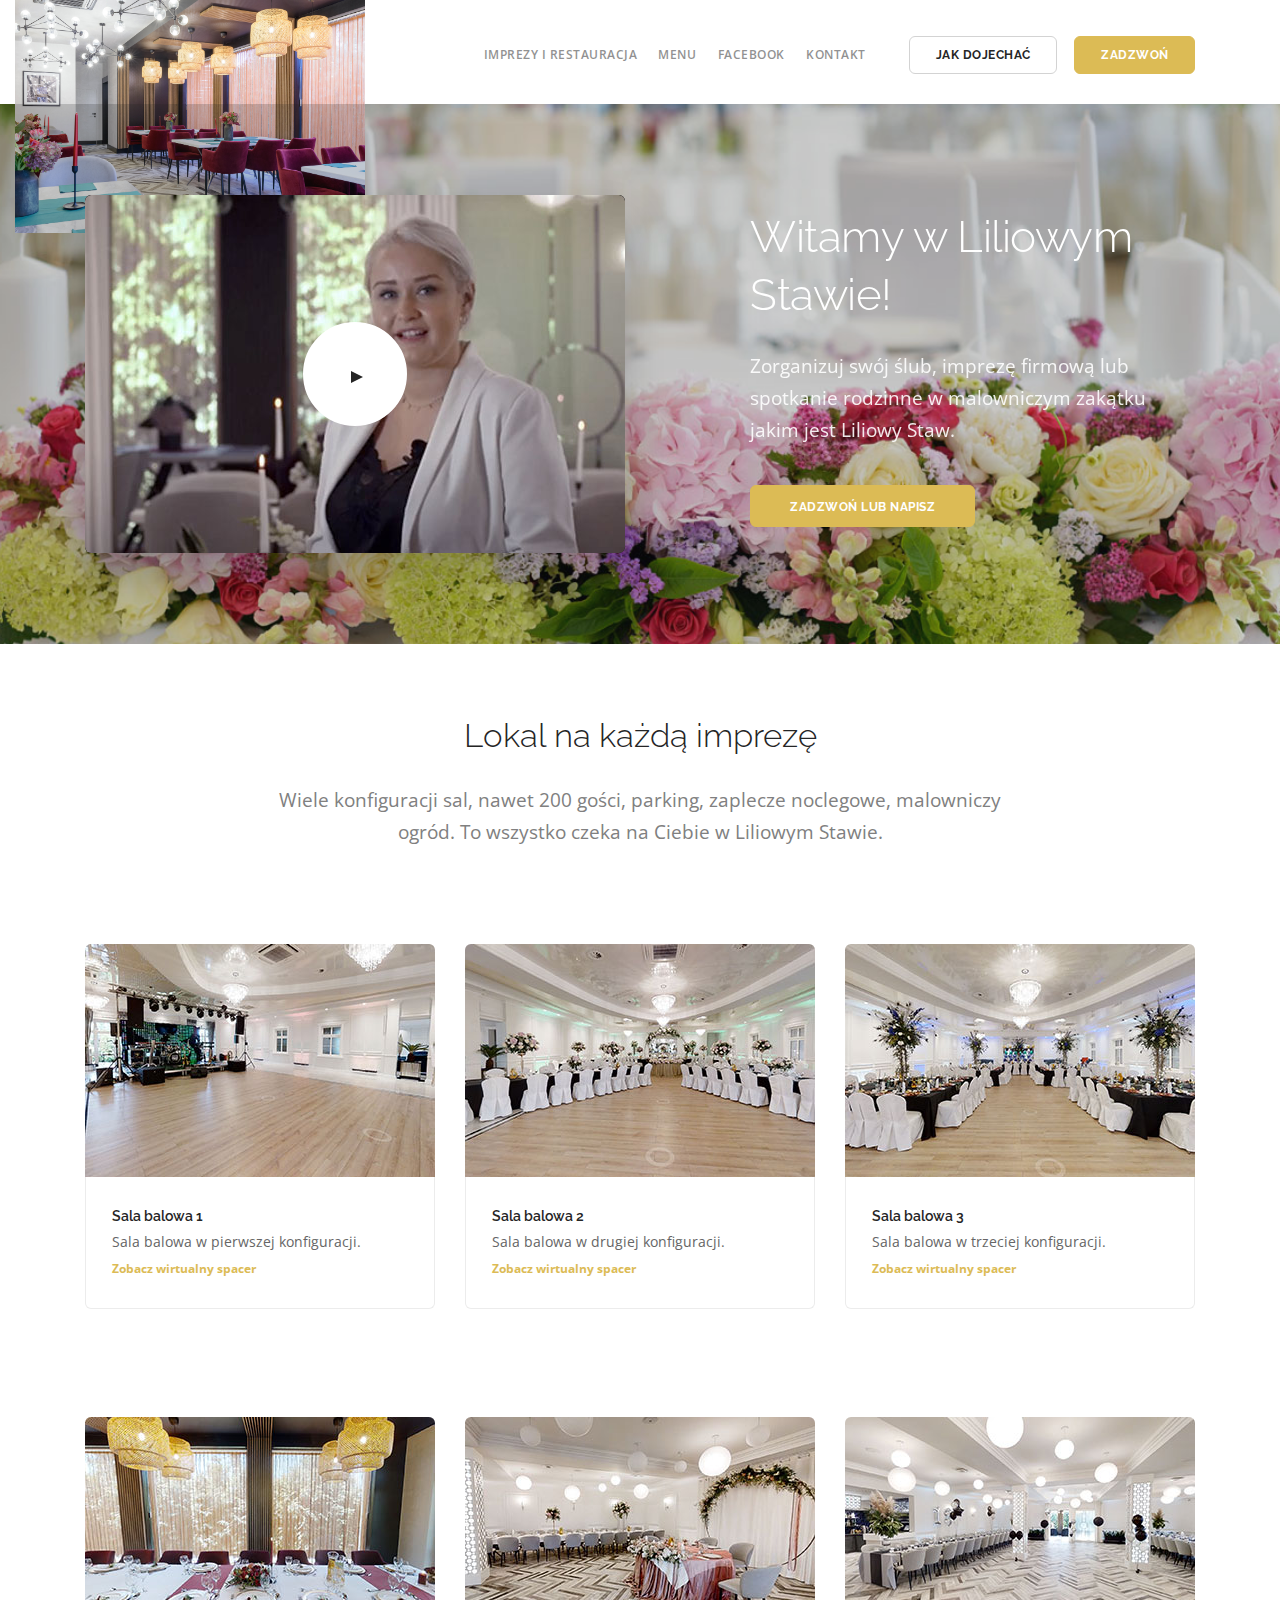
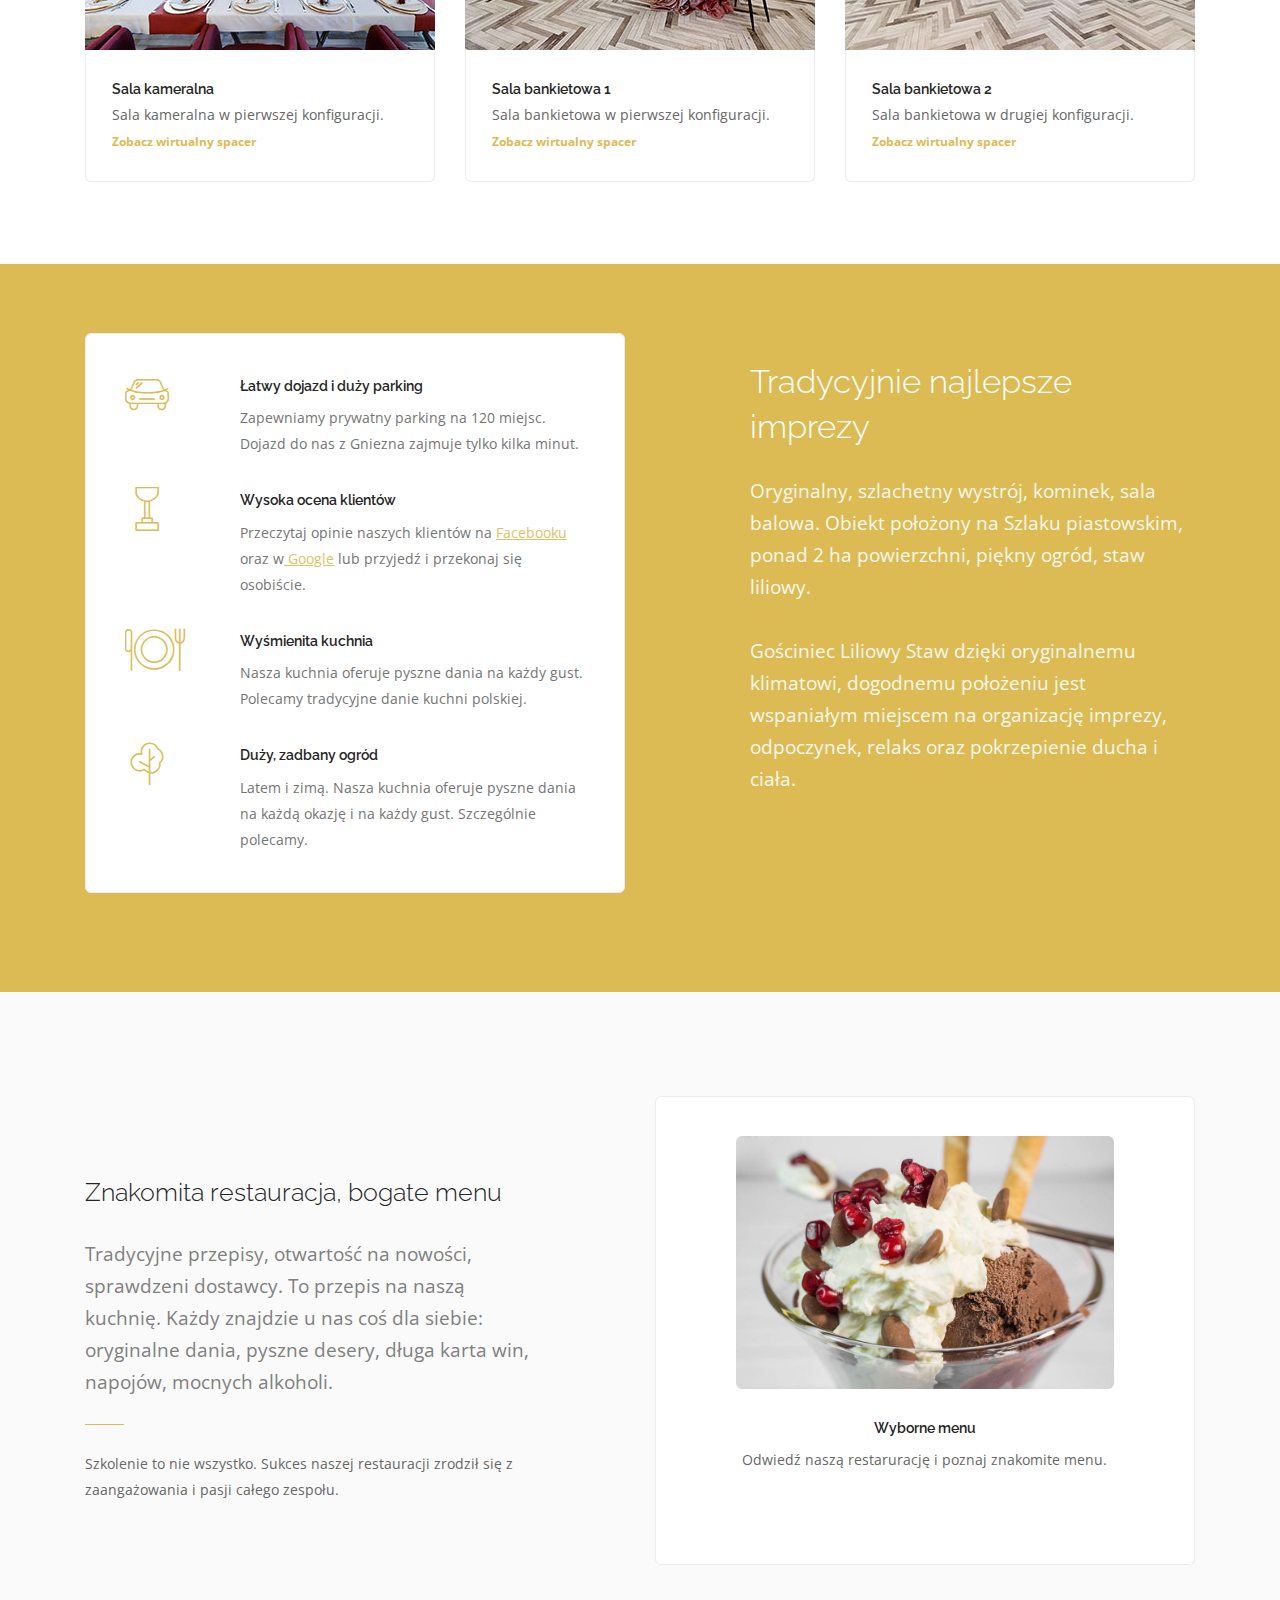
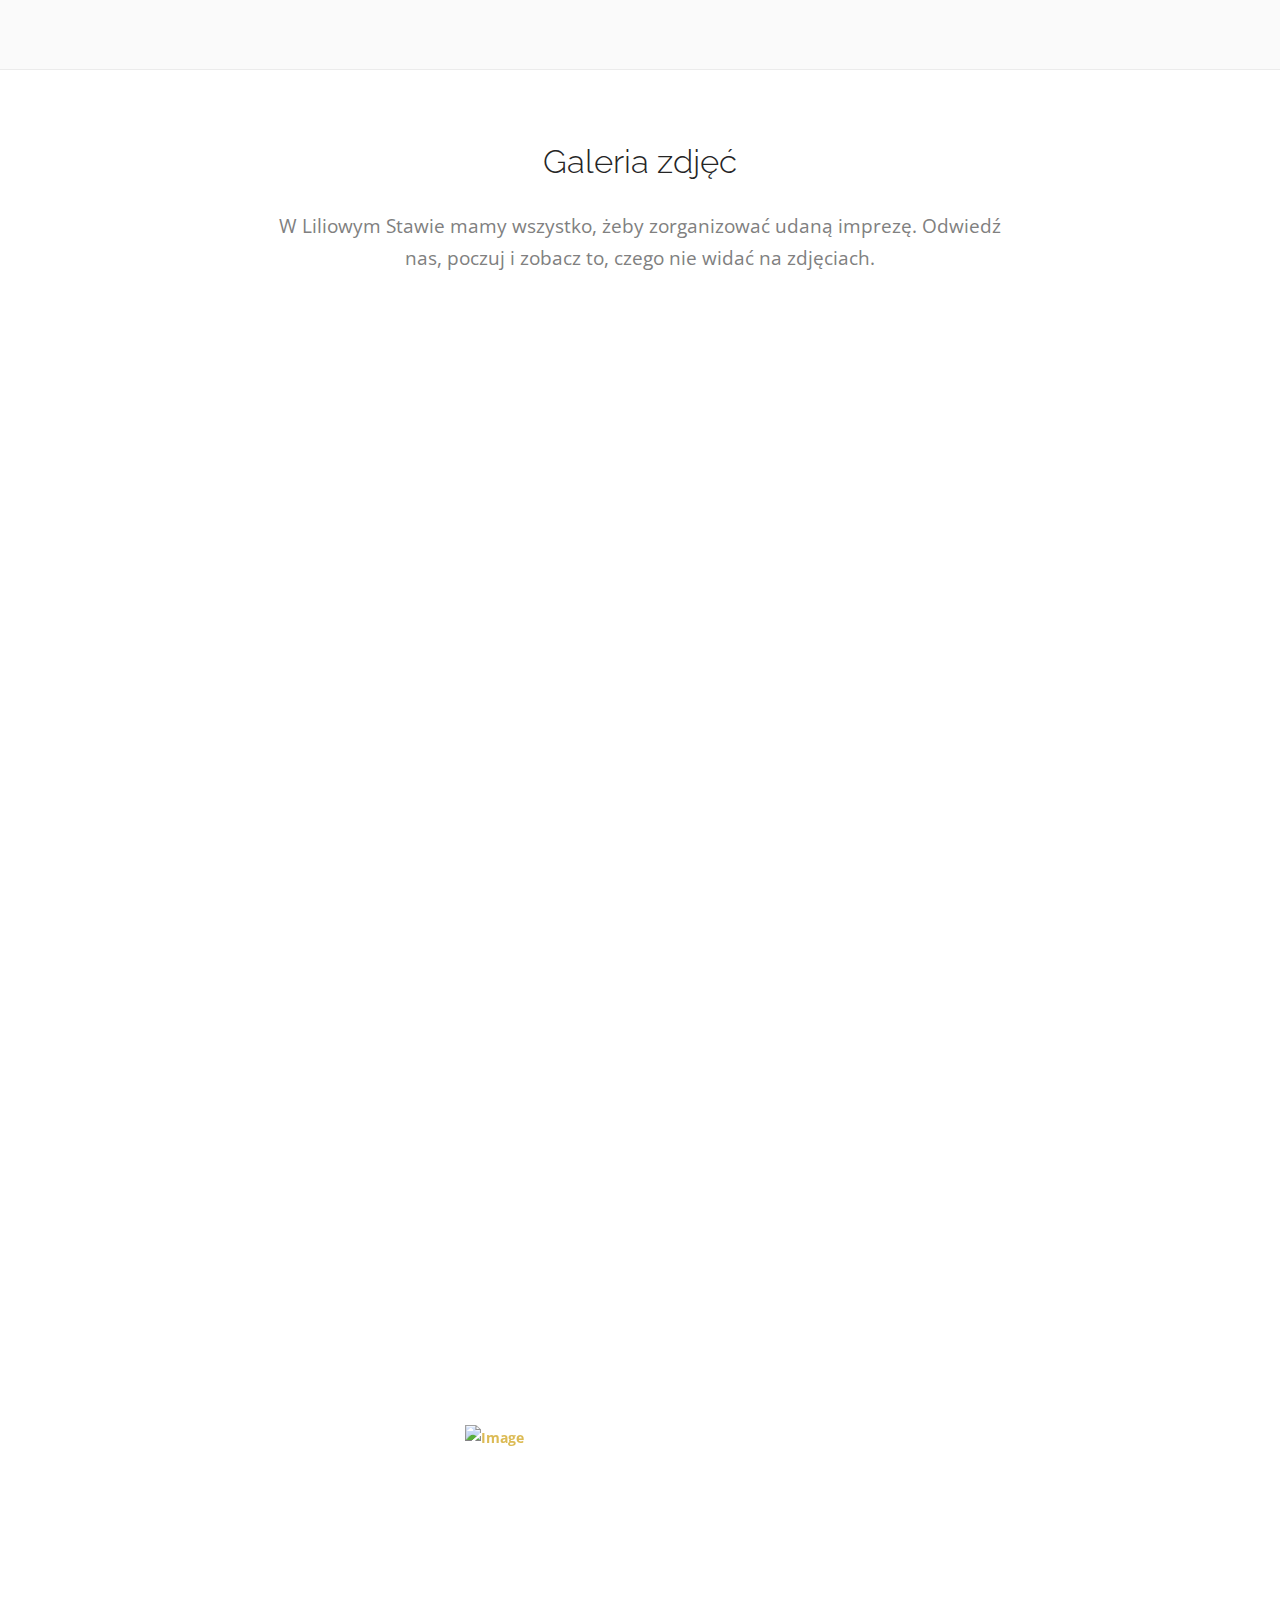
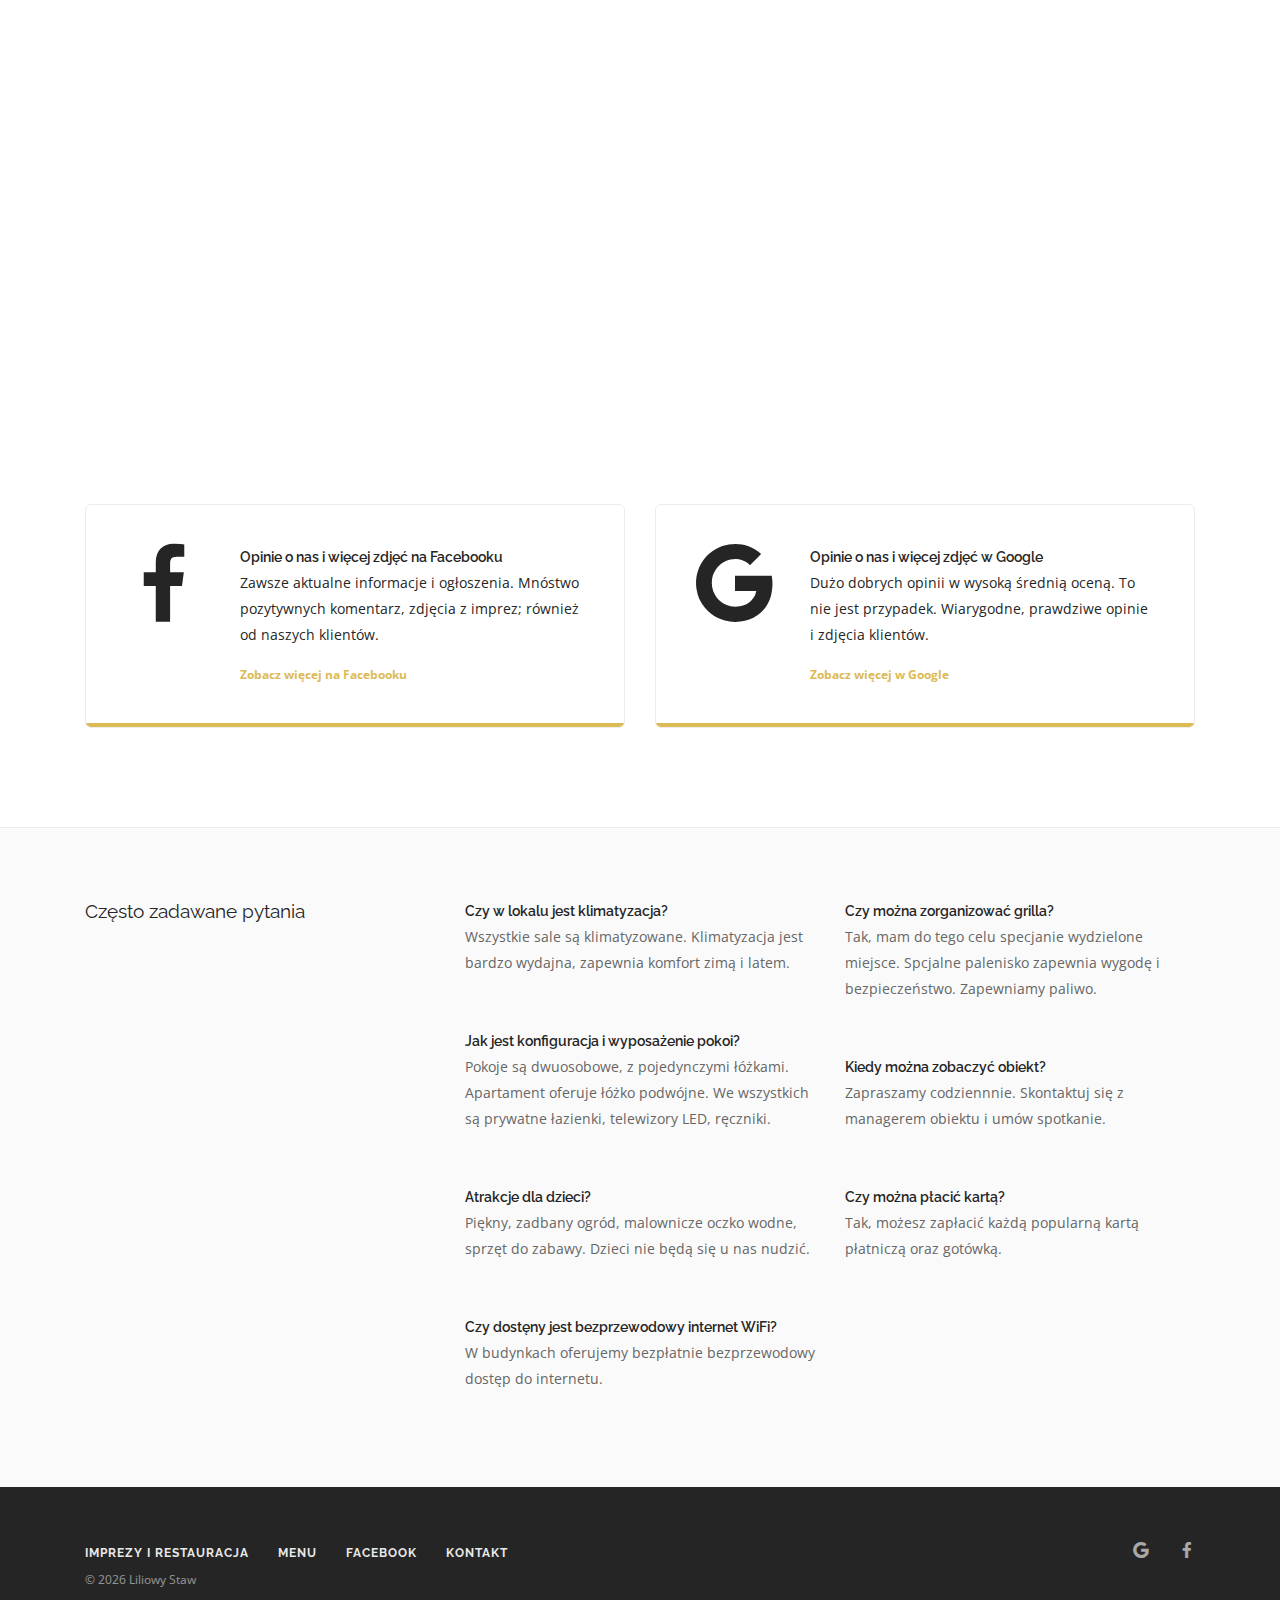
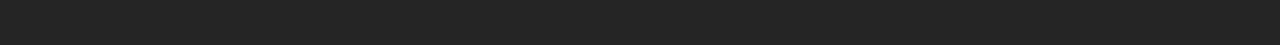
==== commit 0cf8f35d: "update" ====
--- a/new/index.html
+++ b/new/index.html
@@ -286,111 +286,102 @@
             <div class="container">
                 <div class="masonry">
                     <div class="masonry__container row masonry--active">
-                        <div class="masonry__item col-lg-4 col-6 filter-people" data-masonry-filter="People">
-                            <a href="img/2100060006.jpg" data-lightbox="Gallery 1"> <img alt="Image"
-                                    src="img/2100060006.jpg">
-                            </a>
-                        </div>
-                        <div class="masonry__item col-lg-4 col-6 filter-people" data-masonry-filter="People">
+                        <div class="masonry__item col-lg-4 col-6 ">
+                            <a href="img/2100060380.jpg" data-lightbox="Gallery 1"> <img alt="Image"
+                                    src="img/2100060380.jpg">
+                            </a>
+                        </div>
+                        <div class="masonry__item col-lg-4 col-6 ">
+                            <a href="img/2100060407.jpg" data-lightbox="Gallery 1"> <img alt="Image"
+                                    src="img/2100060407.jpg">
+                            </a>
+                        </div>
+                        <div class="masonry__item col-lg-4 col-6 ">
+                            <a href="img/2100060416.jpg" data-lightbox="Gallery 1"> <img alt="Image"
+                                    src="img/2100060416.jpg">
+                            </a>
+                        </div>
+                        <div class="masonry__item col-lg-4 col-6 ">
+                            <a href="img/2100060421.jpg" data-lightbox="Gallery 1"> <img alt="Image"
+                                    src="img/2100060421.jpg">
+                            </a>
+                        </div>
+                        <div class="masonry__item col-lg-4 col-6 ">
+                            <a href="img/2100060466.jpg" data-lightbox="Gallery 1"> <img alt="Image"
+                                    src="img/2100060466.jpg">
+                            </a>
+                        </div>
+                        <div class="masonry__item col-lg-4 col-6 ">
+                            <a href="img/2100060573.jpg" data-lightbox="Gallery 1"> <img alt="Image"
+                                    src="img/2100060573.jpg">
+                            </a>
+                        </div>
+                        <div class="masonry__item col-lg-4 col-6 ">
+                            <a href="img/2100060568.jpg" data-lightbox="Gallery 1"> <img alt="Image"
+                                    src="img/2100060568.jpg">
+                            </a>
+                        </div>
+                        <div class="masonry__item col-lg-4 col-6 ">
+                            <a href="img/2100060462.jpg" data-lightbox="Gallery 1"> <img alt="Image"
+                                    src="img/2100060462.jpg">
+                            </a>
+                        </div>
+                        <div class="masonry__item col-lg-4 col-6 ">
+                            <a href="img/2100060235.jpg" data-lightbox="Gallery 1"> <img alt="Image"
+                                    src="img/2100060235.jpg">
+                            </a>
+                        </div>
+                        <div class="masonry__item col-lg-4 col-6 ">
+                            <a href="img/2100060508.jpg" data-lightbox="Gallery 1"> <img alt="Image"
+                                    src="img/2100060508.jpg">
+                            </a>
+                        </div>
+                        <div class="masonry__item col-lg-4 col-6 ">
+                            <a href="img/2100060501.jpg" data-lightbox="Gallery 1"> <img alt="Image"
+                                    src="img/2100060501.jpg">
+                            </a>
+                        </div>
+                        <div class="masonry__item col-lg-4 col-6 ">
+                            <a href="img/2100060008.jpg" data-lightbox="Gallery 1"> <img alt="Image"
+                                    src="img/2100060008.jpg">
+                            </a>
+                        </div>
+                        <div class="masonry__item col-lg-4 col-6 ">
+                            <a href="img/2100060123.jpg" data-lightbox="Gallery 1"> <img alt="Image"
+                                    src="img/2100060123.jpg">
+                            </a>
+                        </div>
+                        <div class="masonry__item col-lg-4 col-6 ">
+                            <a href="img/2100060078.jpg" data-lightbox="Gallery 1"> <img alt="Image"
+                                    src="img/22100060078.jpg">
+                            </a>
+                        </div>
+                        <div class="masonry__item col-lg-4 col-6 ">
+                            <a href="img/2100060172.jpg" data-lightbox="Gallery 1"> <img alt="Image"
+                                    src="img/2100060172.jpg">
+                            </a>
+                        </div>
+                        <div class="masonry__item col-lg-4 col-6 ">
+                            <a href="img/2100060179.jpg" data-lightbox="Gallery 1"> <img alt="Image"
+                                    src="img/2100060179.jpg">
+                            </a>
+                        </div>
+                        <div class="masonry__item col-lg-4 col-6 ">
+                            <a href="img/2100060190.jpg" data-lightbox="Gallery 1"> <img alt="Image"
+                                    src="img/2100060190.jpg">
+                            </a>
+                        </div>
+                        <div class="masonry__item col-lg-4 col-6 ">
+                            <a href="img/2100060200.jpg" data-lightbox="Gallery 1"> <img alt="Image"
+                                    src="img/2100060200.jpg">
+                            </a>
+                        </div>
+                        <div class="masonry__item col-lg-4 col-6 ">
                             <a href="img/2100060050.jpg" data-lightbox="Gallery 1"> <img alt="Image"
                                     src="img/2100060050.jpg">
                             </a>
                         </div>
-                        <div class="masonry__item col-lg-4 col-6 filter-people" data-masonry-filter="People">
-                            <a href="img/2100060065.jpg" data-lightbox="Gallery 1"> <img alt="Image"
-                                    src="img/2100060065.jpg">
-                            </a>
-                        </div>
-                        <div class="masonry__item col-lg-4 col-6 filter-people" data-masonry-filter="People">
-                            <a href="img/2100060078.jpg" data-lightbox="Gallery 1"> <img alt="Image"
-                                    src="img/2100060078.jpg">
-                            </a>
-                        </div>
-                        <div class="masonry__item col-lg-4 col-6 filter-people" data-masonry-filter="People">
-                            <a href="img/2100060170.jpg" data-lightbox="Gallery 1"> <img alt="Image"
-                                    src="img/2100060170.jpg">
-                            </a>
-                        </div>
-                        <div class="masonry__item col-lg-4 col-6 filter-people" data-masonry-filter="People">
-                            <a href="img/2100060190.jpg" data-lightbox="Gallery 1"> <img alt="Image"
-                                    src="img/2100060190.jpg">
-                            </a>
-                        </div>
-                        <div class="masonry__item col-lg-4 col-6 filter-people" data-masonry-filter="People">
-                            <a href="img/2100060204.jpg" data-lightbox="Gallery 1"> <img alt="Image"
-                                    src="img/2100060204.jpg">
-                            </a>
-                        </div>
-                        <div class="masonry__item col-lg-4 col-6 filter-people" data-masonry-filter="People">
-                            <a href="img/2100060235.jpg" data-lightbox="Gallery 1"> <img alt="Image"
-                                    src="img/2100060235.jpg">
-                            </a>
-                        </div>
-                        <div class="masonry__item col-lg-4 col-6 filter-people" data-masonry-filter="People">
-                            <a href="img/2100060275.jpg" data-lightbox="Gallery 1"> <img alt="Image"
-                                    src="img/2100060275.jpg">
-                            </a>
-                        </div>
-                        <div class="masonry__item col-lg-4 col-6 filter-people" data-masonry-filter="People">
-                            <a href="img/2100060276.jpg" data-lightbox="Gallery 1"> <img alt="Image"
-                                    src="img/2100060276.jpg">
-                            </a>
-                        </div>
-                        <div class="masonry__item col-lg-4 col-6 filter-people" data-masonry-filter="People">
-                            <a href="img/2100060348.jpg" data-lightbox="Gallery 1"> <img alt="Image"
-                                    src="img/2100060348.jpg">
-                            </a>
-                        </div>
-                        <div class="masonry__item col-lg-4 col-6 filter-people" data-masonry-filter="People">
-                            <a href="img/2100060352.jpg" data-lightbox="Gallery 1"> <img alt="Image"
-                                    src="img/2100060352.jpg">
-                            </a>
-                        </div>
-                        <div class="masonry__item col-lg-4 col-6 filter-people" data-masonry-filter="People">
-                            <a href="img/2100060442.jpg" data-lightbox="Gallery 1"> <img alt="Image"
-                                    src="img/2100060442.jpg">
-                            </a>
-                        </div>
-                        <div class="masonry__item col-lg-4 col-6 filter-people" data-masonry-filter="People">
-                            <a href="img/2100060466.jpg" data-lightbox="Gallery 1"> <img alt="Image"
-                                    src="img/2100060466.jpg">
-                            </a>
-                        </div>
-                        <div class="masonry__item col-lg-4 col-6 filter-people" data-masonry-filter="People">
-                            <a href="img/2100060502.jpg" data-lightbox="Gallery 1"> <img alt="Image"
-                                    src="img/2100060502.jpg">
-                            </a>
-                        </div>
-                        <div class="masonry__item col-lg-4 col-6 filter-people" data-masonry-filter="People">
-                            <a href="img/2100060512.jpg" data-lightbox="Gallery 1"> <img alt="Image"
-                                    src="img/2100060512.jpg">
-                            </a>
-                        </div>
-                        <div class="masonry__item col-lg-4 col-6 filter-people" data-masonry-filter="People">
-                            <a href="img/2100060564.jpg" data-lightbox="Gallery 1"> <img alt="Image"
-                                    src="img/2100060564.jpg">
-                            </a>
-                        </div>
-                        <div class="masonry__item col-lg-4 col-6 filter-people" data-masonry-filter="People">
-                            <a href="img/2100060574.jpg" data-lightbox="Gallery 1"> <img alt="Image"
-                                    src="img/2100060574.jpg">
-                            </a>
-                        </div>
-                        <div class="masonry__item col-lg-4 col-6 filter-people" data-masonry-filter="People">
-                            <a href="img/2100060583.jpg" data-lightbox="Gallery 1"> <img alt="Image"
-                                    src="img/2100060583.jpg">
-                            </a>
-                        </div>
-                        <div class="masonry__item col-lg-4 col-6 filter-people" data-masonry-filter="People">
-                            <a href="img/2100060598.jpg" data-lightbox="Gallery 1"> <img alt="Image"
-                                    src="img/2100060598.jpg">
-                            </a>
-                        </div>
-                        <div class="masonry__item col-lg-4 col-6 filter-people" data-masonry-filter="People">
-                            <a href="img/2100060614.jpg" data-lightbox="Gallery 1"> <img alt="Image"
-                                    src="img/2100060614.jpg">
-                            </a>
-                        </div>
+
                     </div>
                 </div>
             </div>
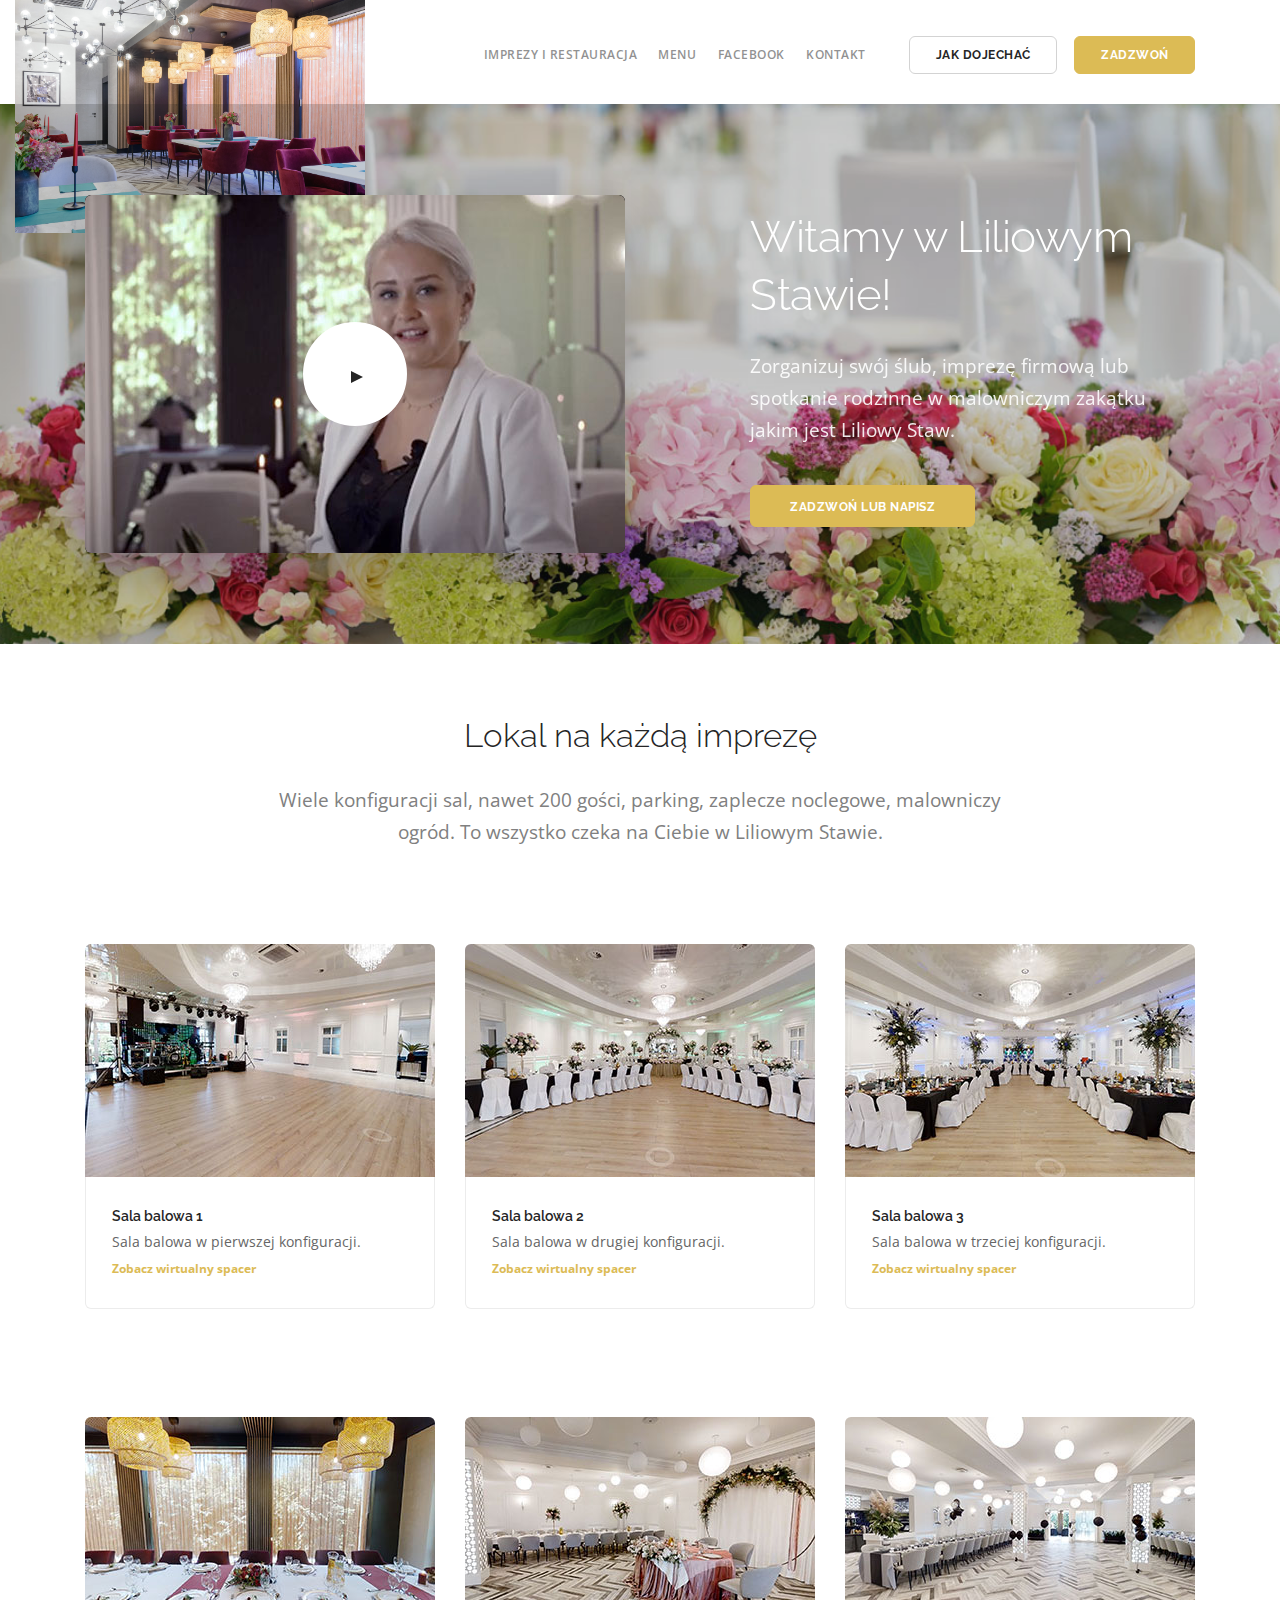
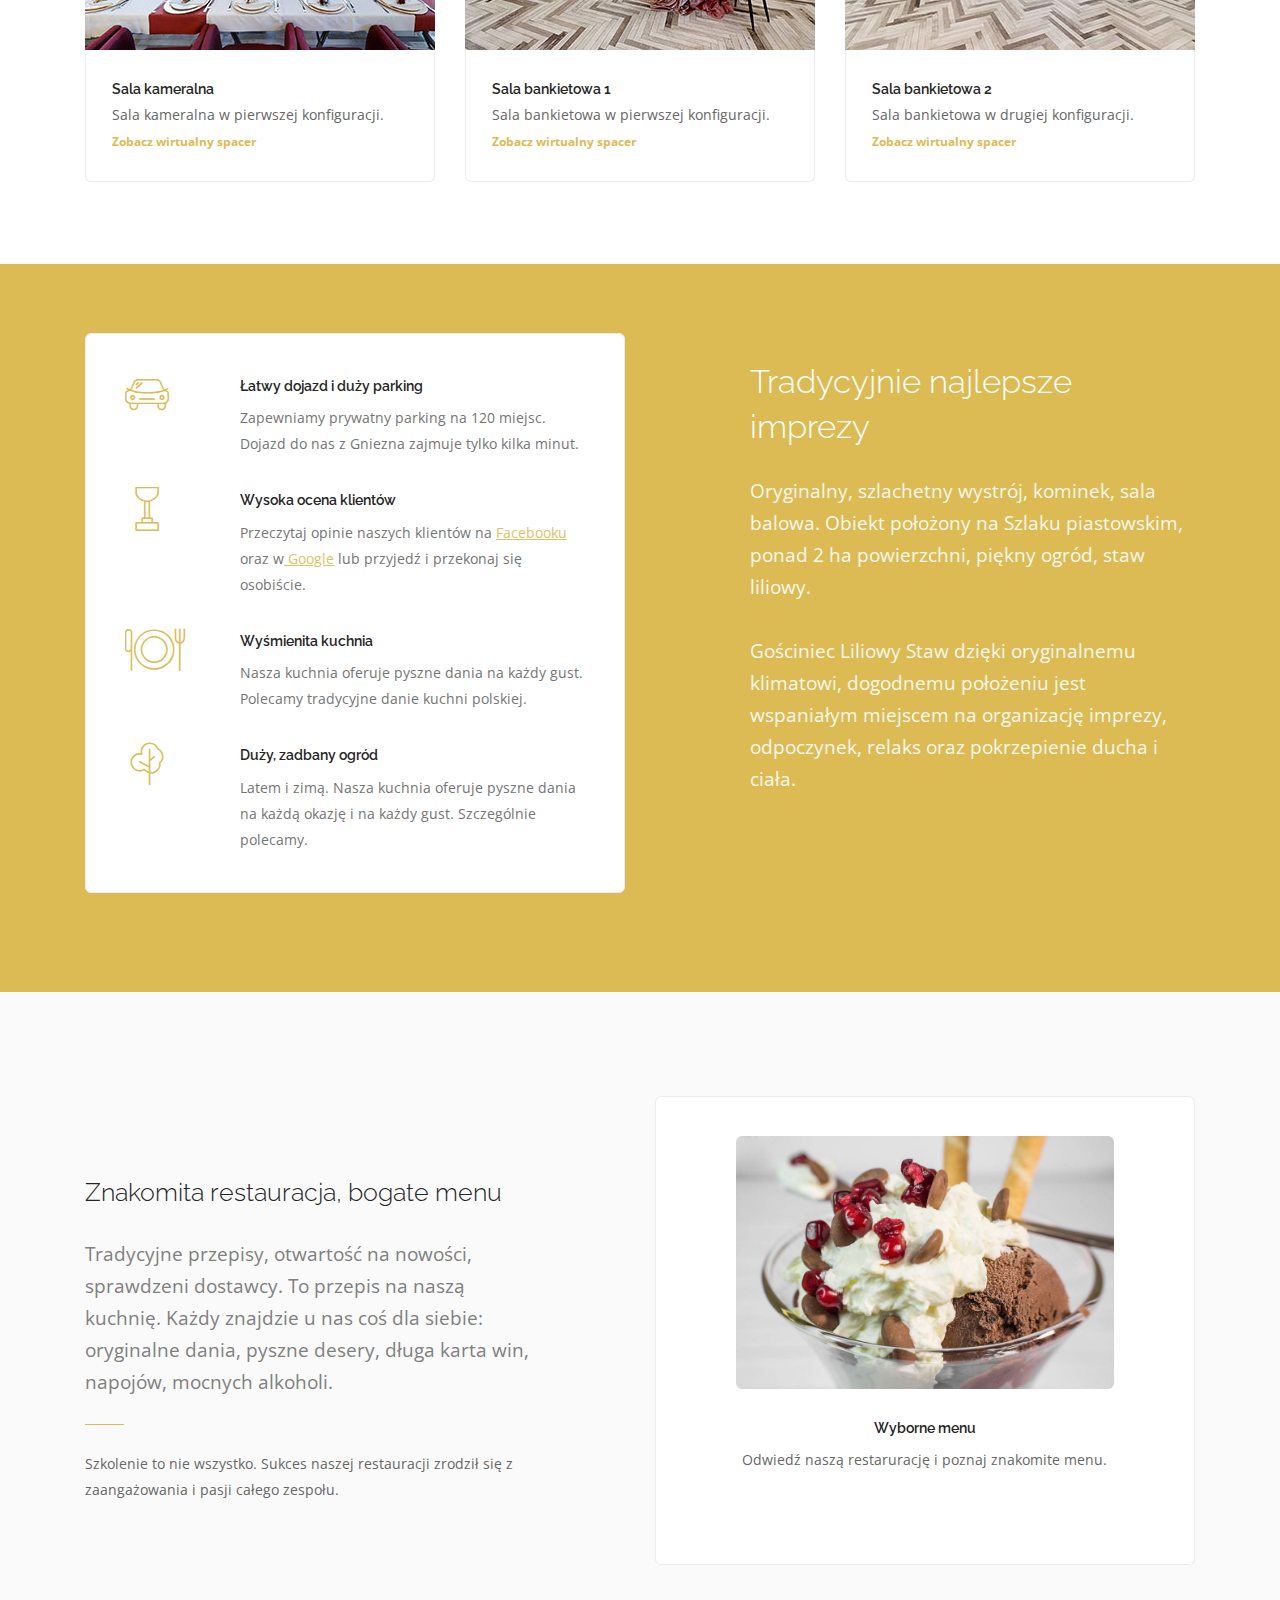
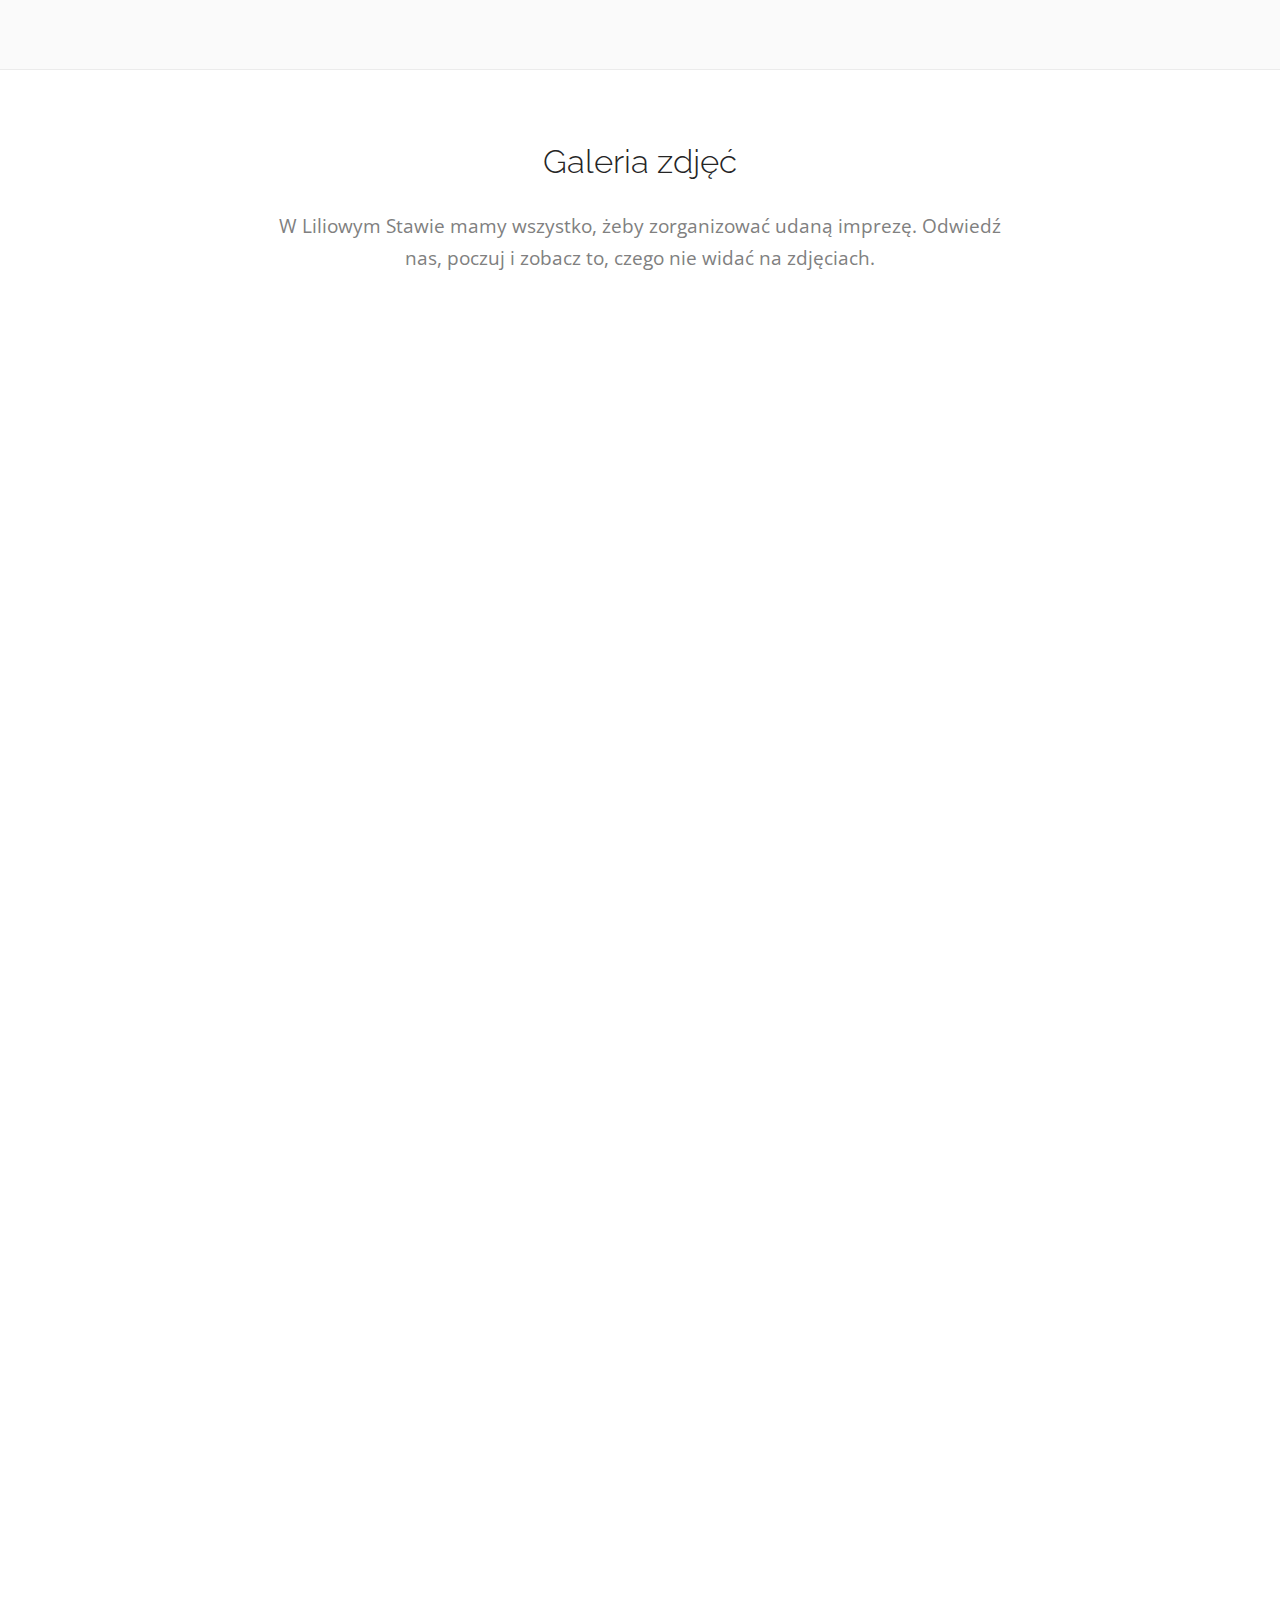
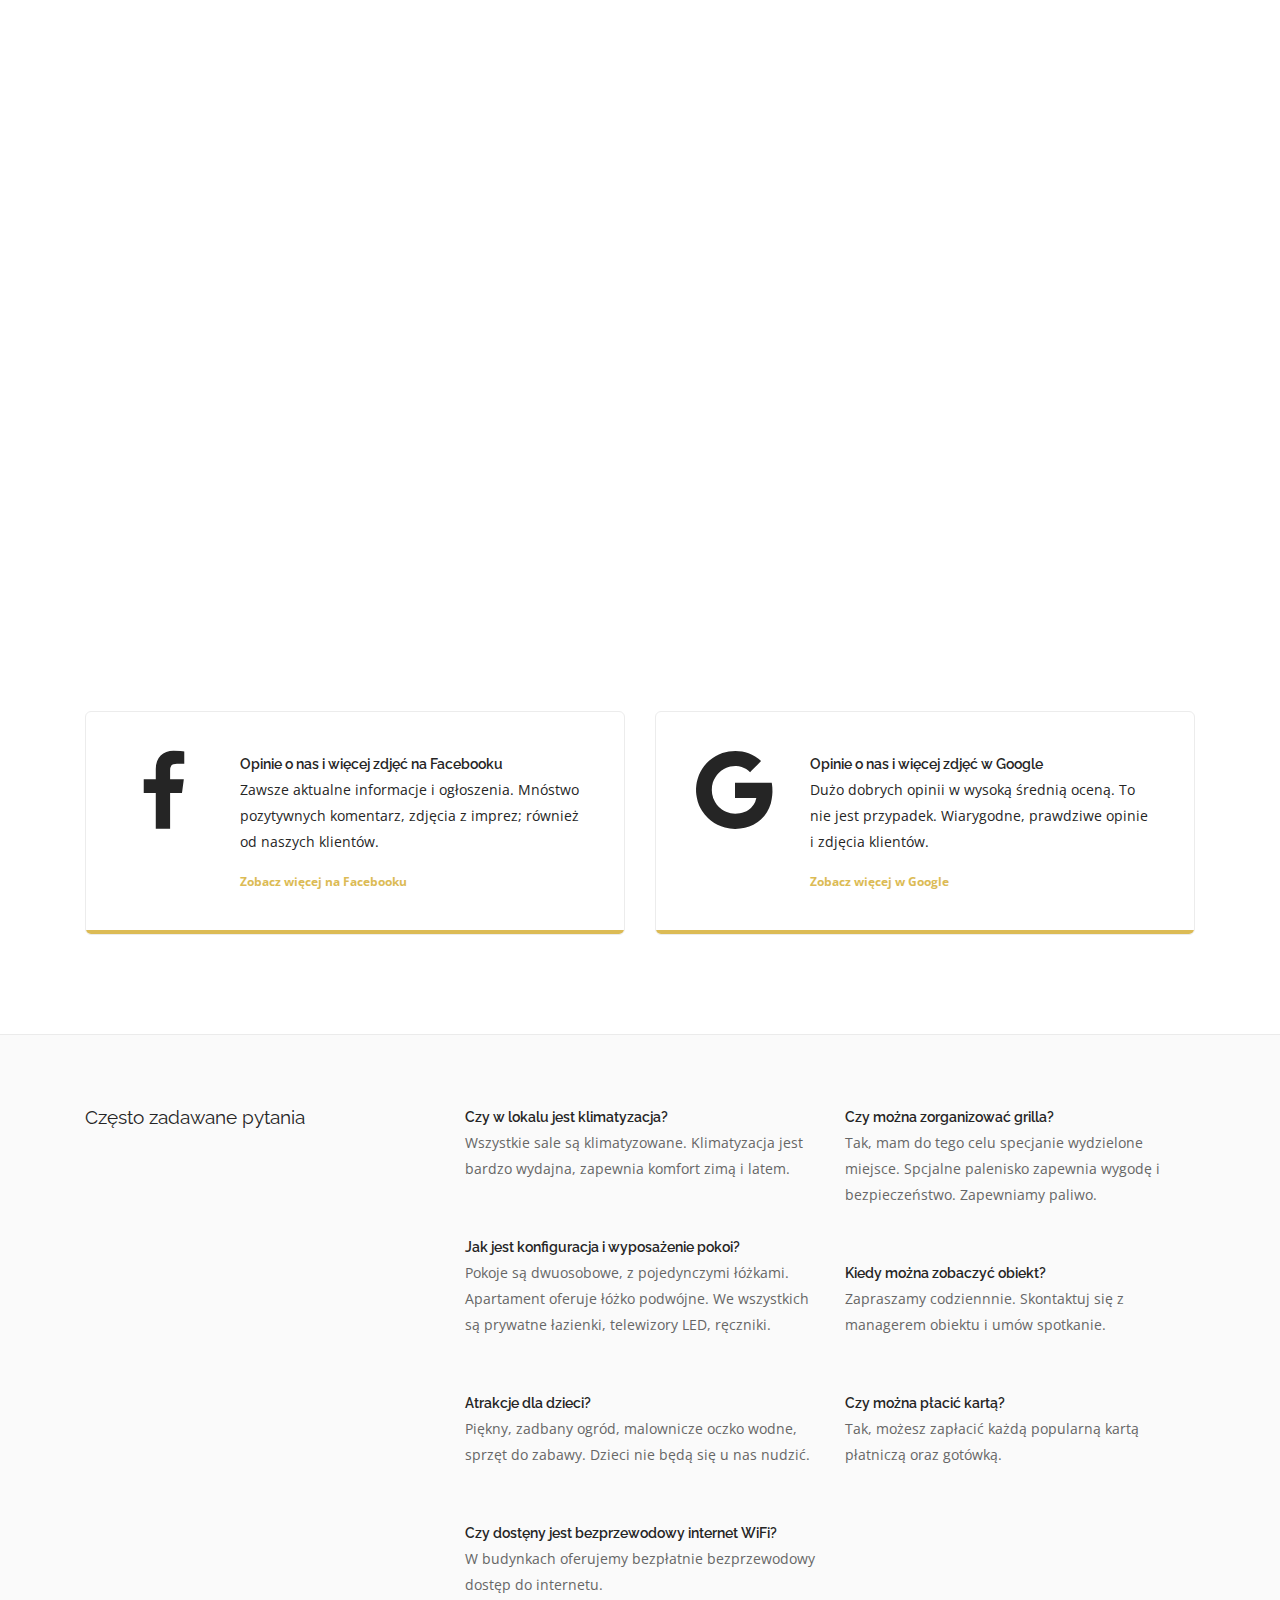
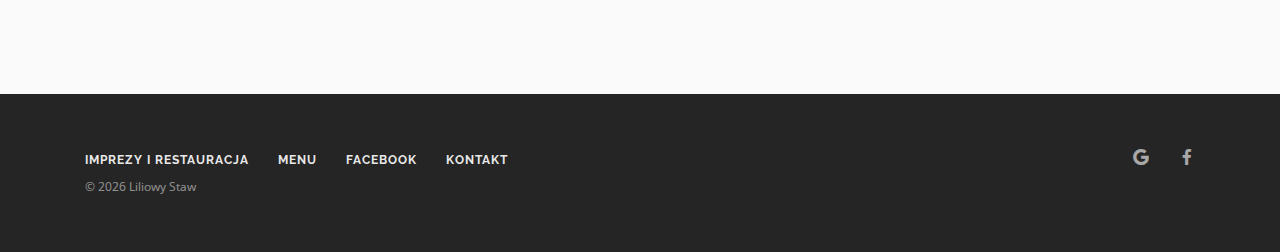
==== commit b17c57eb: "Update index.html" ====
--- a/new/index.html
+++ b/new/index.html
@@ -353,7 +353,7 @@
                         </div>
                         <div class="masonry__item col-lg-4 col-6 ">
                             <a href="img/2100060078.jpg" data-lightbox="Gallery 1"> <img alt="Image"
-                                    src="img/22100060078.jpg">
+                                    src="img/2100060078.jpg">
                             </a>
                         </div>
                         <div class="masonry__item col-lg-4 col-6 ">
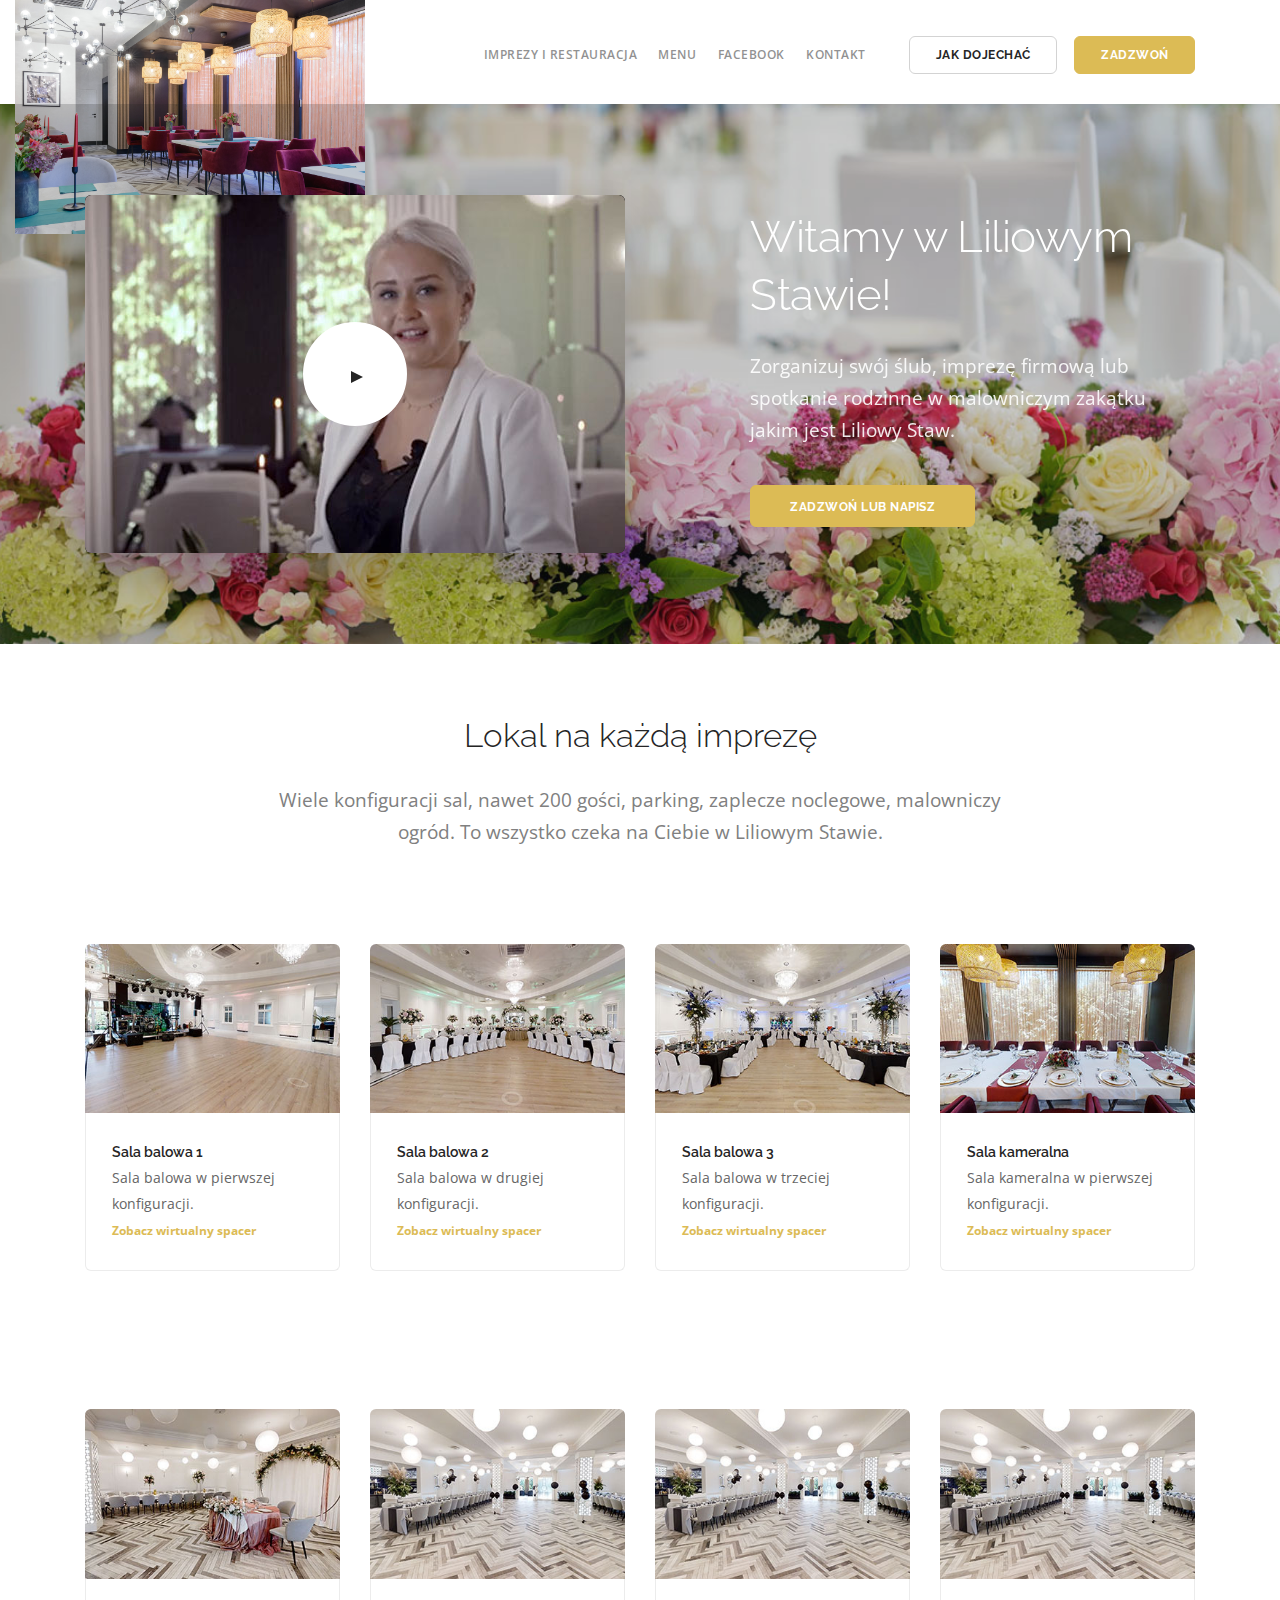
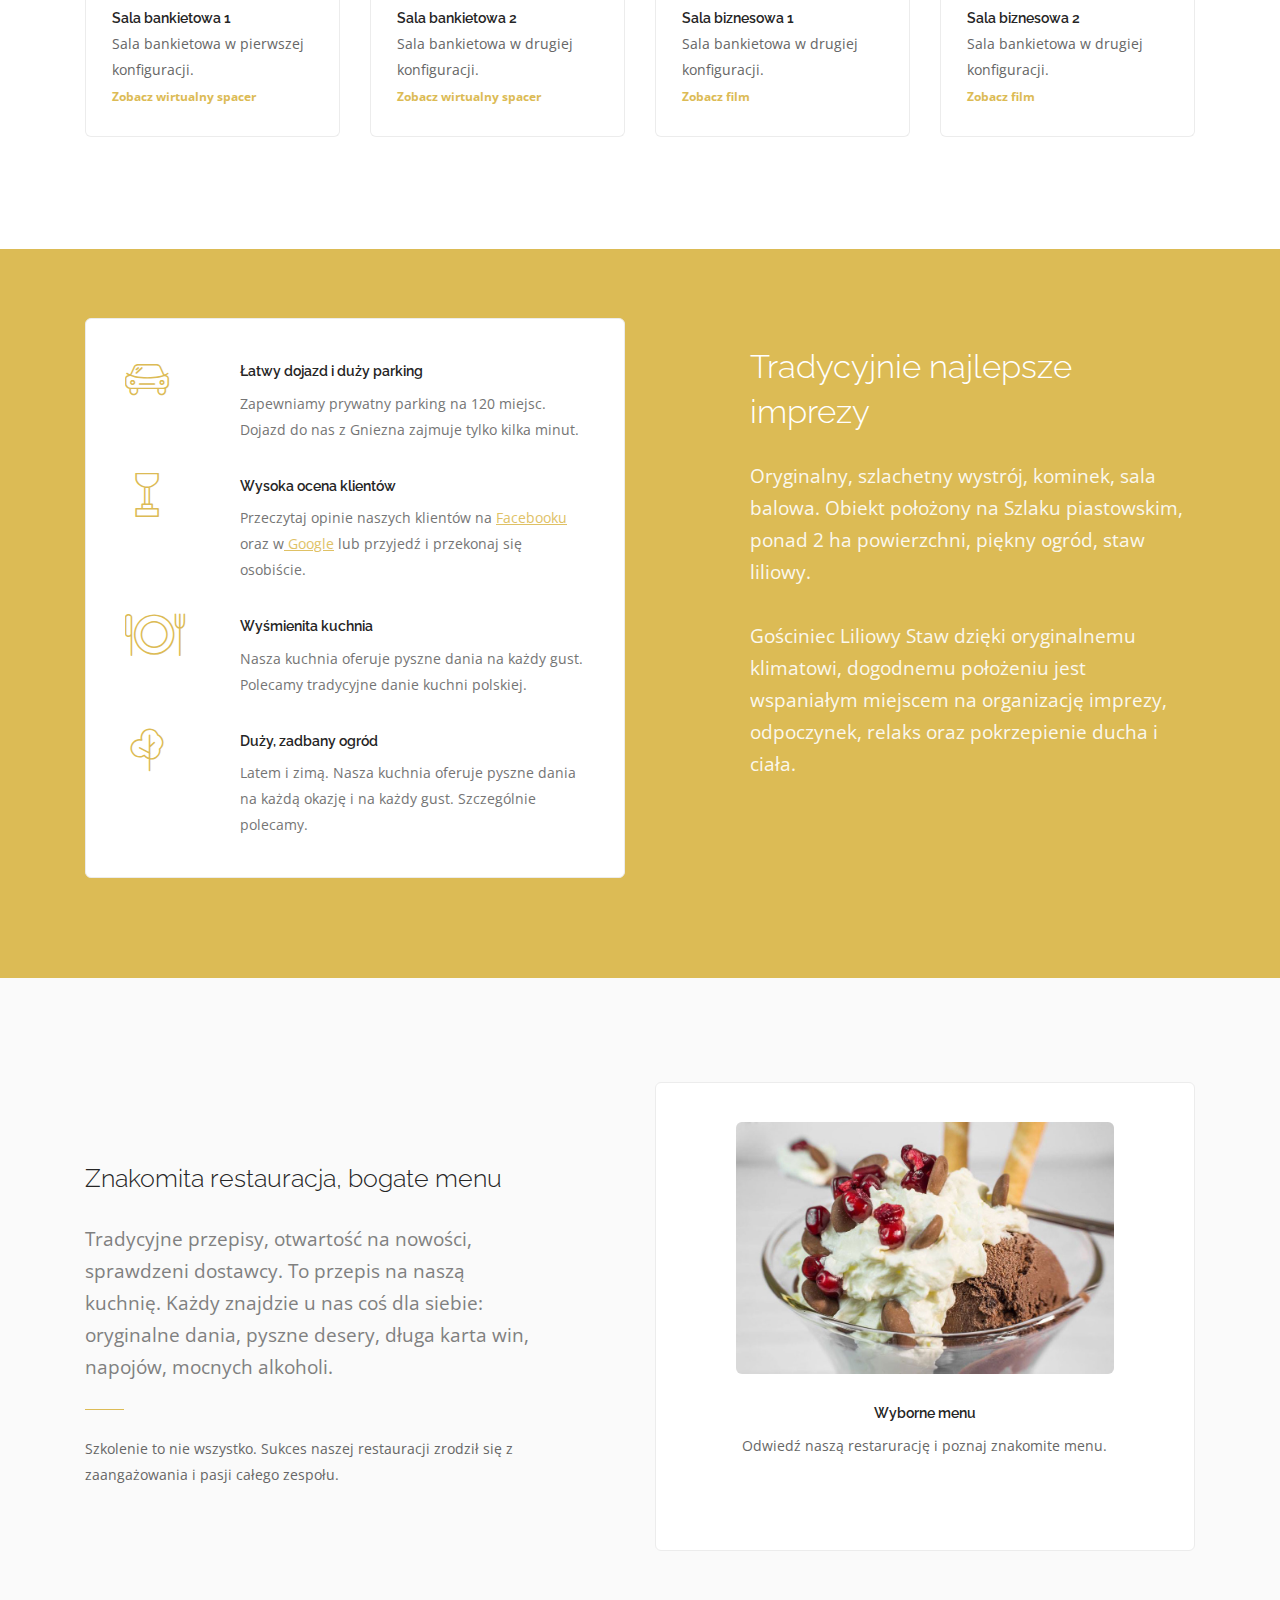
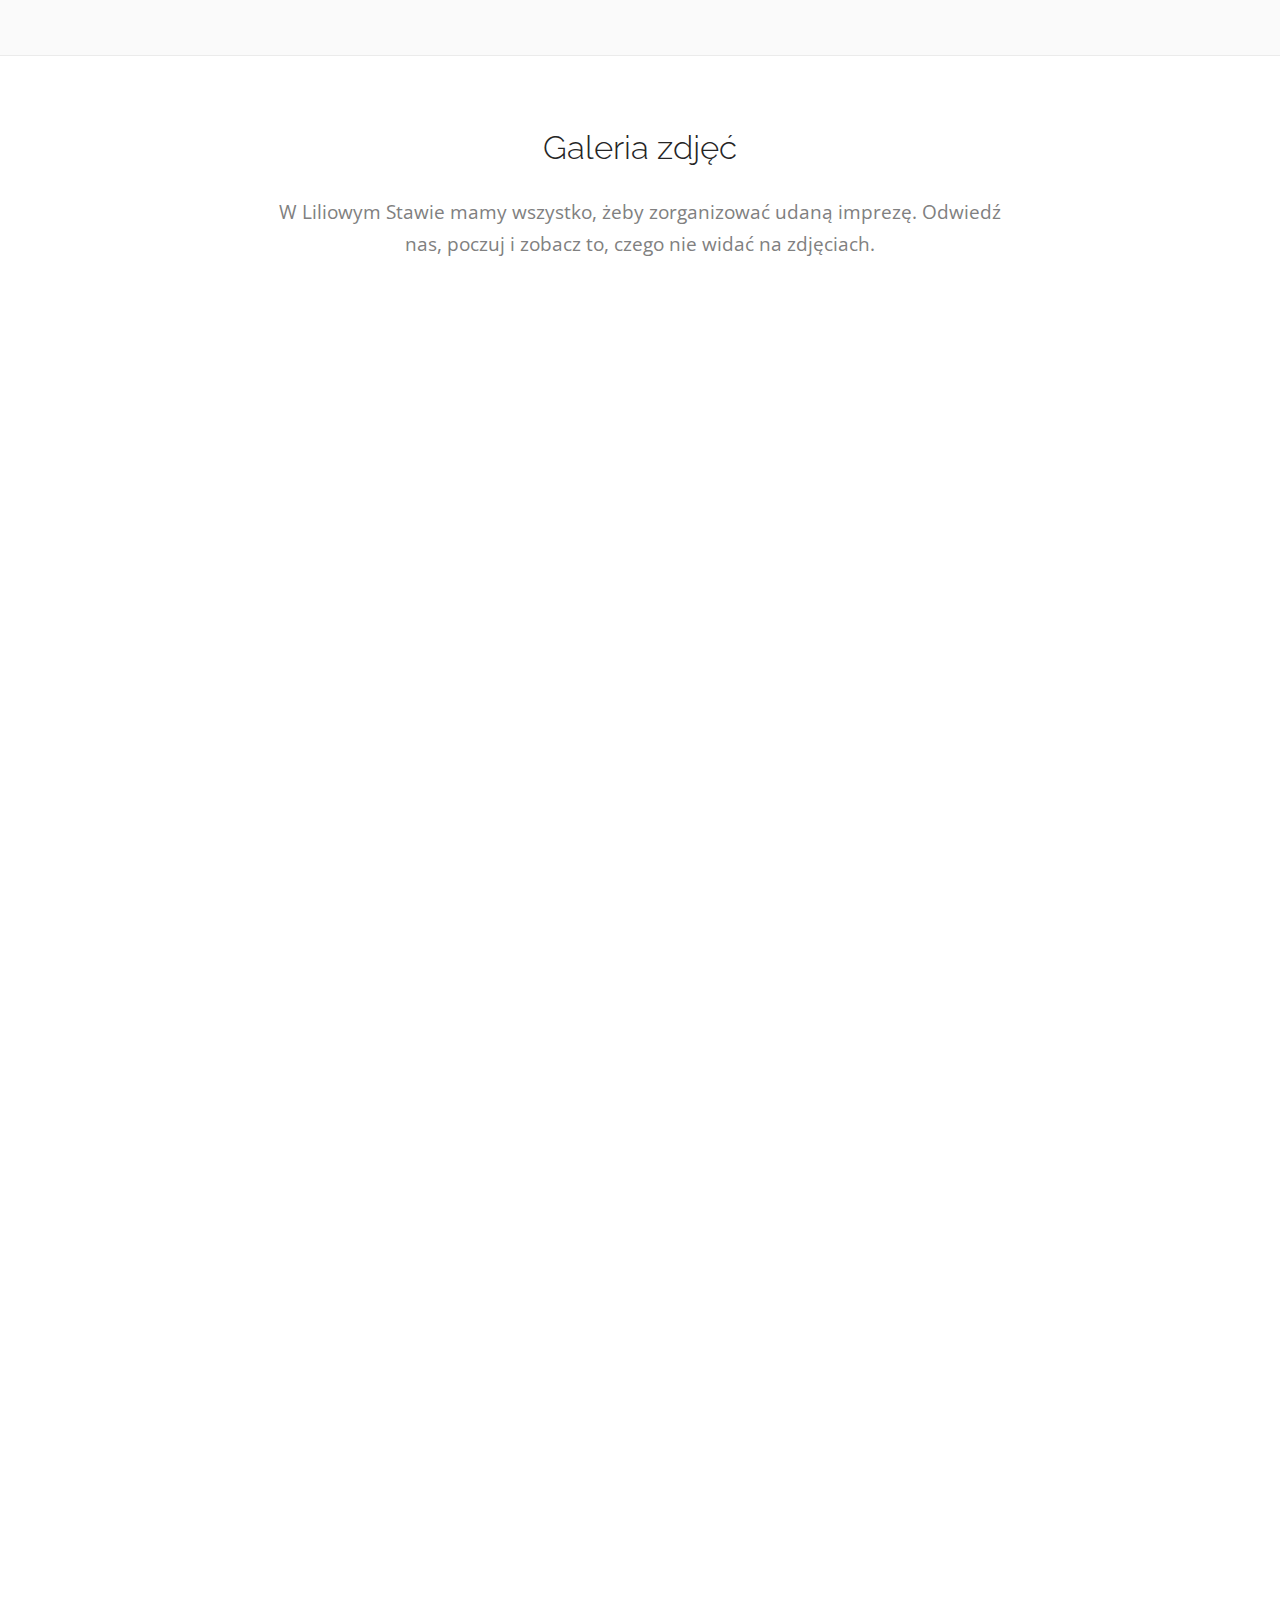
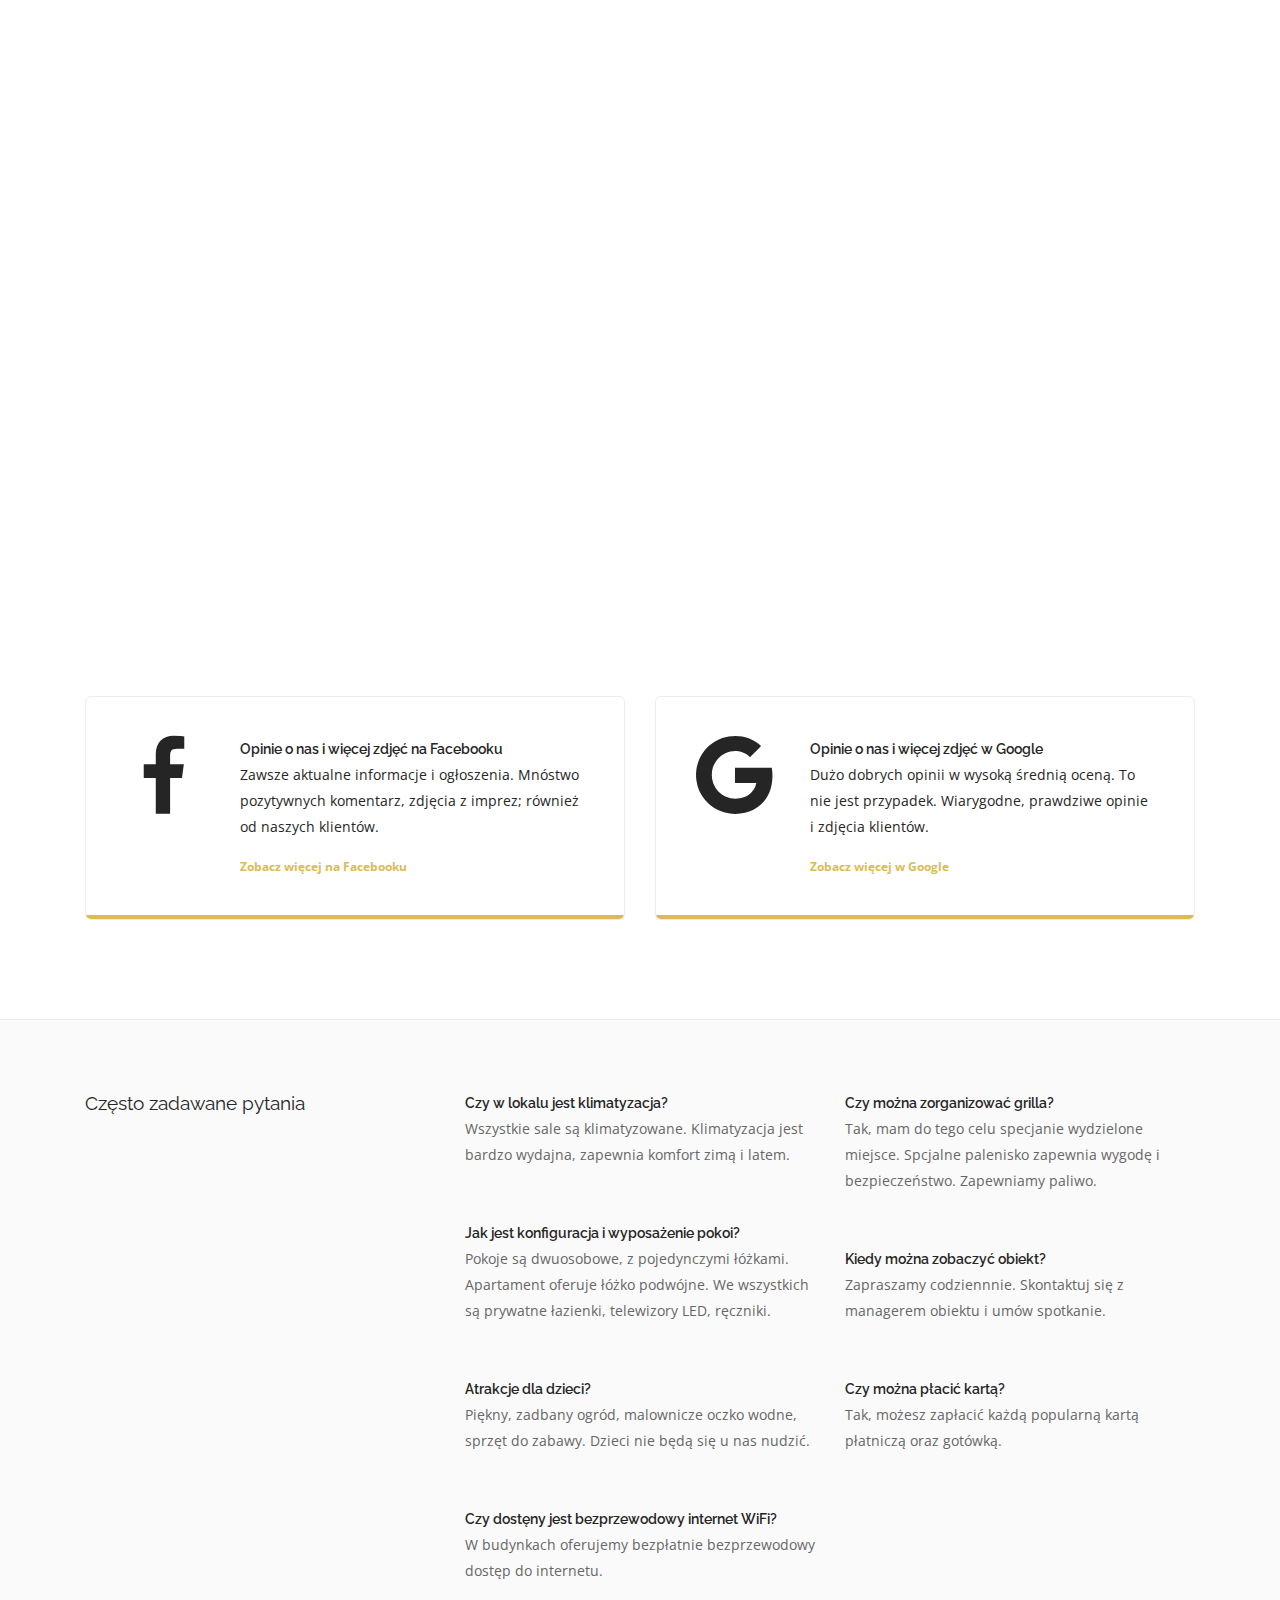
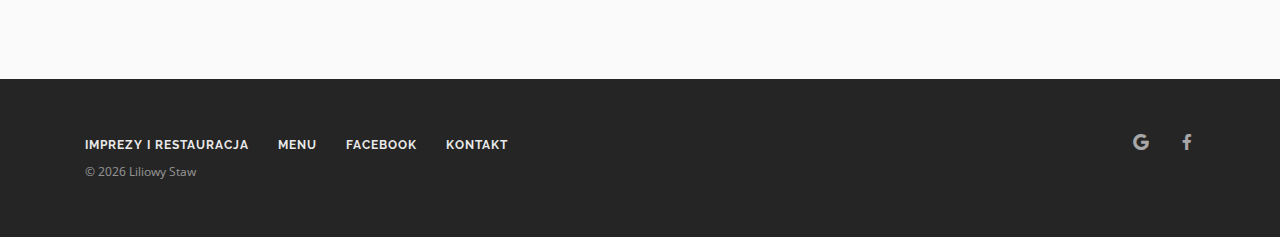
==== commit 53f080c0: "Update index.html" ====
--- a/new/index.html
+++ b/new/index.html
@@ -113,7 +113,7 @@
         <section class="space--xxs">
             <div class="container">
                 <div class="row">
-                    <div class="col-md-4">
+                    <div class="col-md-3">
                         <div class="feature feature-1"> <img alt="Image" src="img/01-vr.jpg">
                             <div class="feature__body boxed boxed--border">
                                 <h5>Sala balowa 1</h5>
@@ -123,7 +123,7 @@
                             </div>
                         </div>
                     </div>
-                    <div class="col-md-4">
+                    <div class="col-md-3">
                         <div class="feature feature-1"> <img alt="Image" src="img/02-vr.jpg">
                             <div class="feature__body boxed boxed--border">
                                 <h5>Sala balowa 2</h5>
@@ -134,7 +134,7 @@
                             </div>
                         </div>
                     </div>
-                    <div class="col-md-4">
+                    <div class="col-md-3">
                         <div class="feature feature-1"> <img alt="Image" src="img/03-vr.jpg">
                             <div class="feature__body boxed boxed--border">
                                 <h5>Sala balowa 3</h5>
@@ -145,13 +145,7 @@
                             </div>
                         </div>
                     </div>
-                </div>
-            </div>
-        </section>
-        <section class="space--xs">
-            <div class="container">
-                <div class="row">
-                    <div class="col-md-4">
+                    <div class="col-md-3">
                         <div class="feature feature-1"> <img alt="Image" src="img/04-vr.jpg">
                             <div class="feature__body boxed boxed--border">
                                 <h5>Sala kameralna</h5>
@@ -162,7 +156,13 @@
                             </div>
                         </div>
                     </div>
-                    <div class="col-md-4">
+                </div>
+            </div>
+        </section>
+        <section class="space--xs">
+            <div class="container">
+                <div class="row">
+                    <div class="col-md-3">
                         <div class="feature feature-1"> <img alt="Image" src="img/05-vr.jpg">
                             <div class="feature__body boxed boxed--border">
                                 <h5>Sala bankietowa 1</h5>
@@ -173,13 +173,35 @@
                             </div>
                         </div>
                     </div>
-                    <div class="col-md-4">
+                    <div class="col-md-3">
                         <div class="feature feature-1"> <img alt="Image" src="img/06-vr.jpg">
                             <div class="feature__body boxed boxed--border">
                                 <h5>Sala bankietowa 2</h5>
                                 <p> Sala bankietowa w drugiej konfiguracji. </p> <a
                                     href="https://my.matterport.com/show/?m=qS6wmpLdouB" target="_blank">
                                     Zobacz wirtualny spacer
+                                </a>
+                            </div>
+                        </div>
+                    </div>
+                    <div class="col-md-3">
+                        <div class="feature feature-1"> <img alt="Image" src="img/06-vr.jpg">
+                            <div class="feature__body boxed boxed--border">
+                                <h5>Sala biznesowa 1</h5>
+                                <p> Sala bankietowa w drugiej konfiguracji. </p> <a href="https://youtu.be/cJKKQ9L3zSQ"
+                                    target="_blank">
+                                    Zobacz film
+                                </a>
+                            </div>
+                        </div>
+                    </div>
+                    <div class="col-md-3">
+                        <div class="feature feature-1"> <img alt="Image" src="img/06-vr.jpg">
+                            <div class="feature__body boxed boxed--border">
+                                <h5>Sala biznesowa 2</h5>
+                                <p> Sala bankietowa w drugiej konfiguracji. </p> <a href="https://youtu.be/JqC4xFGbSAA"
+                                    target="_blank">
+                                    Zobacz film
                                 </a>
                             </div>
                         </div>
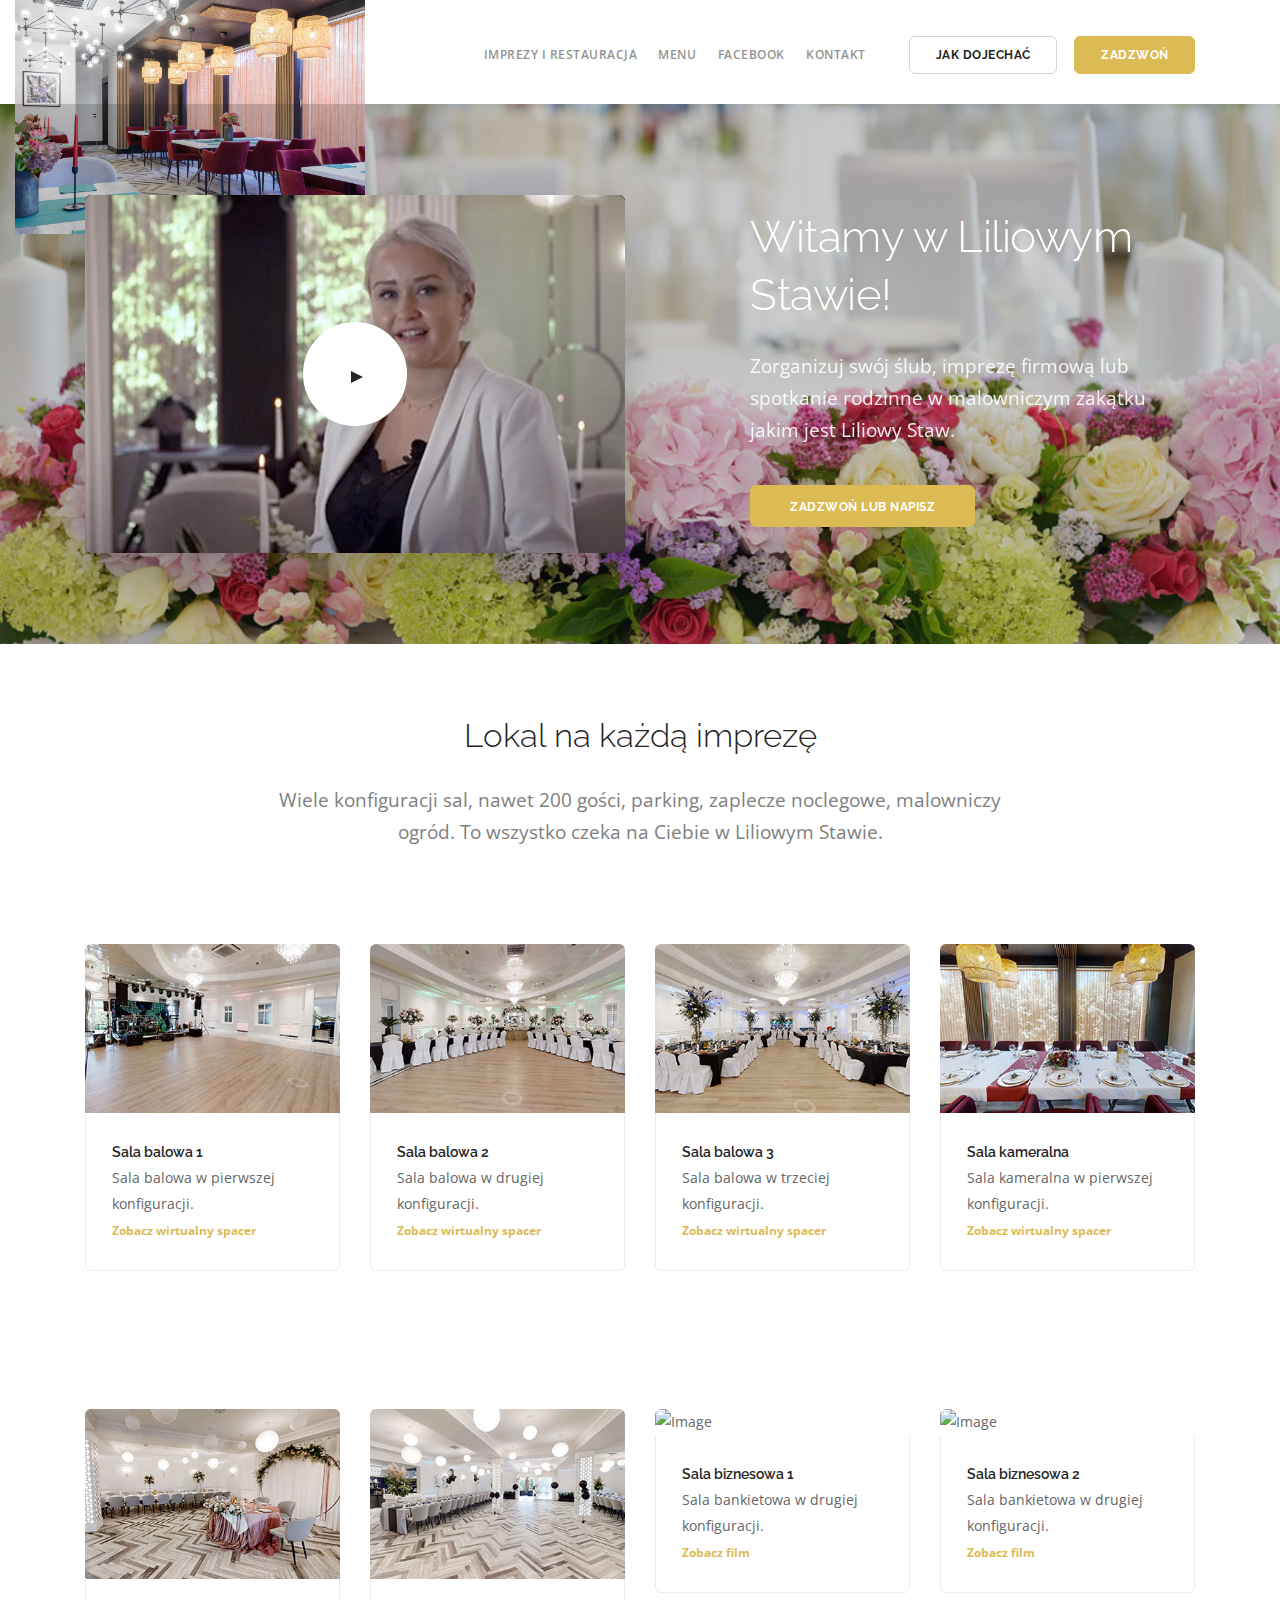
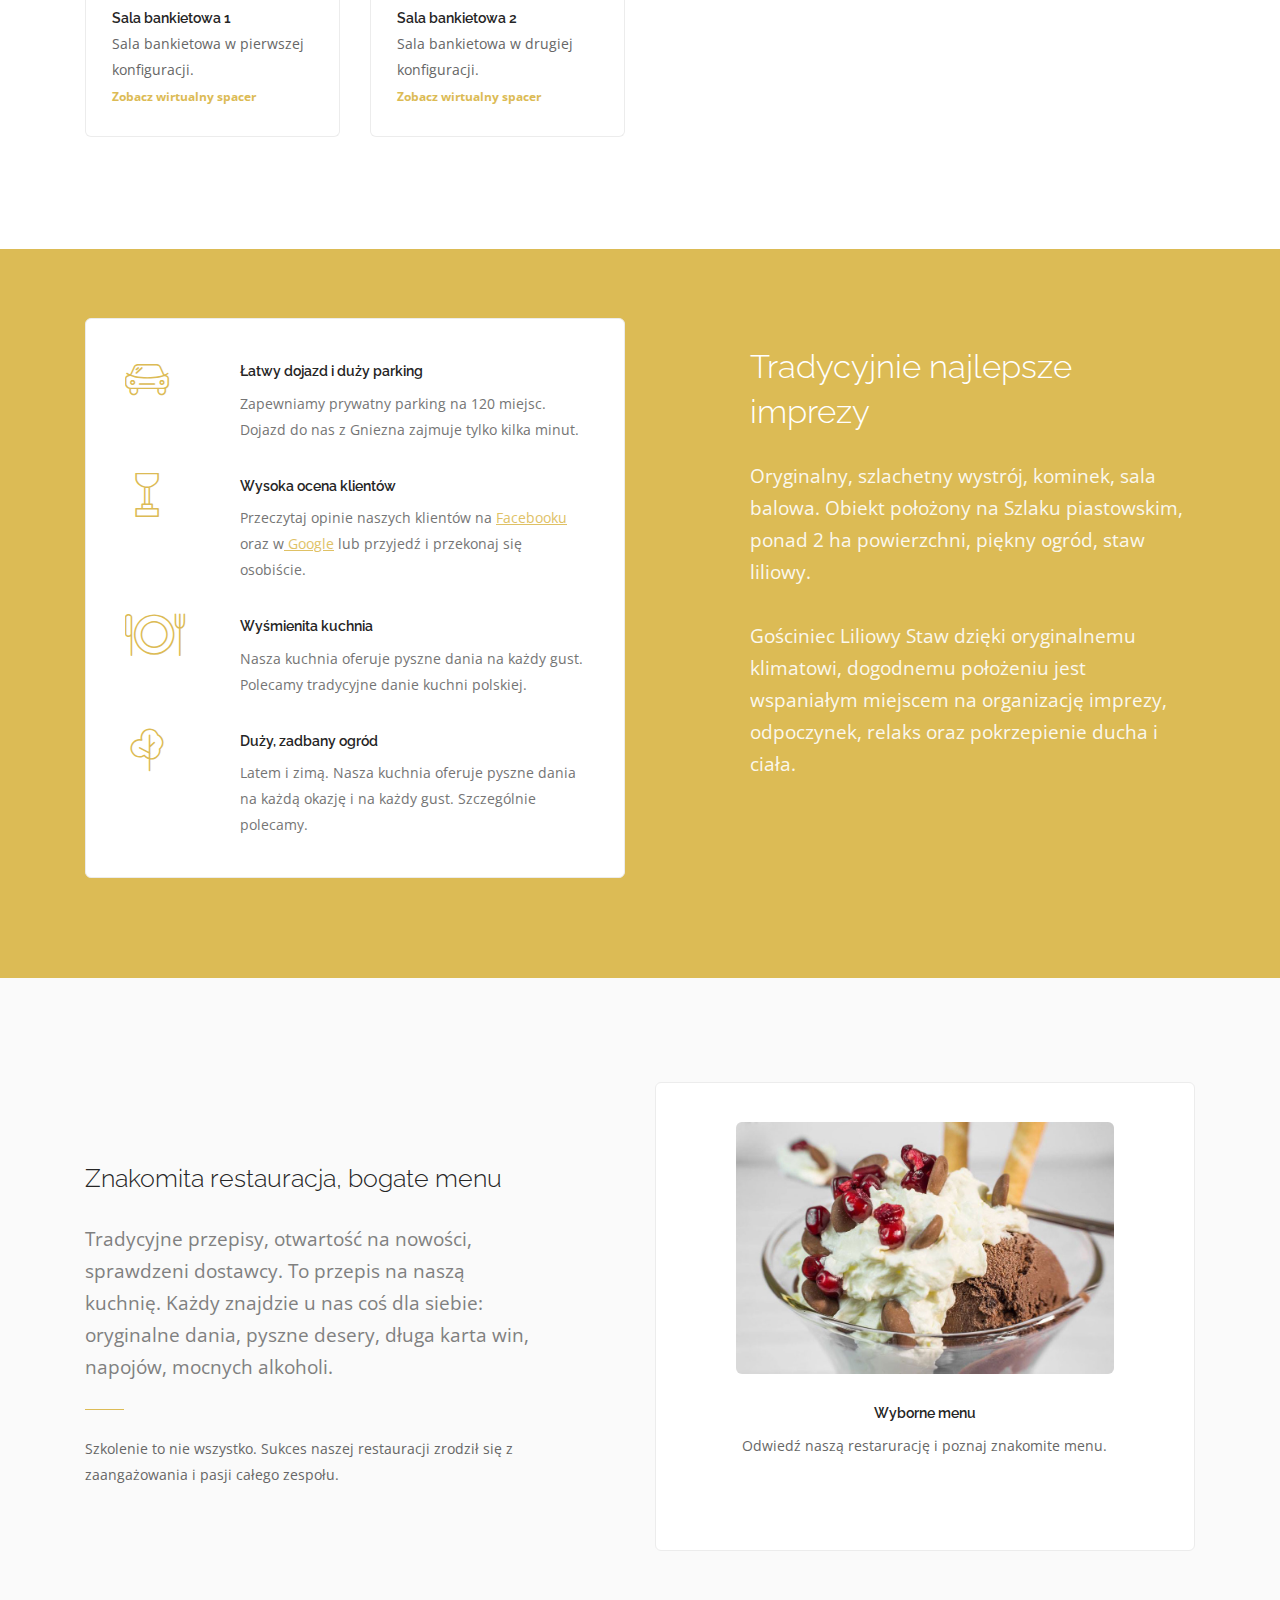
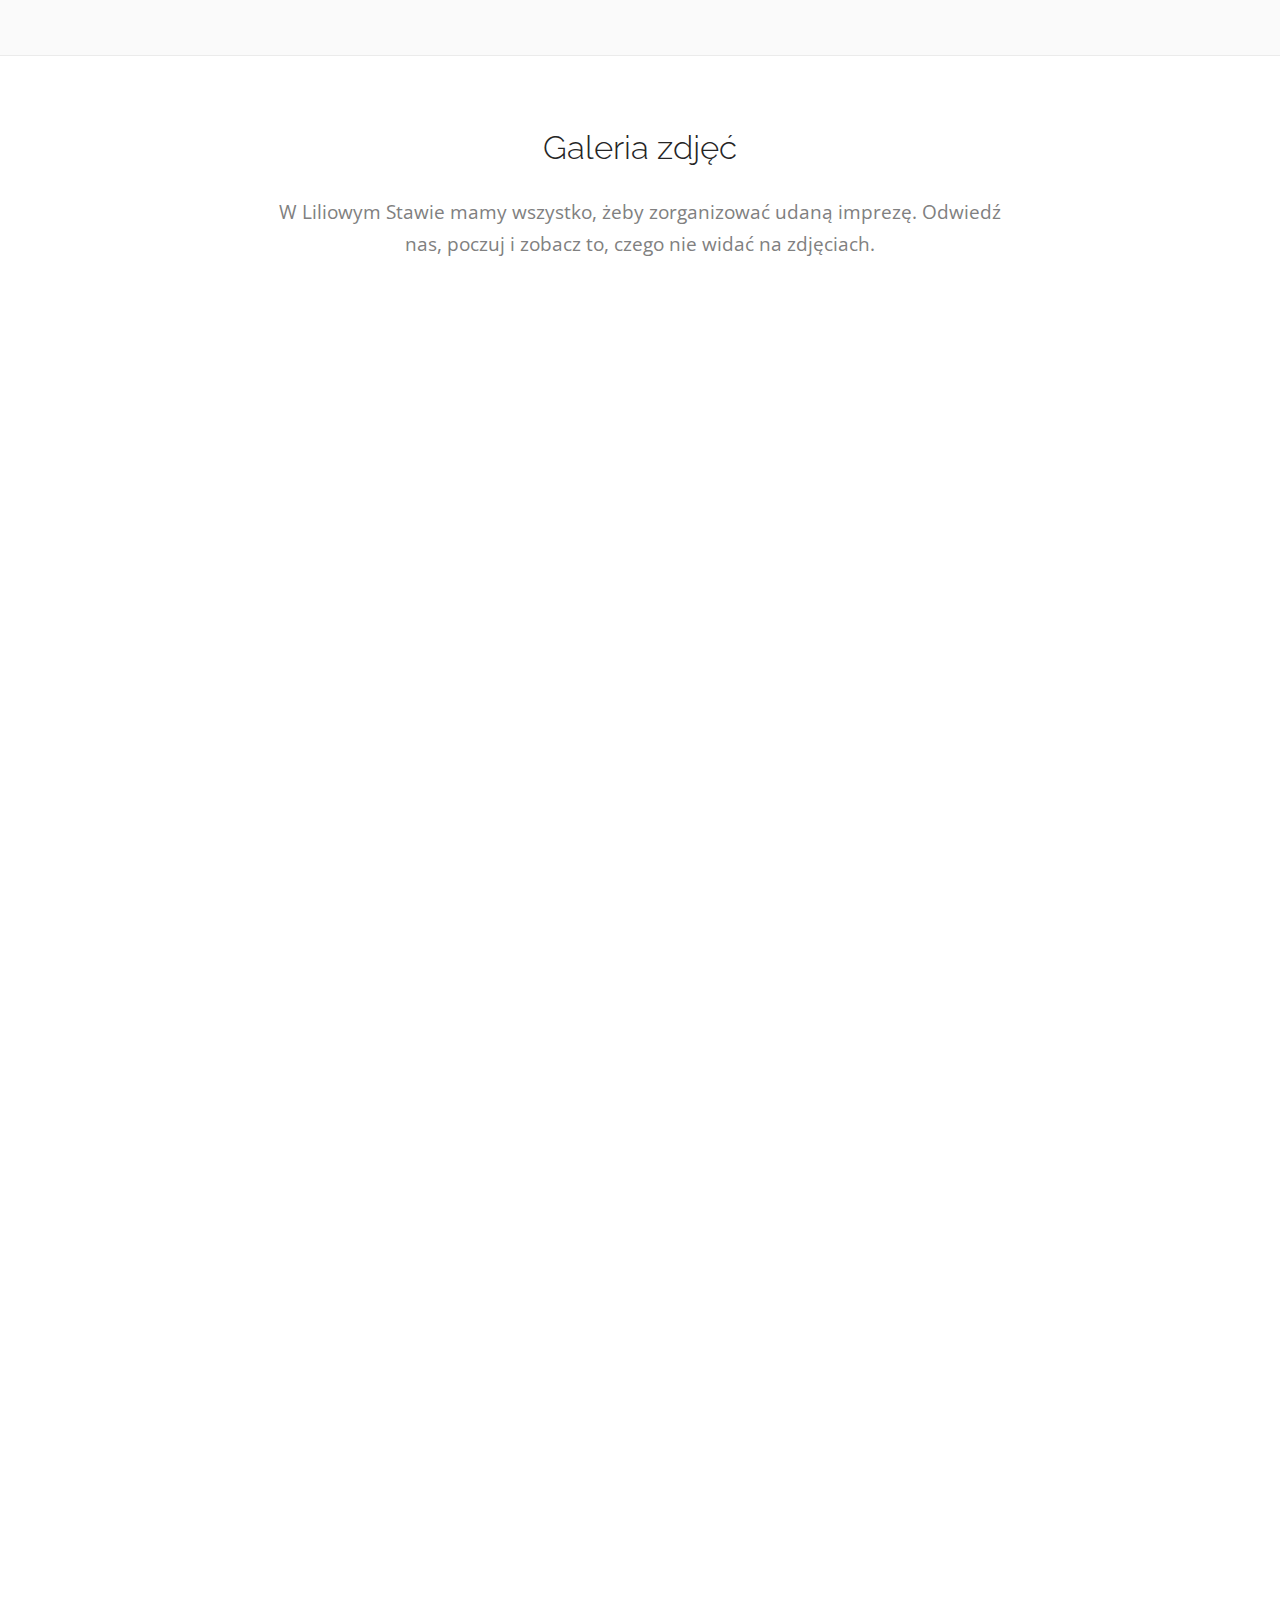
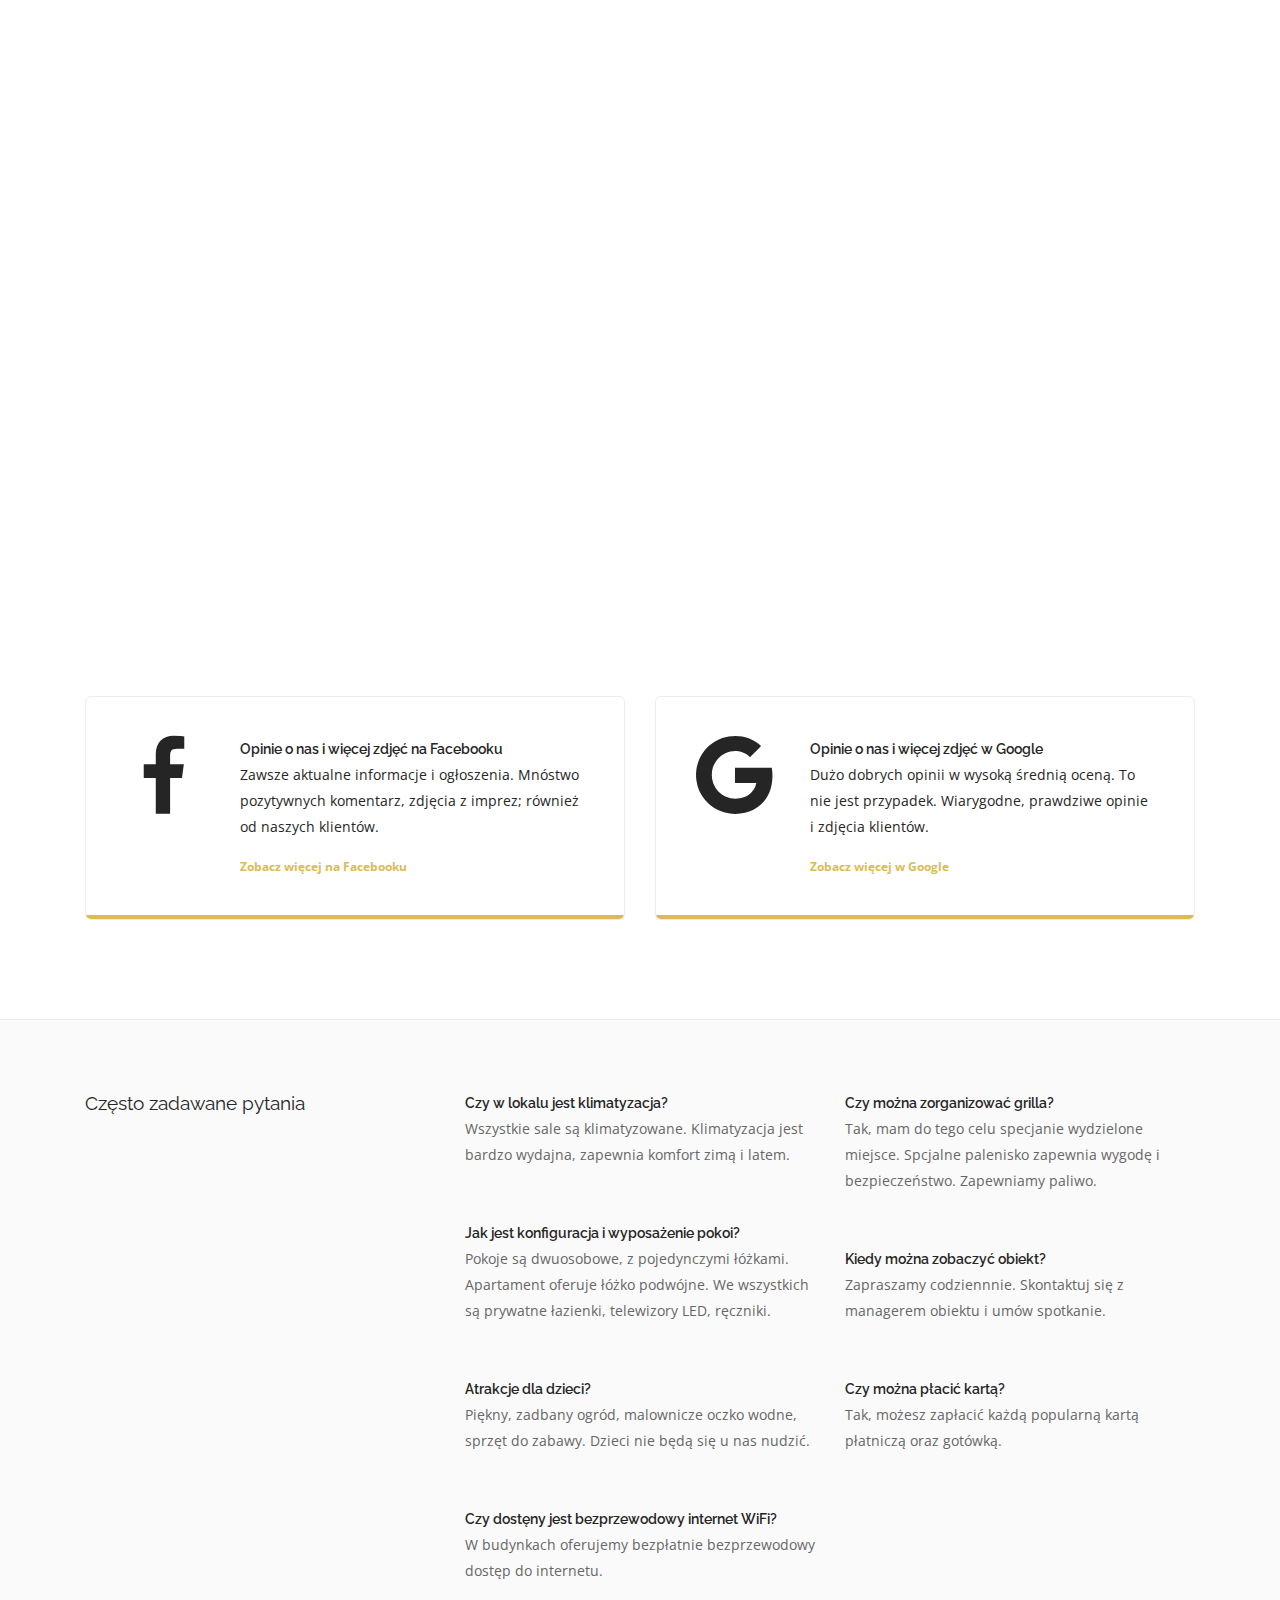
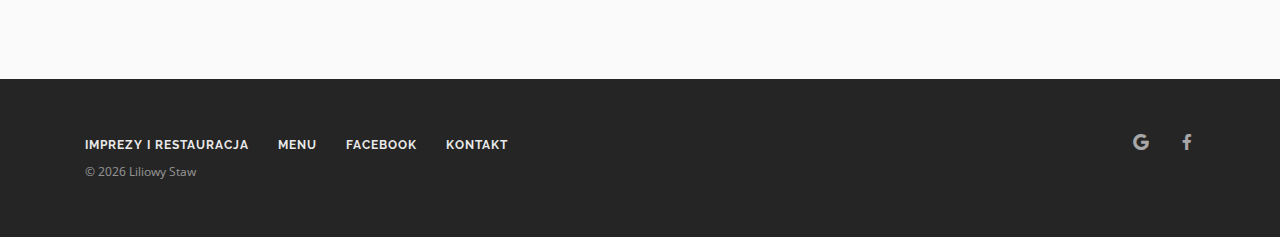
==== commit 7a73a49b: "update" ====
--- a/new/index.html
+++ b/new/index.html
@@ -185,7 +185,7 @@
                         </div>
                     </div>
                     <div class="col-md-3">
-                        <div class="feature feature-1"> <img alt="Image" src="img/06-vr.jpg">
+                        <div class="feature feature-1"> <img alt="Image" src="img/08-vr.jpg">
                             <div class="feature__body boxed boxed--border">
                                 <h5>Sala biznesowa 1</h5>
                                 <p> Sala bankietowa w drugiej konfiguracji. </p> <a href="https://youtu.be/cJKKQ9L3zSQ"
@@ -196,7 +196,7 @@
                         </div>
                     </div>
                     <div class="col-md-3">
-                        <div class="feature feature-1"> <img alt="Image" src="img/06-vr.jpg">
+                        <div class="feature feature-1"> <img alt="Image" src="img/07-vr.jpg">
                             <div class="feature__body boxed boxed--border">
                                 <h5>Sala biznesowa 2</h5>
                                 <p> Sala bankietowa w drugiej konfiguracji. </p> <a href="https://youtu.be/JqC4xFGbSAA"
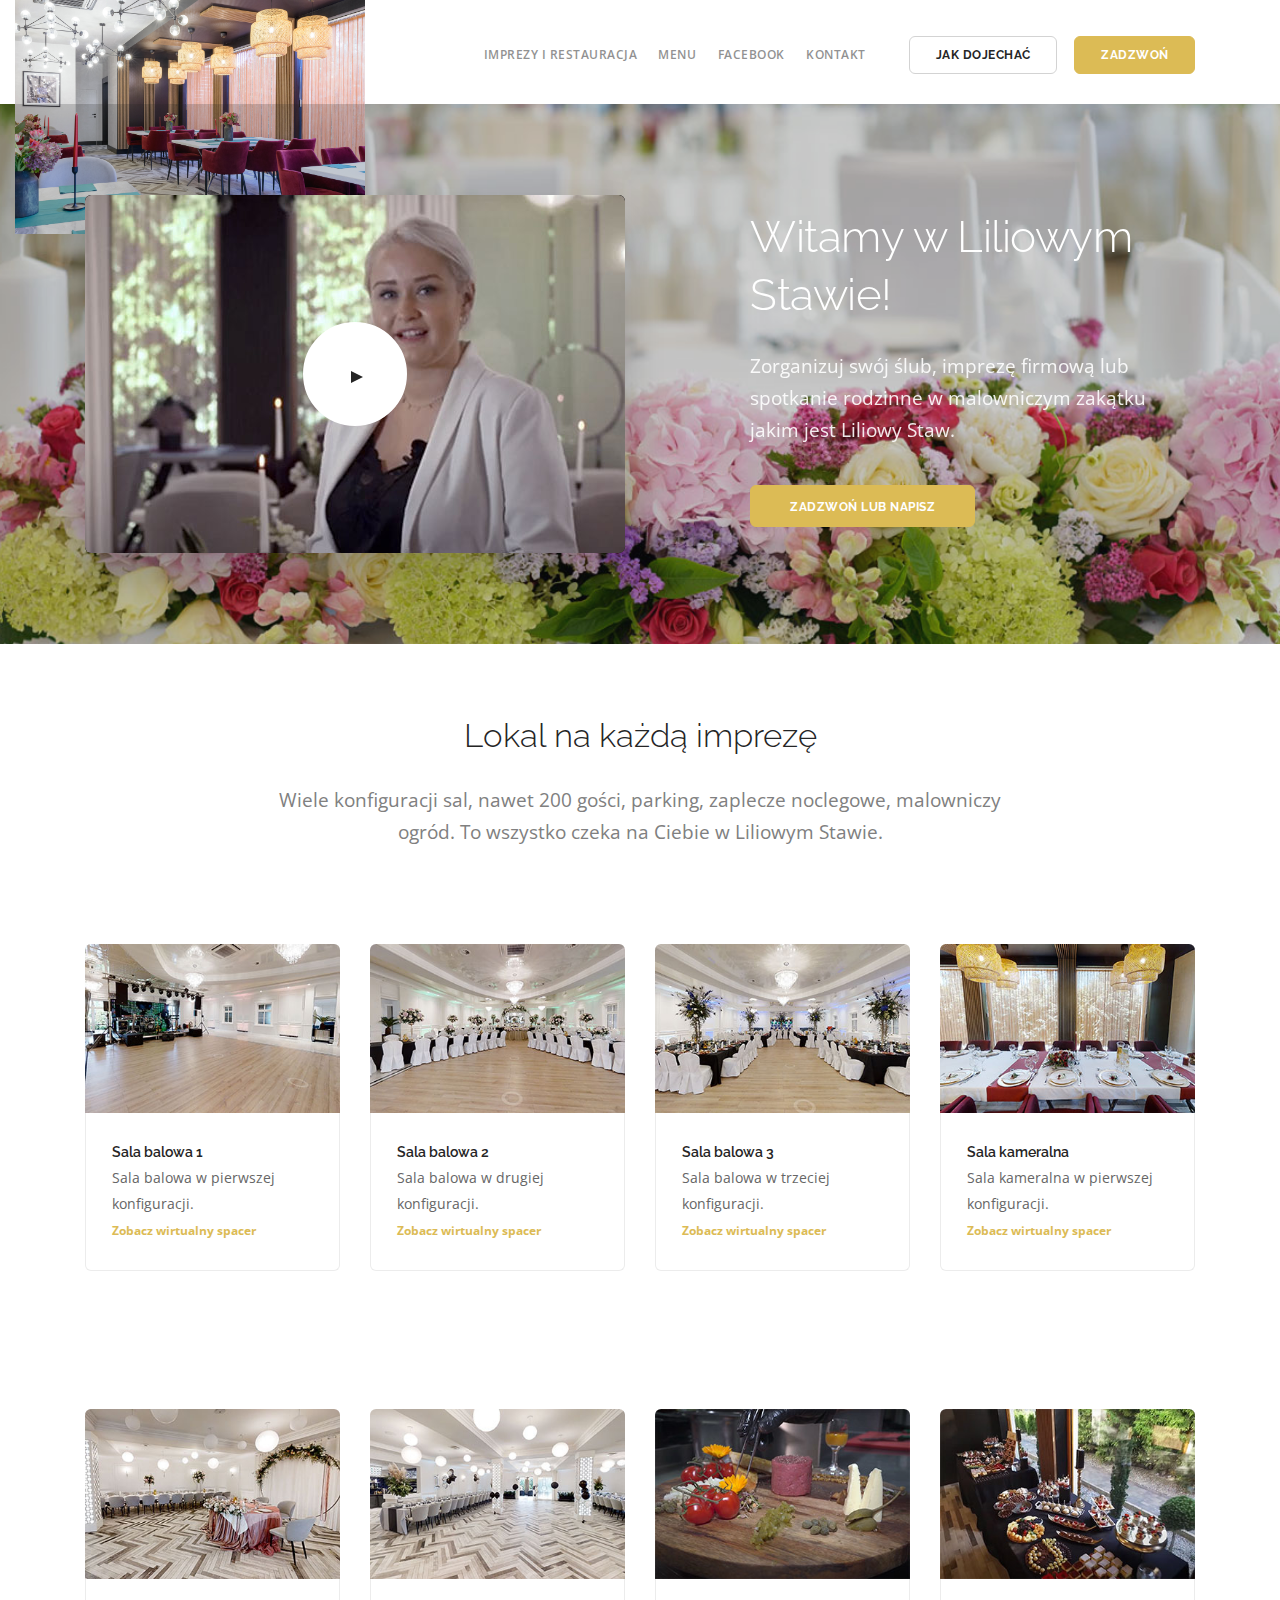
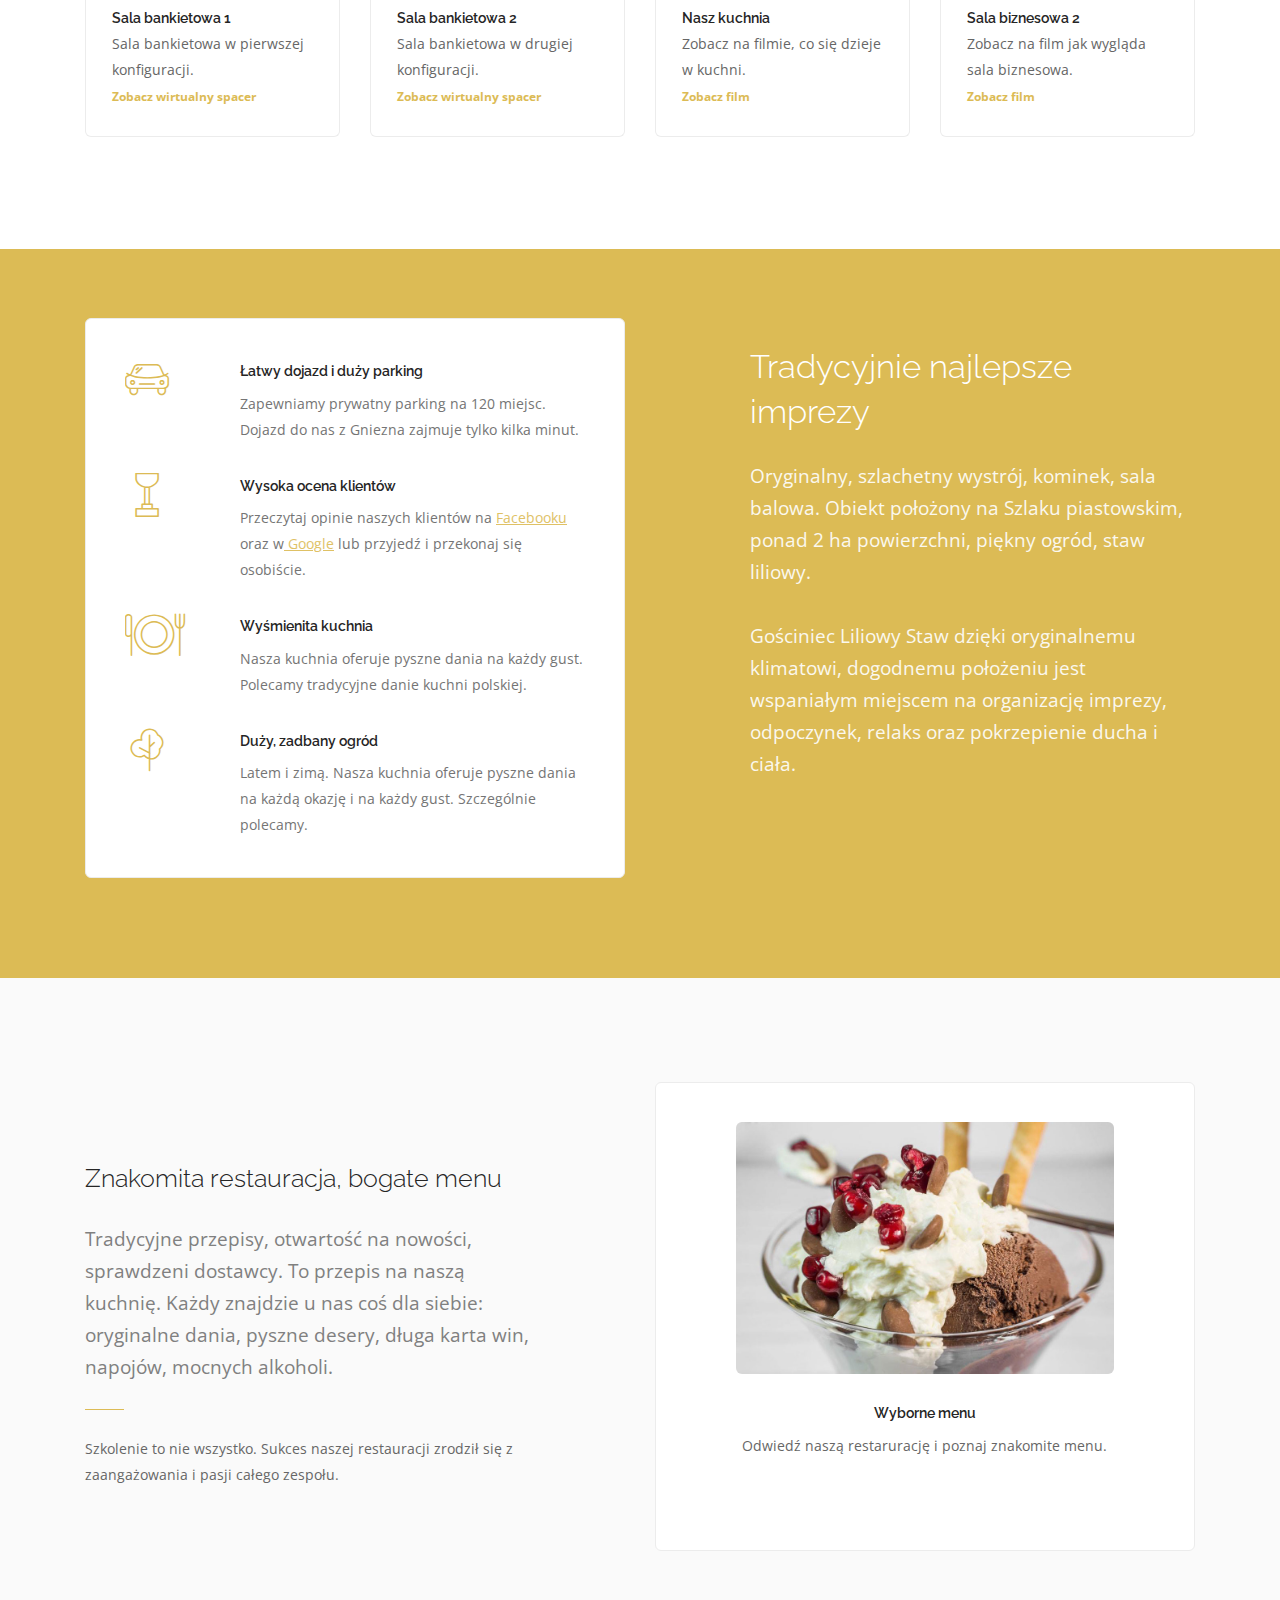
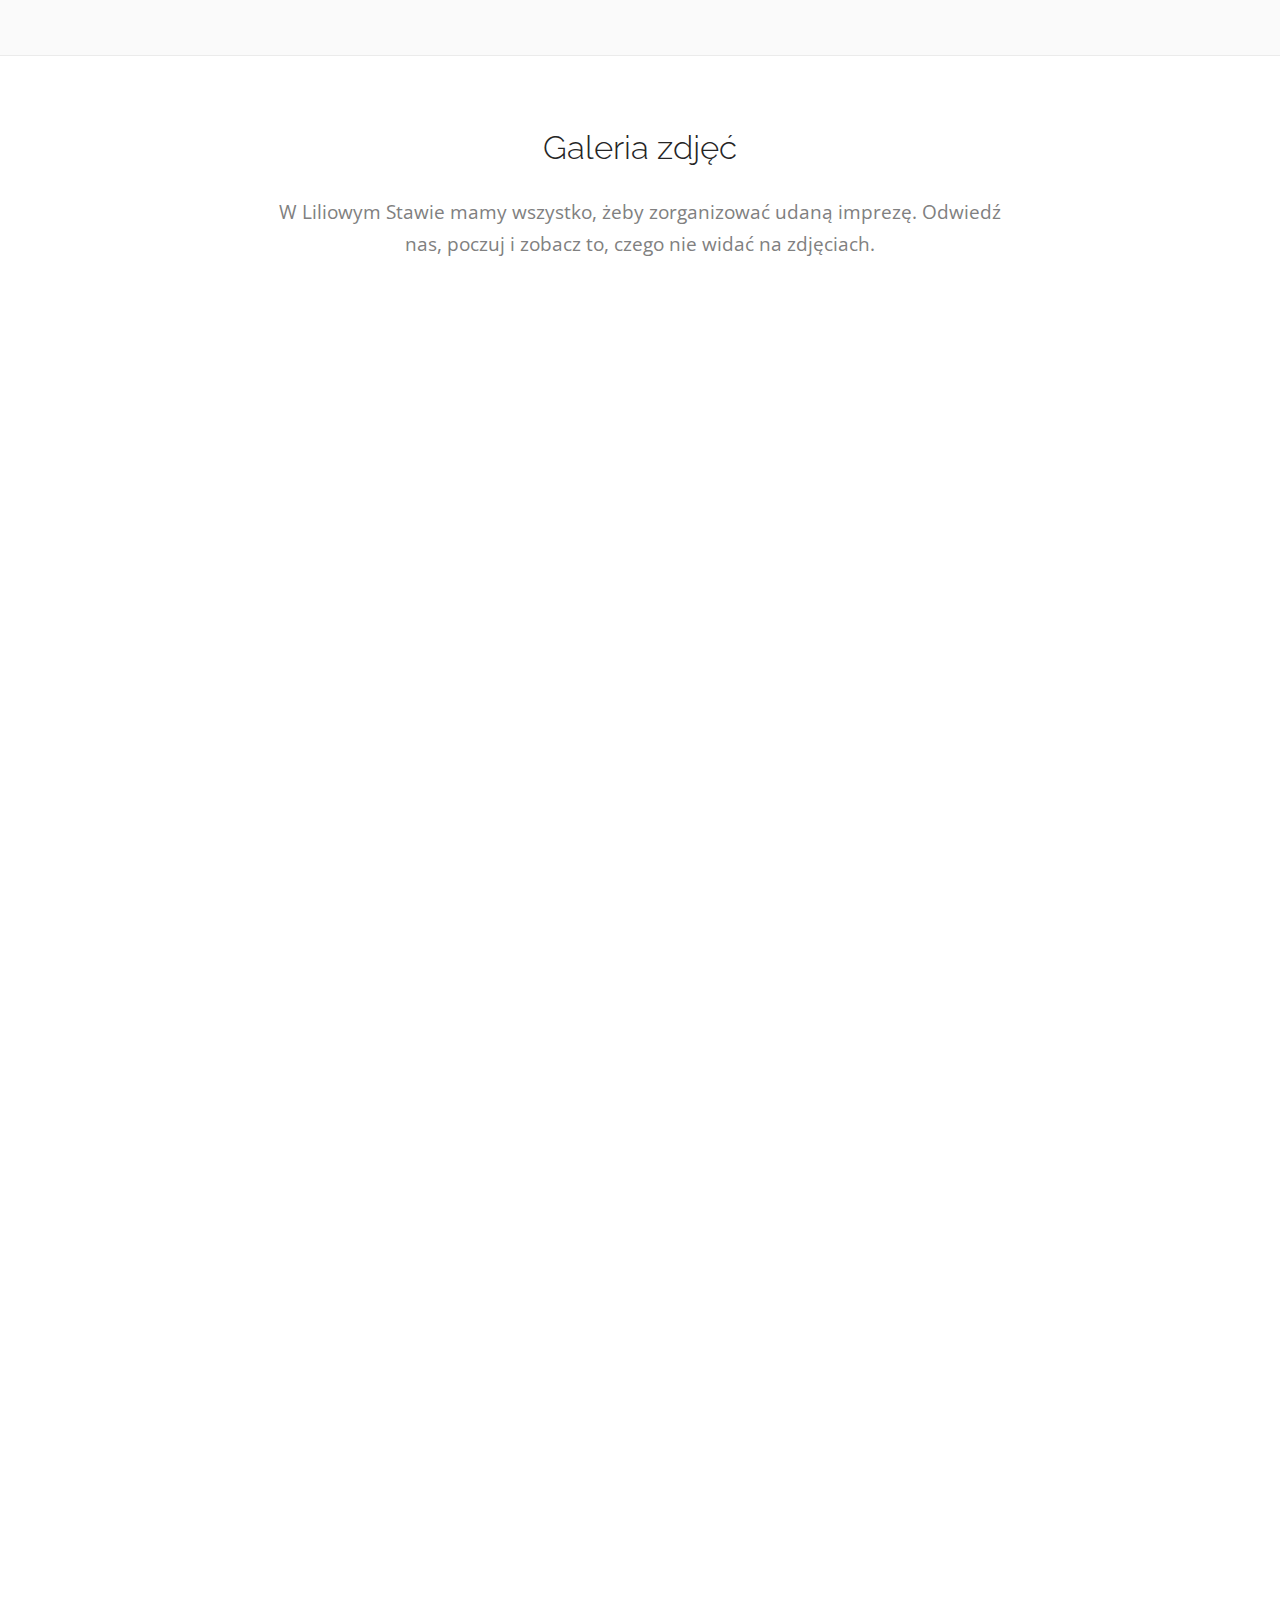
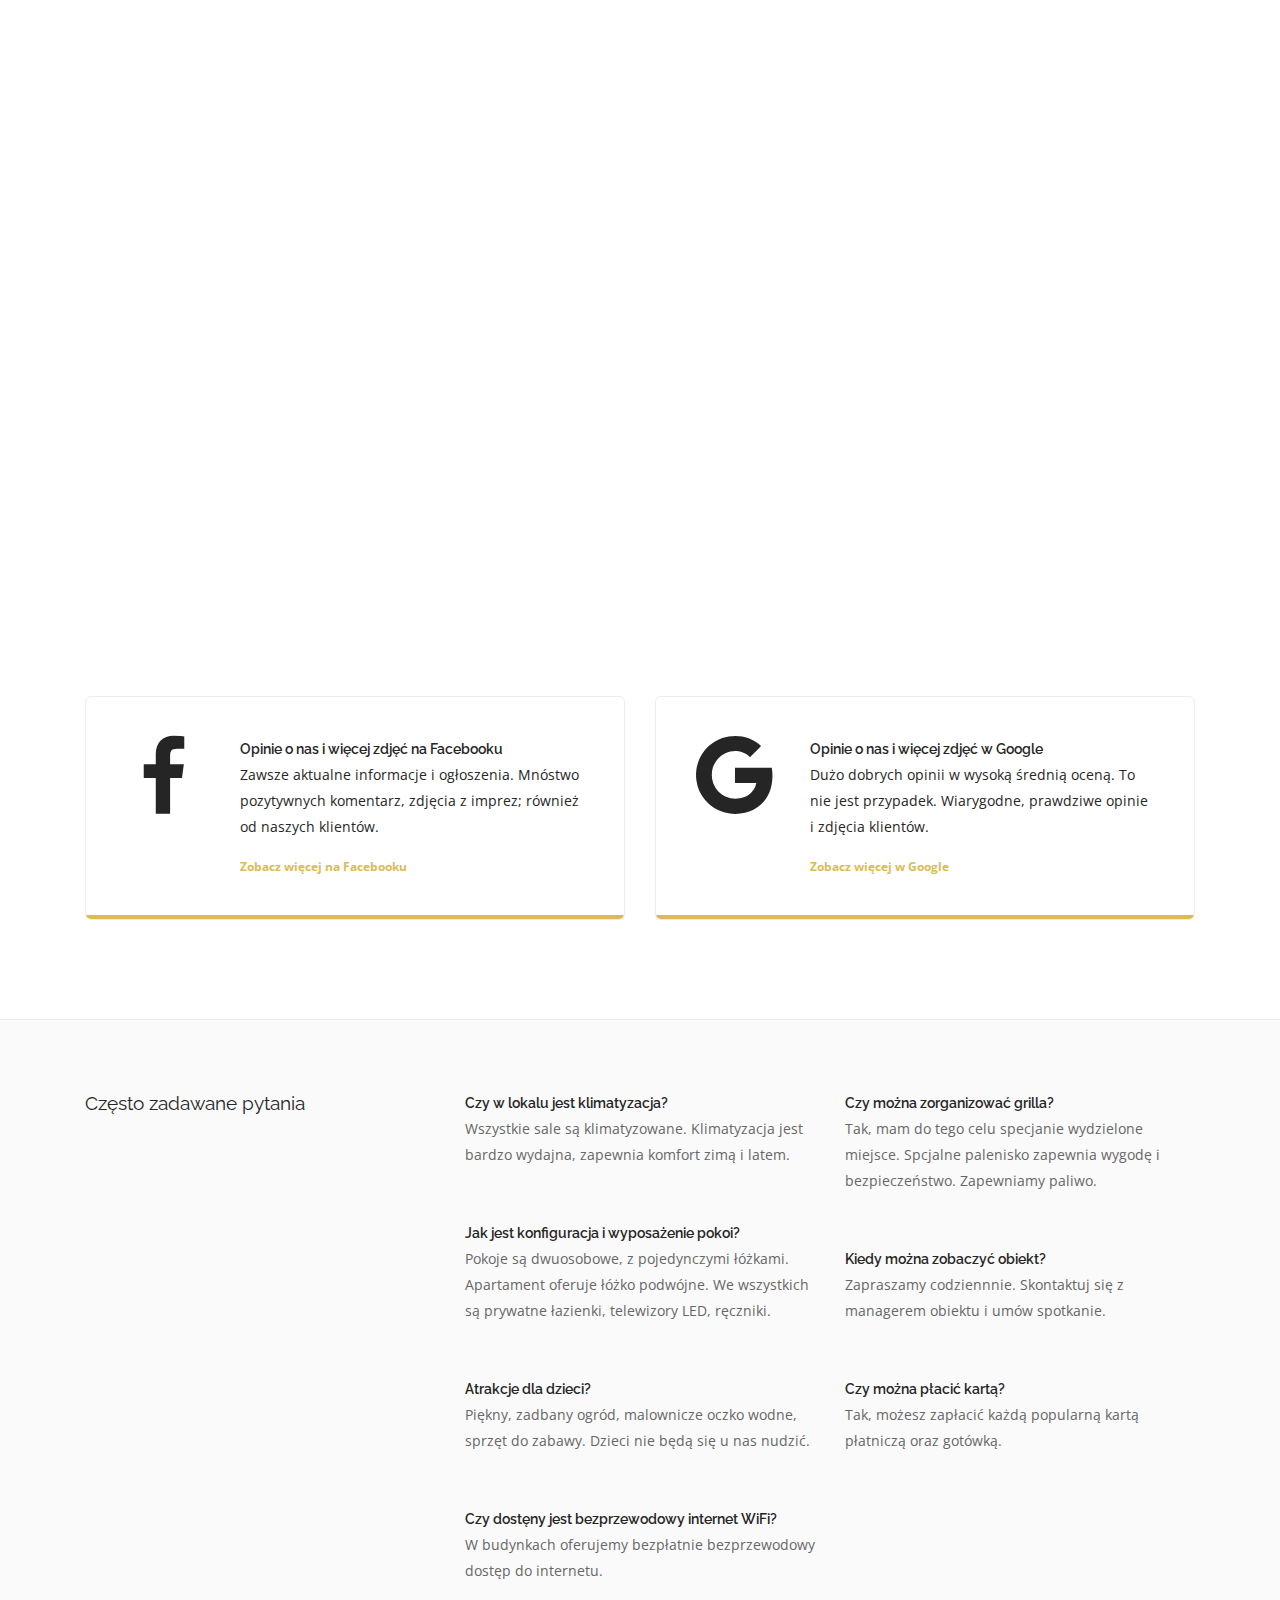
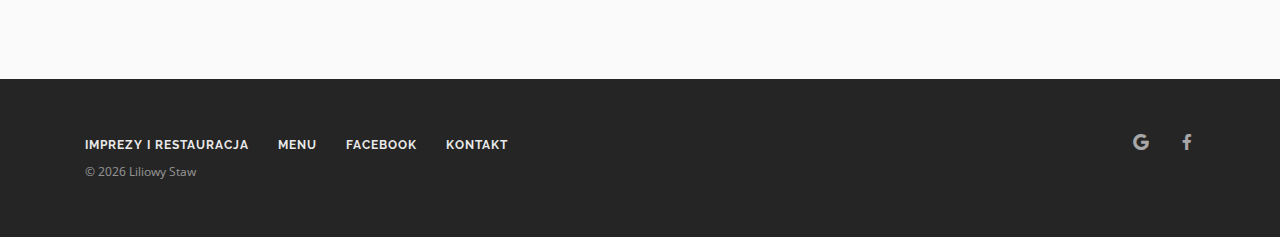
==== commit 033414f8: "Update index.html" ====
--- a/new/index.html
+++ b/new/index.html
@@ -185,22 +185,22 @@
                         </div>
                     </div>
                     <div class="col-md-3">
-                        <div class="feature feature-1"> <img alt="Image" src="img/08-vr.jpg">
-                            <div class="feature__body boxed boxed--border">
-                                <h5>Sala biznesowa 1</h5>
-                                <p> Sala bankietowa w drugiej konfiguracji. </p> <a href="https://youtu.be/cJKKQ9L3zSQ"
-                                    target="_blank">
+                        <div class="feature feature-1"> <img alt="Image" src="img/08-vi.jpg">
+                            <div class="feature__body boxed boxed--border">
+                                <h5>Nasz kuchnia</h5>
+                                <p> Zobacz na filmie, co się dzieje w kuchni. </p> <a
+                                    href="https://youtu.be/cJKKQ9L3zSQ" target="_blank">
                                     Zobacz film
                                 </a>
                             </div>
                         </div>
                     </div>
                     <div class="col-md-3">
-                        <div class="feature feature-1"> <img alt="Image" src="img/07-vr.jpg">
+                        <div class="feature feature-1"> <img alt="Image" src="img/07-vi.jpg">
                             <div class="feature__body boxed boxed--border">
                                 <h5>Sala biznesowa 2</h5>
-                                <p> Sala bankietowa w drugiej konfiguracji. </p> <a href="https://youtu.be/JqC4xFGbSAA"
-                                    target="_blank">
+                                <p> Zobacz na film jak wygląda sala biznesowa. </p> <a
+                                    href="https://youtu.be/JqC4xFGbSAA" target="_blank">
                                     Zobacz film
                                 </a>
                             </div>
